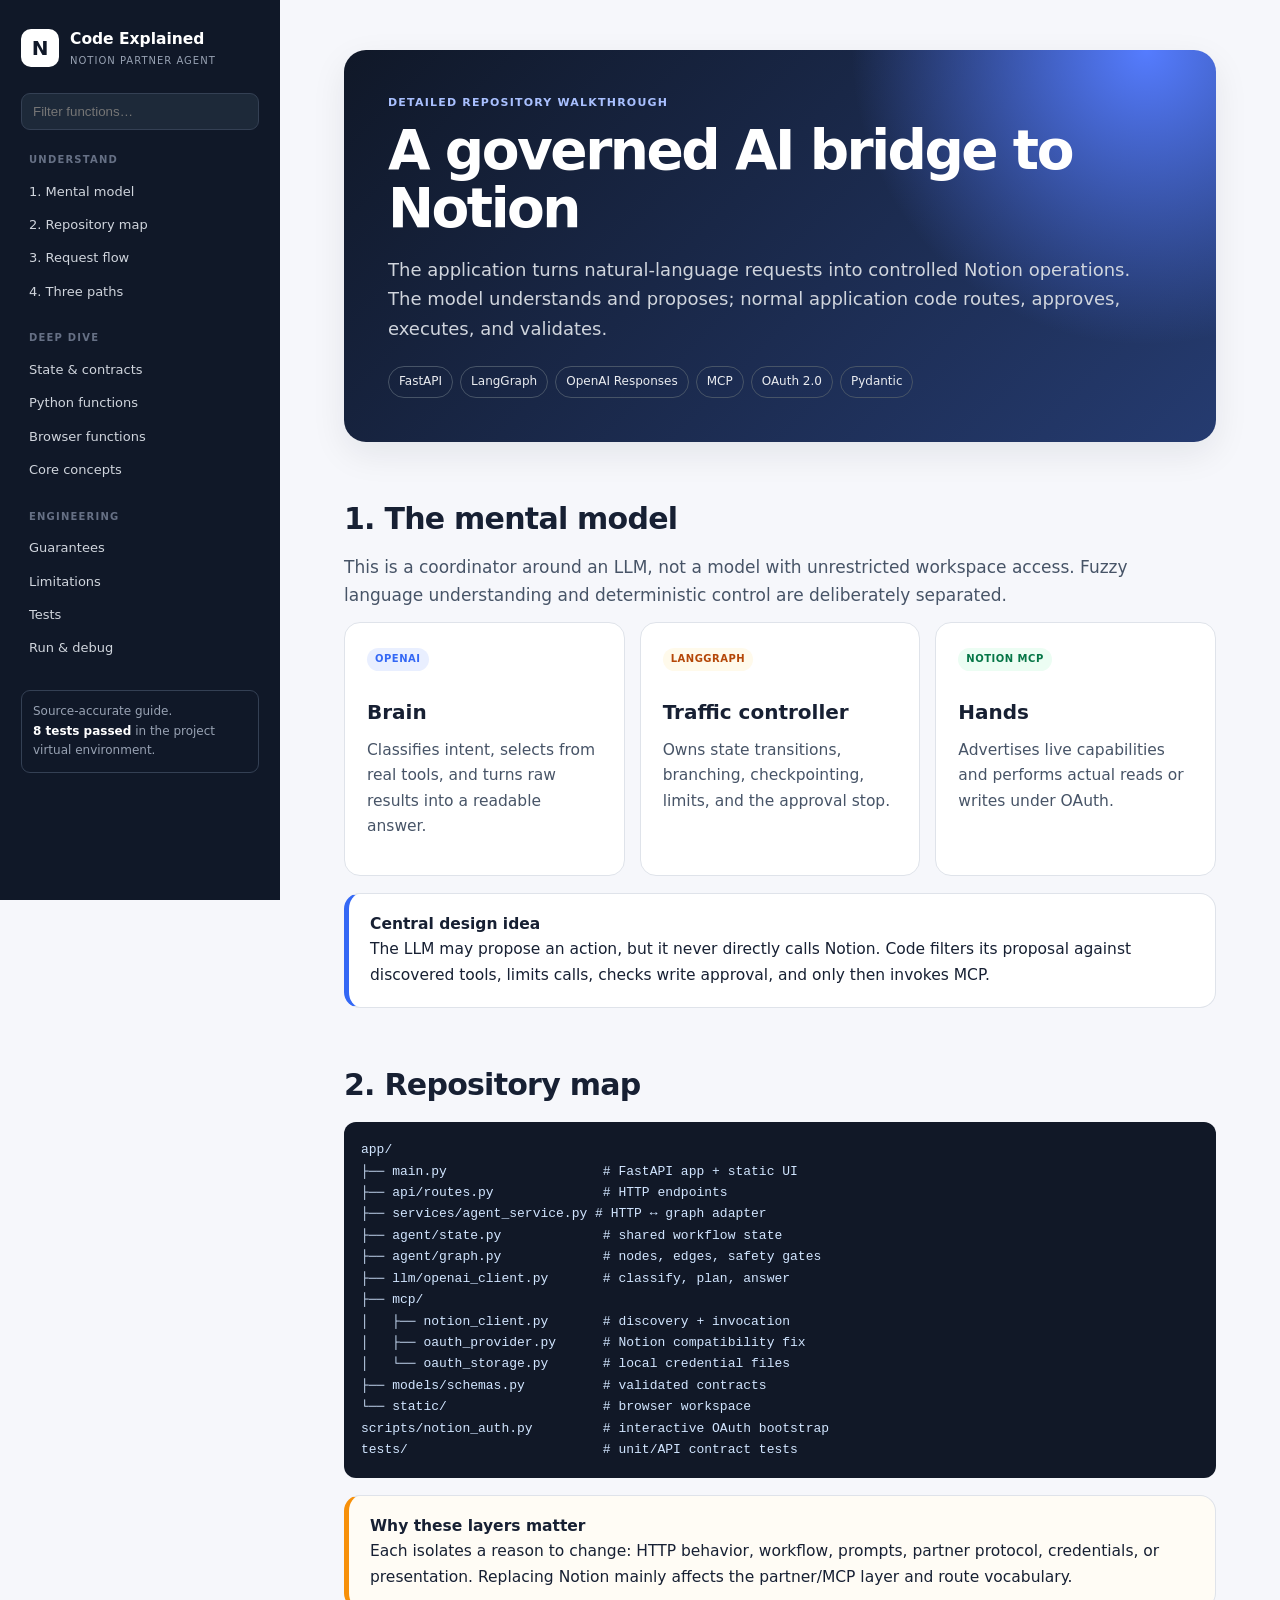
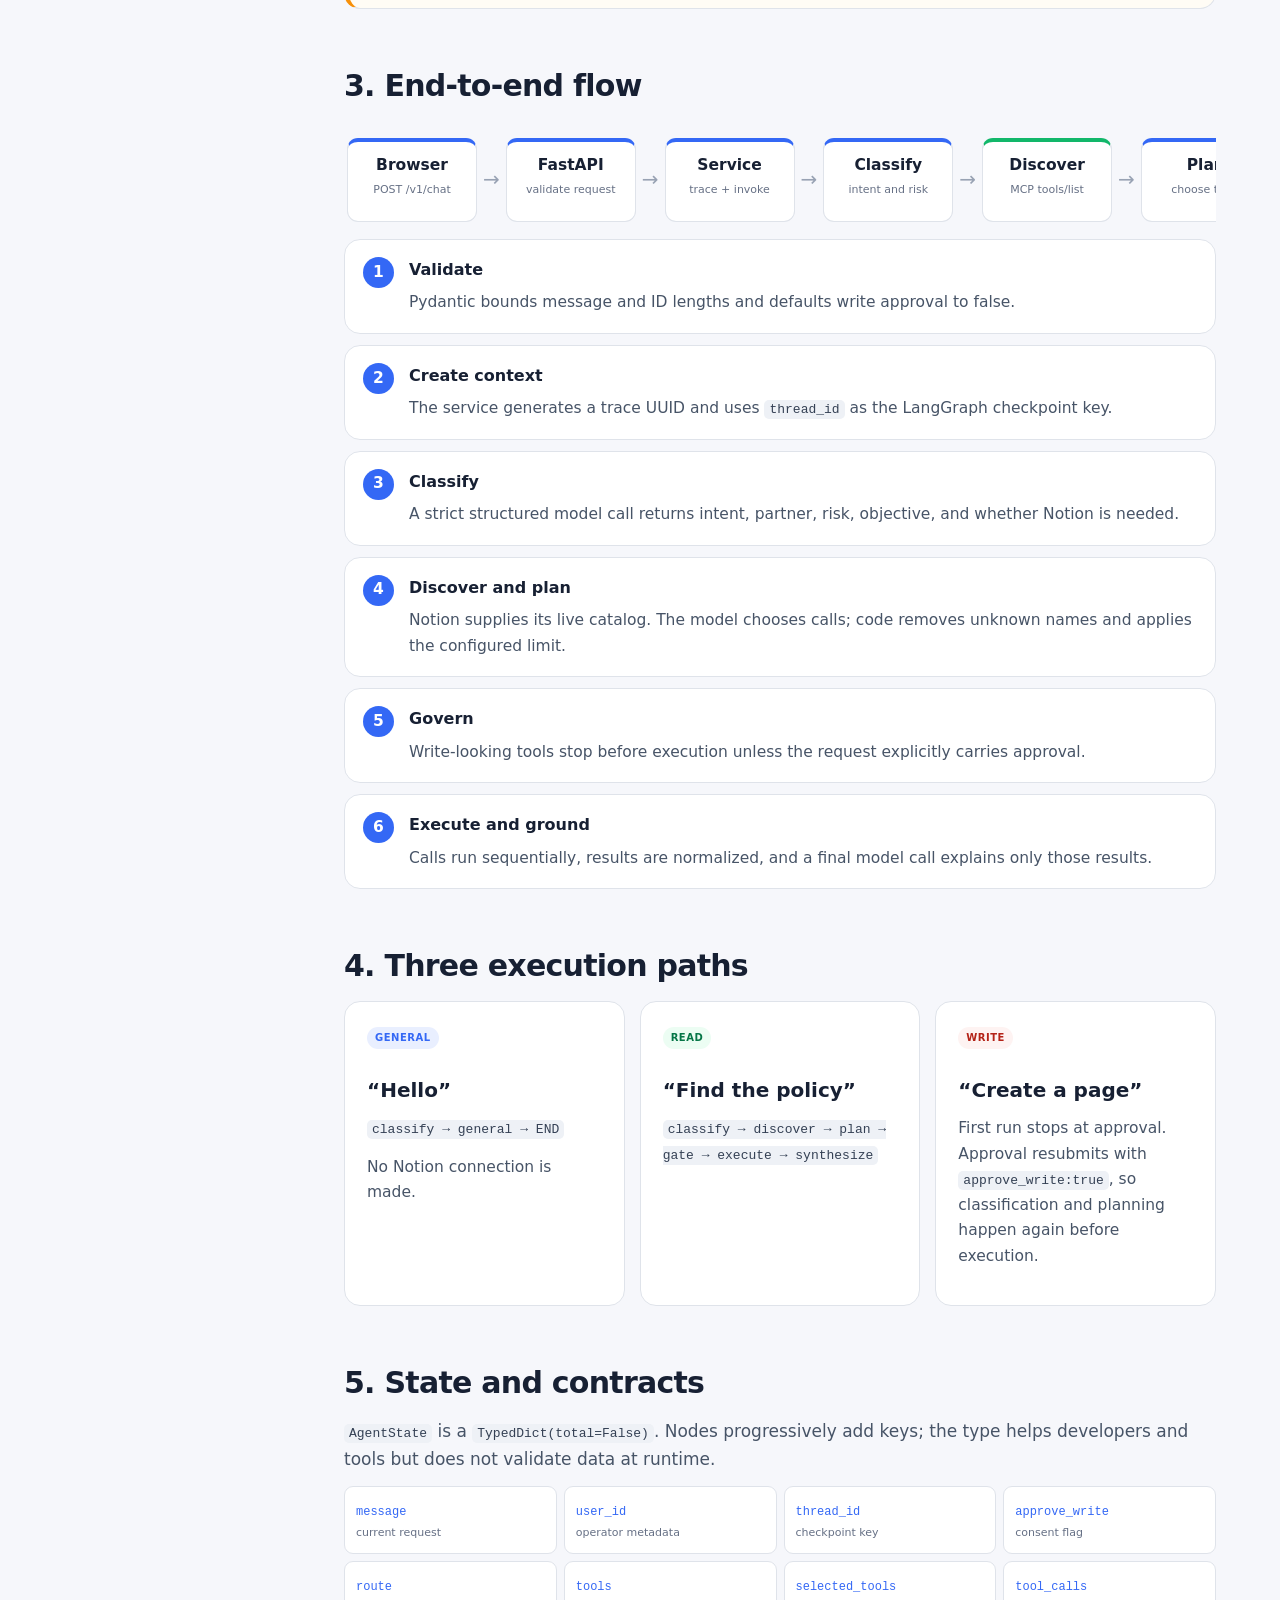
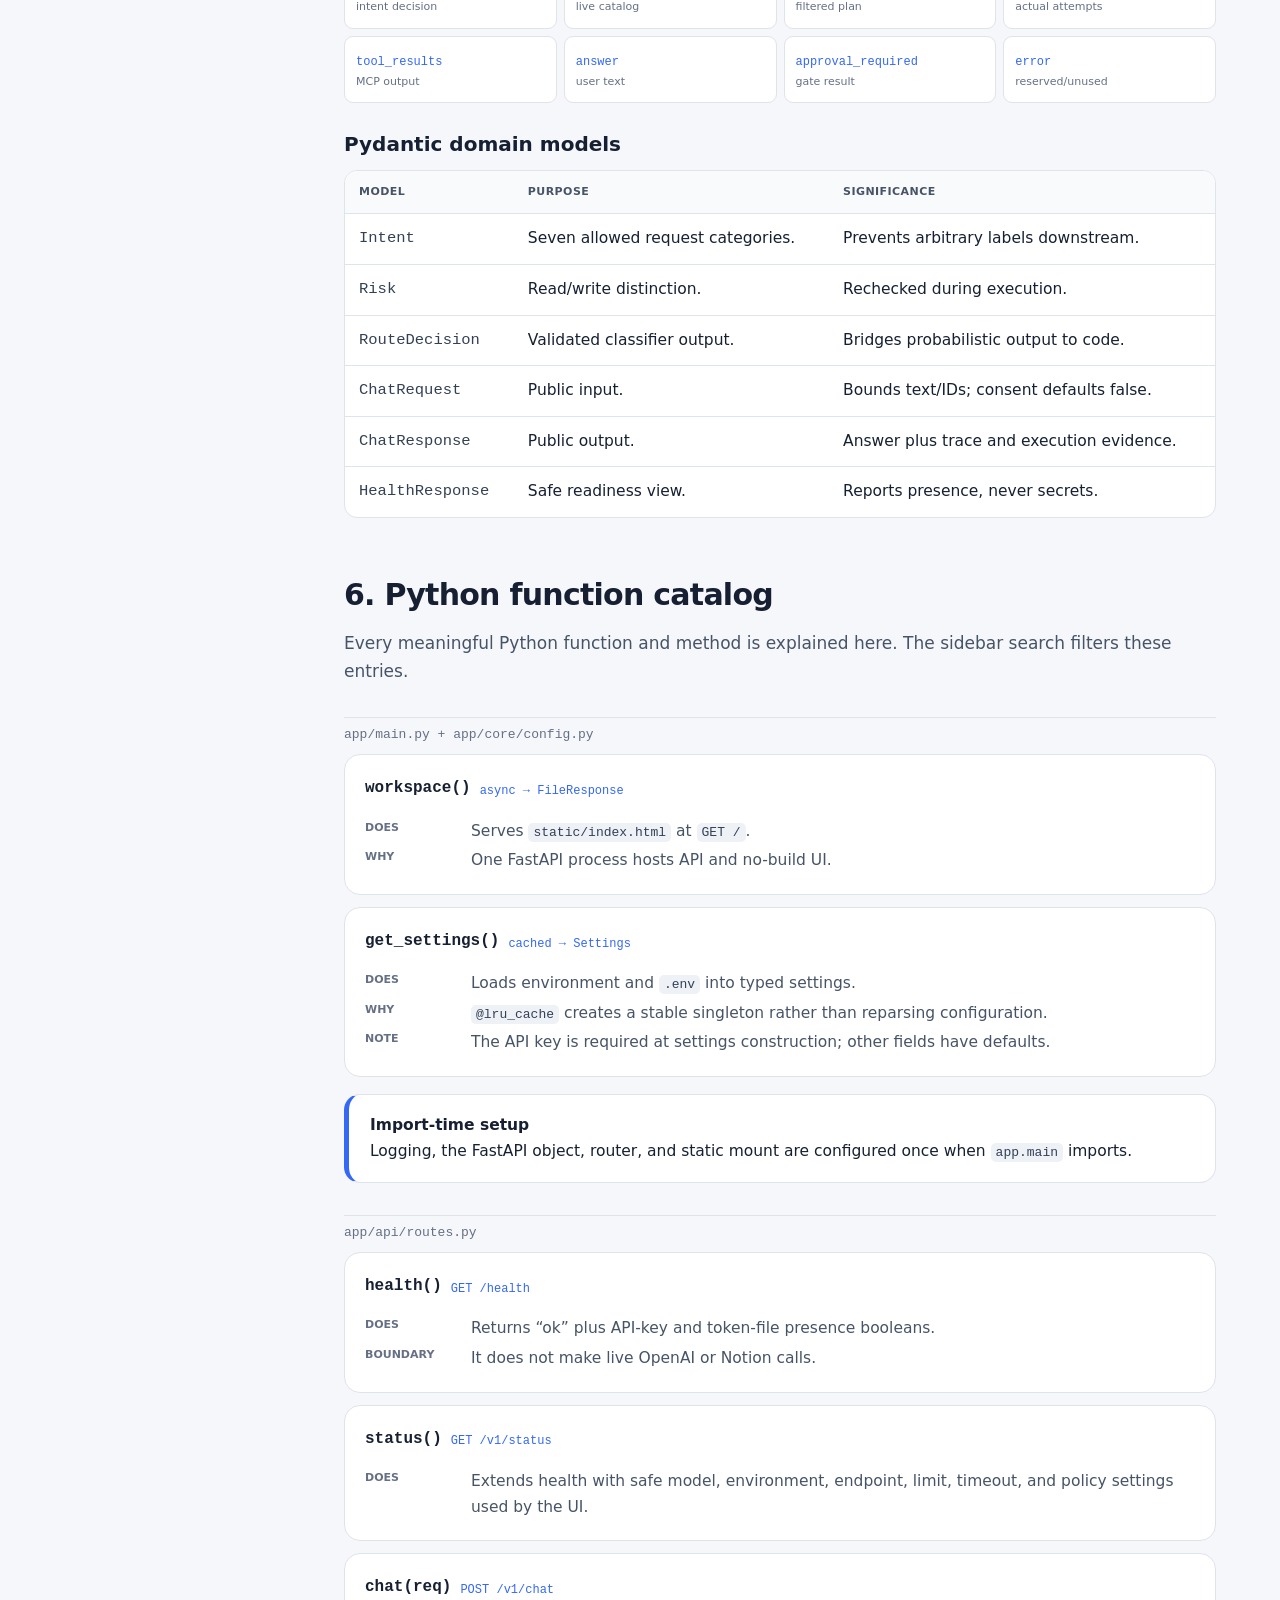
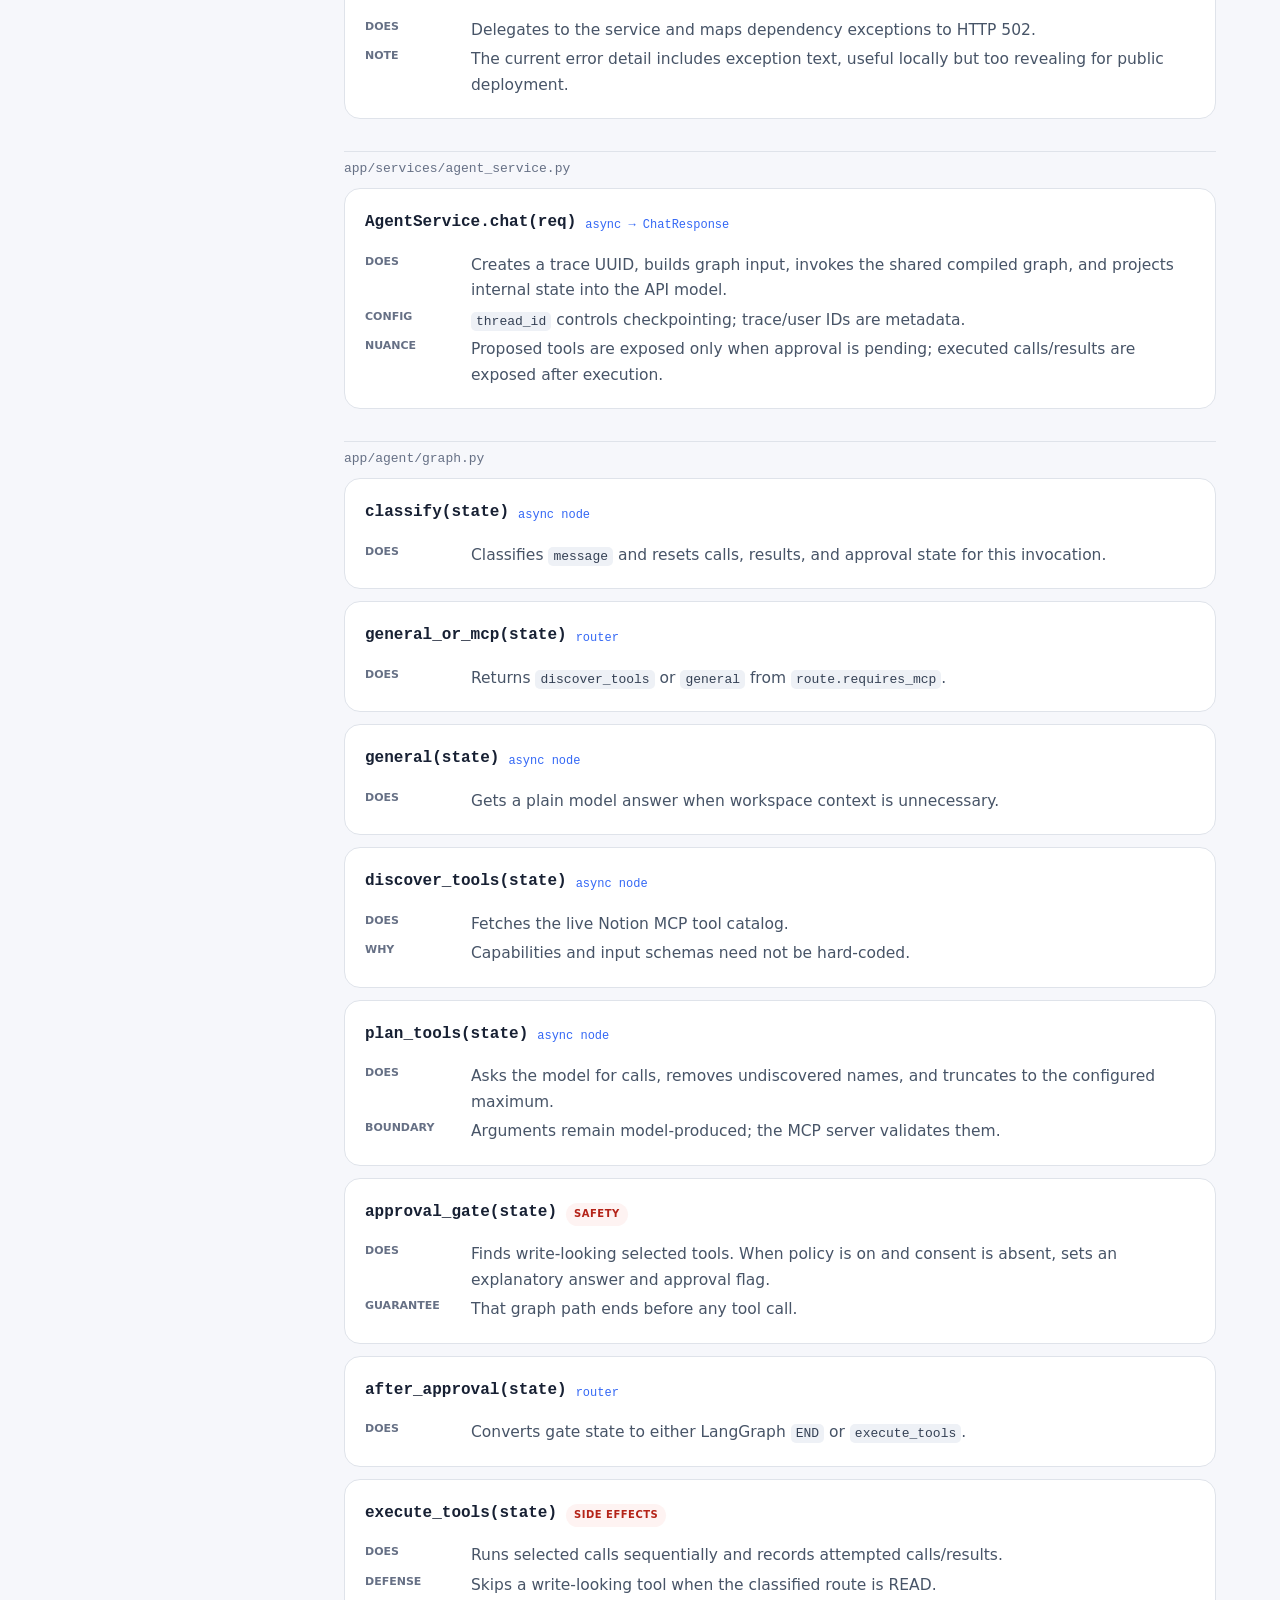
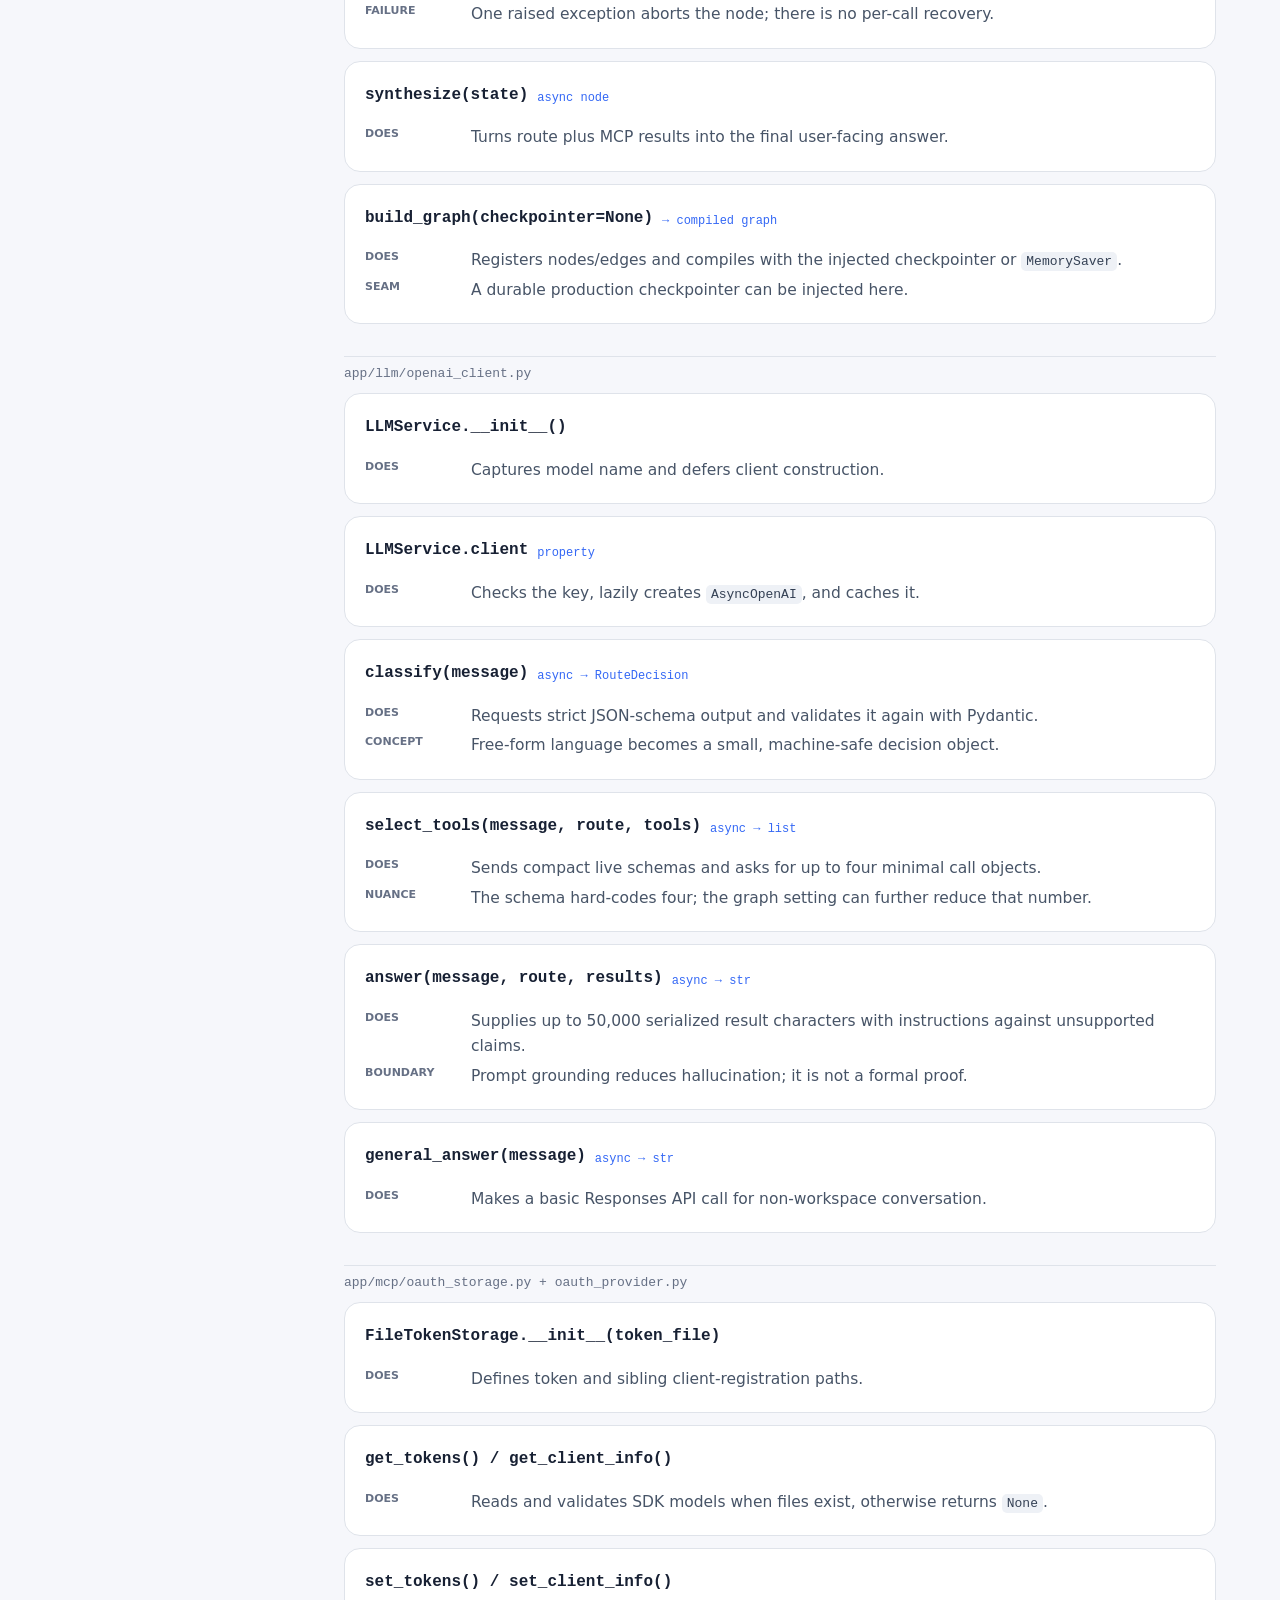
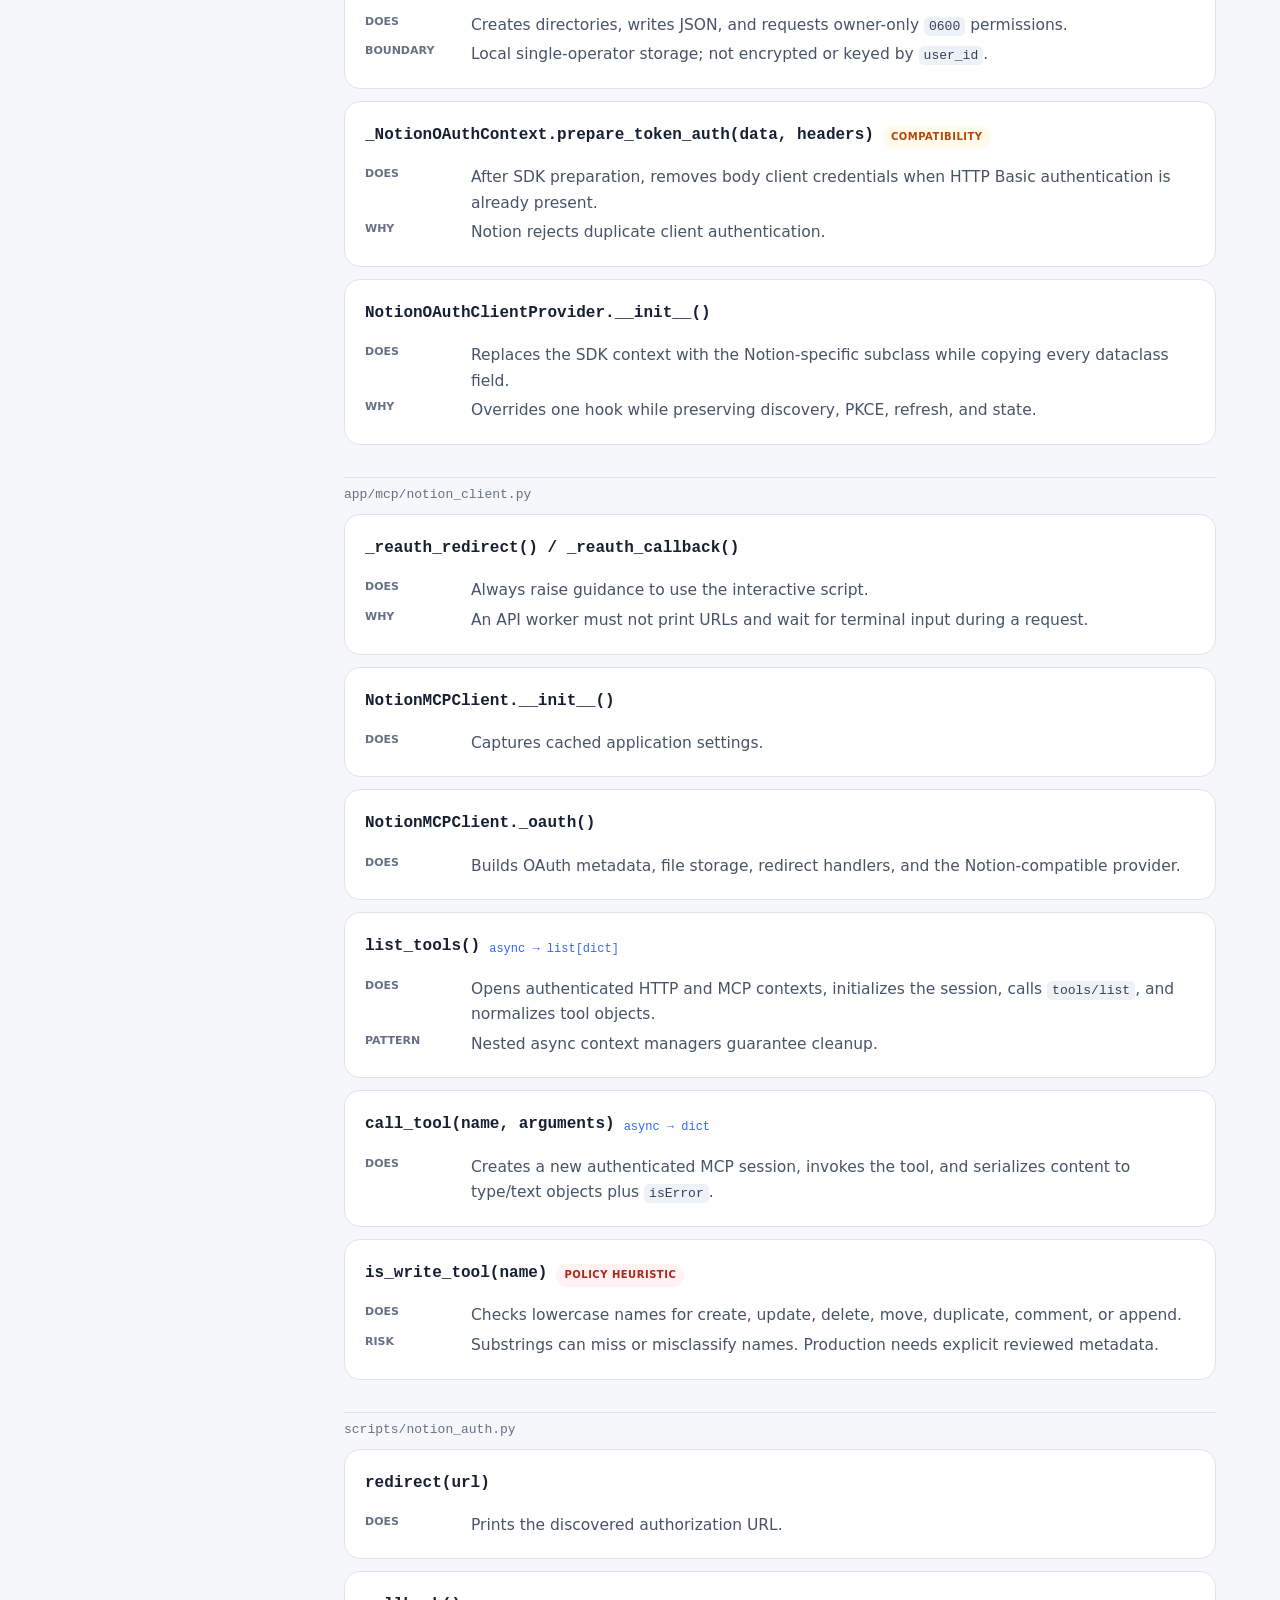
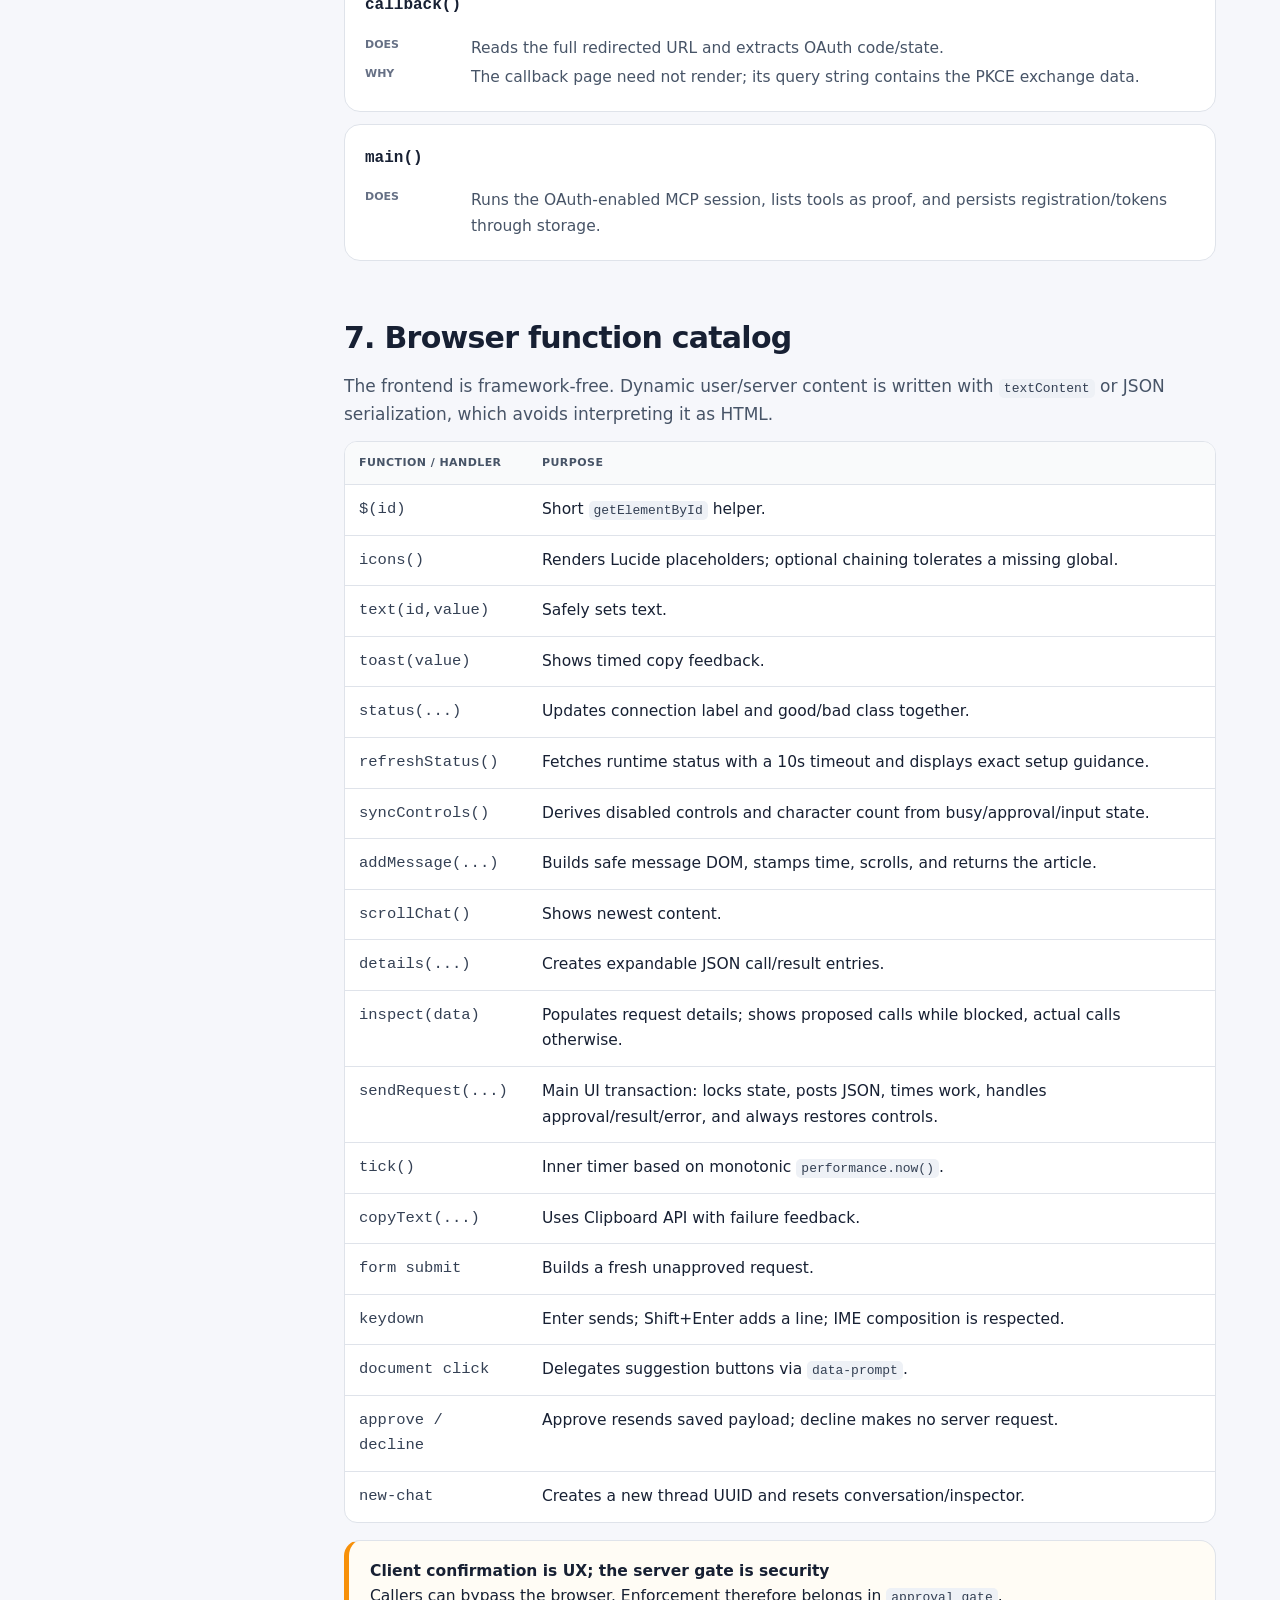
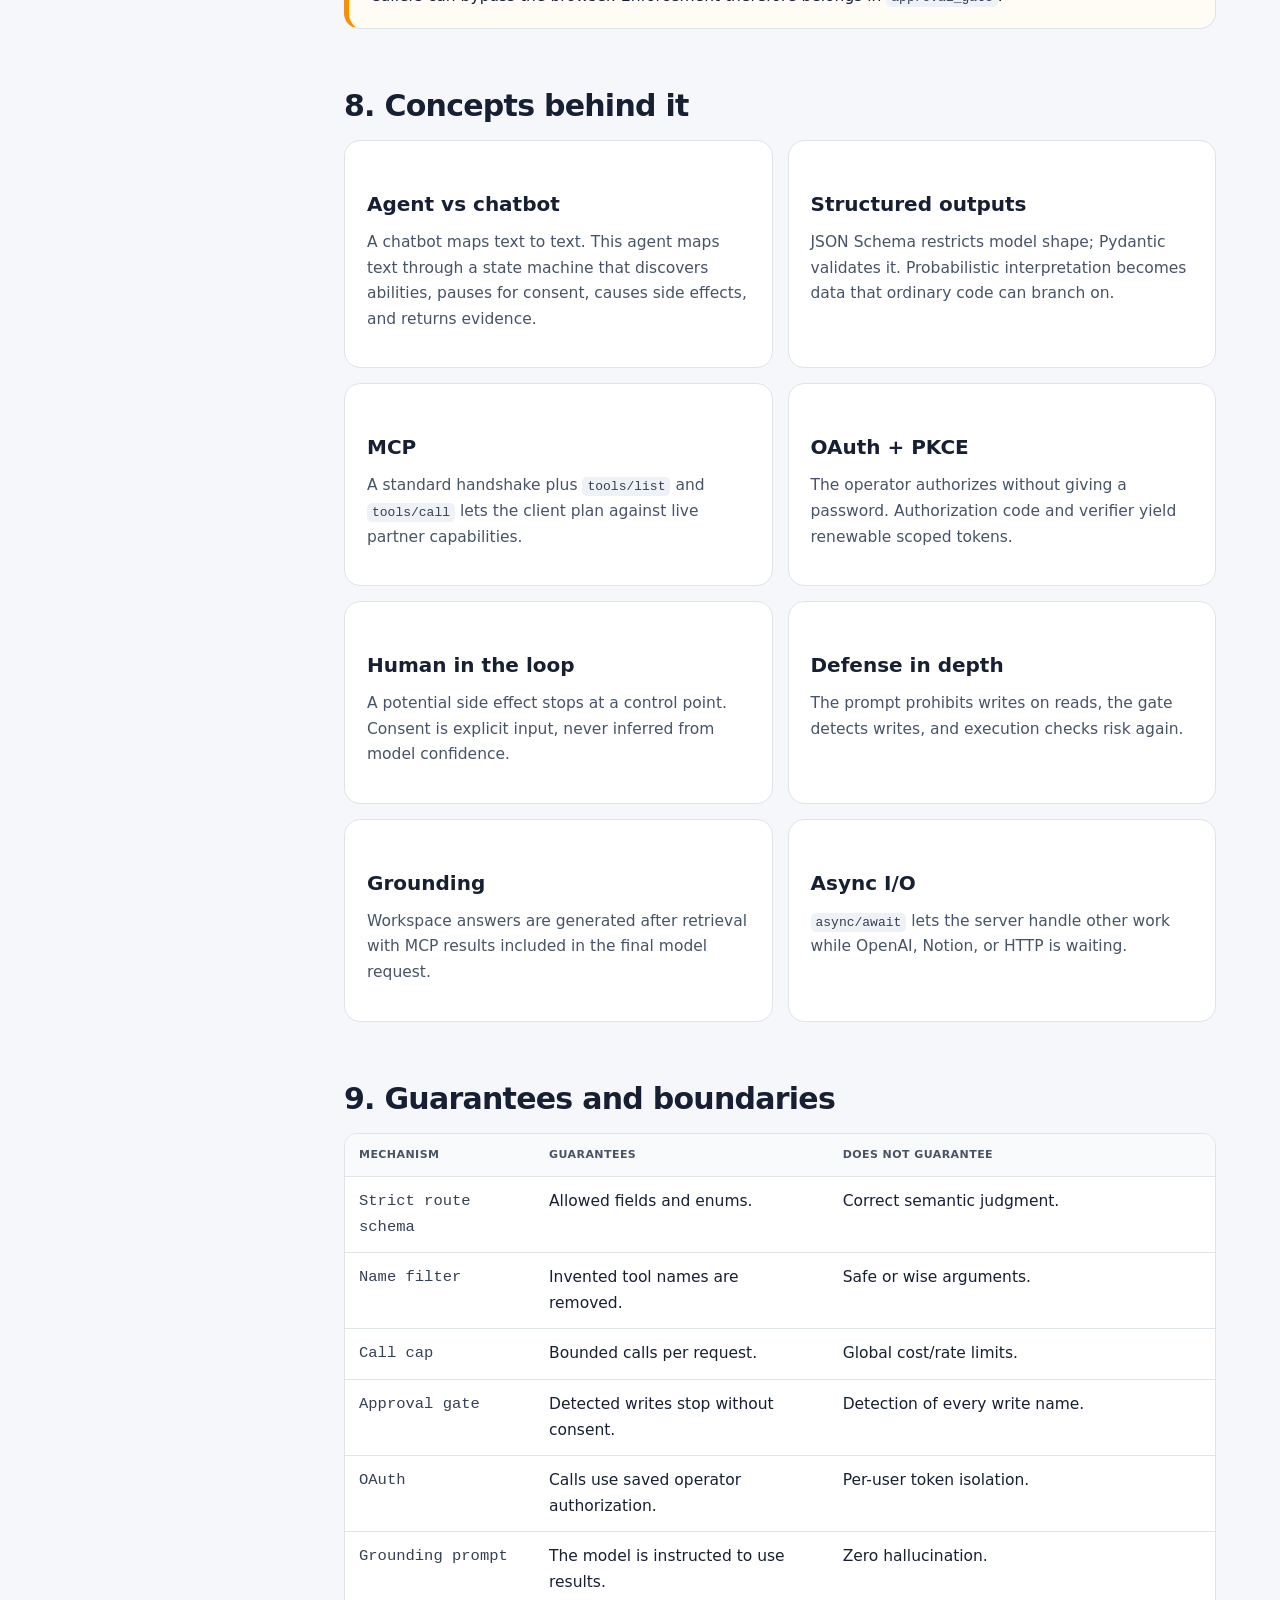
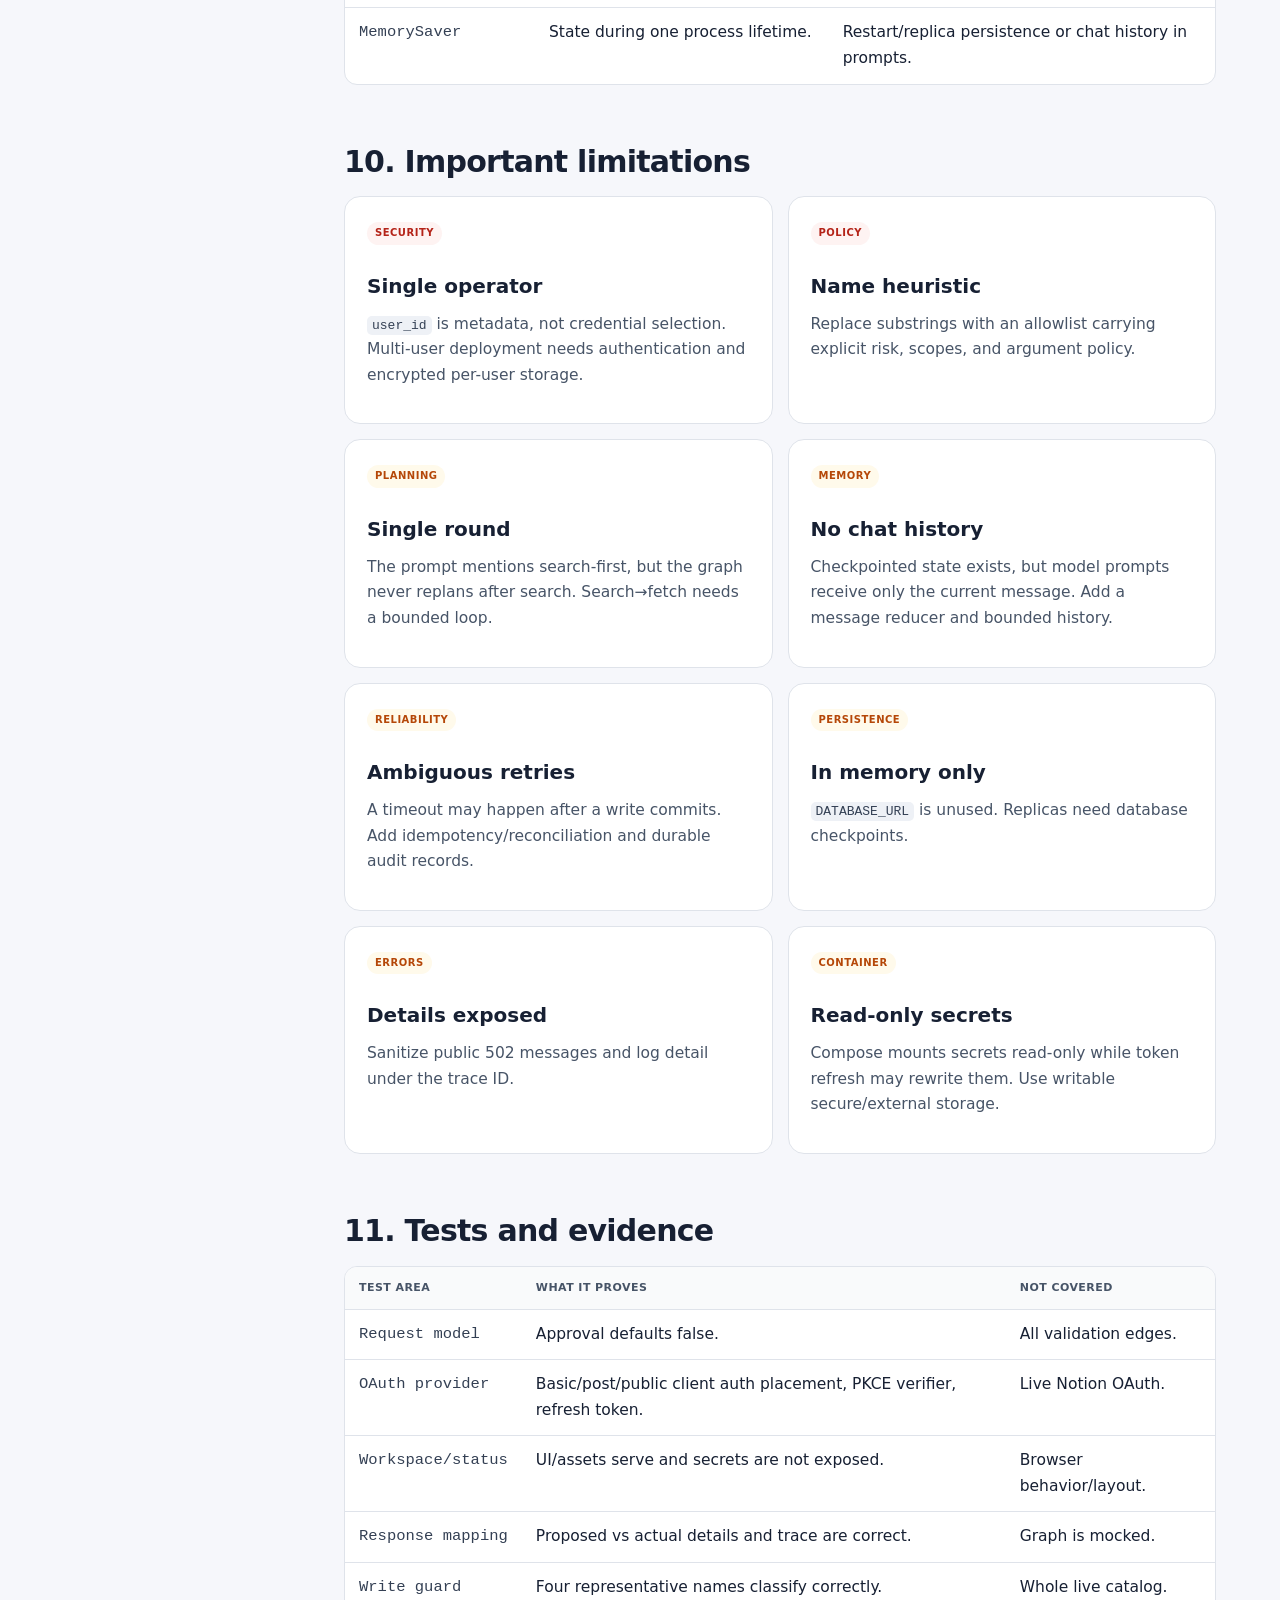
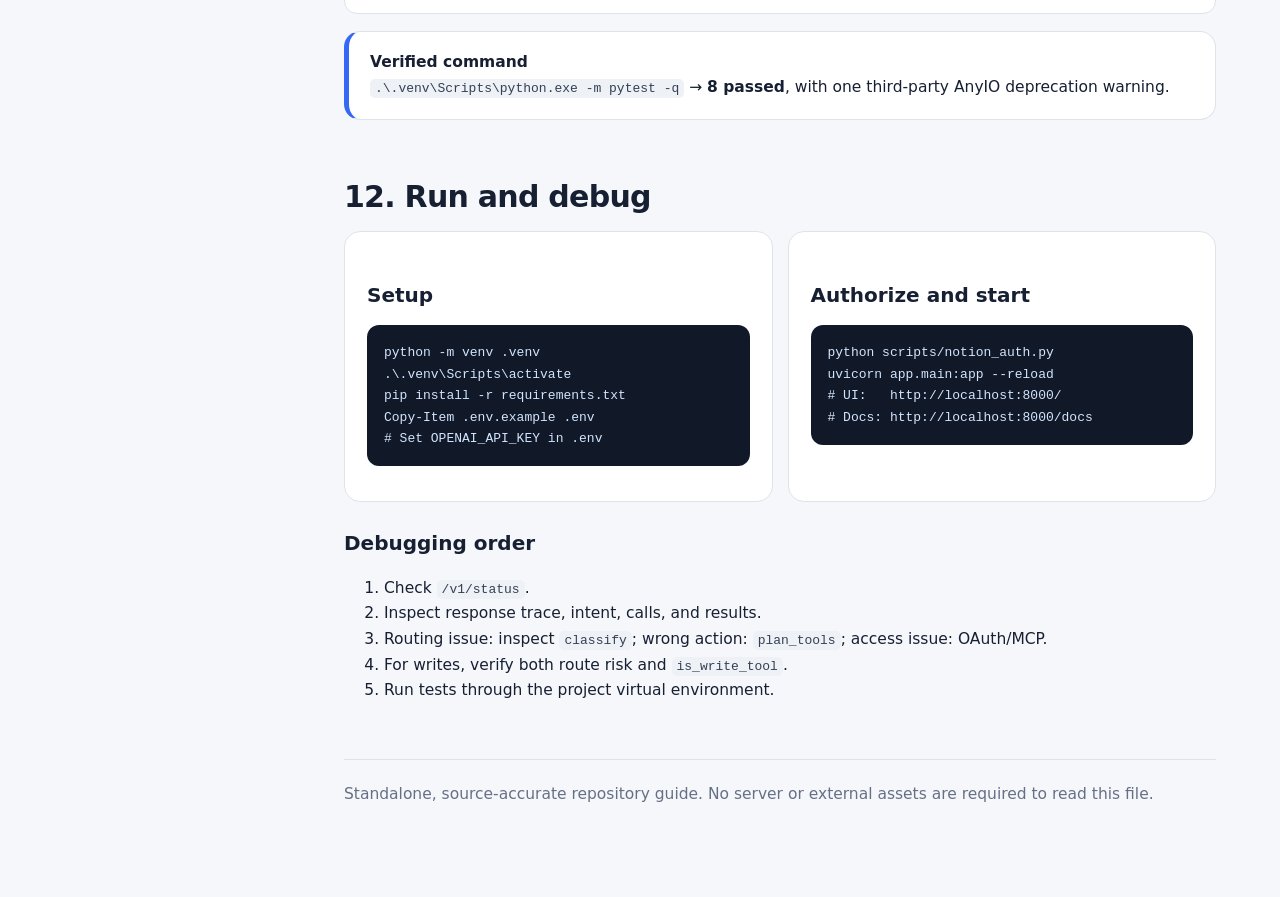
==== CODE_EXPLAINED.html @ 20176721 "changes for ui" ====
<!doctype html>
<html lang="en">
<head>
<meta charset="utf-8"><meta name="viewport" content="width=device-width,initial-scale=1">
<title>Notion Partner Agent — Code Explained</title>
<style>
:root{--bg:#f6f7fb;--paper:#fff;--ink:#172033;--muted:#667085;--line:#dfe3ea;--nav:#101828;--blue:#3468f5;--blue2:#e9efff;--green:#067647;--green2:#ecfdf3;--amber:#b54708;--amber2:#fffaeb;--red:#b42318;--red2:#fef3f2;--code:#111827;--shadow:0 12px 35px #10182814;--r:16px}
*{box-sizing:border-box}html{scroll-behavior:smooth;scroll-padding-top:20px}body{margin:0;background:var(--bg);color:var(--ink);font:15.5px/1.65 Inter,system-ui,"Segoe UI",sans-serif}.layout{display:grid;grid-template-columns:280px minmax(0,1fr);min-height:100vh}.side{position:sticky;top:0;height:100vh;overflow:auto;background:var(--nav);color:#fff;padding:27px 21px}.brand{display:flex;gap:11px;align-items:center;margin-bottom:24px}.mark{display:grid;place-items:center;width:38px;height:38px;border-radius:10px;background:#fff;color:#101828;font-weight:900;font-size:20px}.brand b,.brand small{display:block}.brand small{color:#98a2b3;font-size:10px;letter-spacing:.1em}.search{width:100%;padding:10px 11px;border:1px solid #344054;border-radius:9px;background:#1d2939;color:#fff}.nav-title{margin:22px 8px 6px;color:#667085;font-size:10px;font-weight:800;letter-spacing:.12em}.side a{display:block;padding:6px 8px;color:#d0d5dd;text-decoration:none;border-radius:7px;font-size:13px}.side a:hover{background:#1d2939;color:#fff}.verified{margin-top:25px;padding:11px;border:1px solid #344054;border-radius:9px;color:#98a2b3;font-size:12px}.main{min-width:0;padding:50px clamp(22px,5vw,74px) 90px}.content{max-width:1100px;margin:auto}.hero{padding:44px;border-radius:22px;color:#fff;background:radial-gradient(circle at 92% 0,#557cff 0,transparent 33%),linear-gradient(135deg,#101828,#253b70);box-shadow:var(--shadow)}.hero h1{font-size:clamp(34px,5vw,55px);line-height:1.05;letter-spacing:-.045em;margin:10px 0 17px}.hero p{max-width:760px;color:#d0d5dd;font-size:18px}.eyebrow,.label{text-transform:uppercase;letter-spacing:.11em;font-weight:800;font-size:11px}.eyebrow{color:#a9c0ff}.chips{display:flex;flex-wrap:wrap;gap:7px;margin-top:22px}.chip{padding:5px 10px;border:1px solid #475467;border-radius:99px;color:#eaecf0;font-size:12px}section{margin-top:52px}h2{font-size:30px;letter-spacing:-.025em;margin:0 0 10px}h3{font-size:20px;margin:25px 0 9px}h4{font-size:16px;margin:0 0 5px}p{margin:7px 0 13px}.lead{font-size:17px;color:#475467;max-width:850px}.grid{display:grid;grid-template-columns:repeat(2,minmax(0,1fr));gap:15px}.grid.three{grid-template-columns:repeat(3,minmax(0,1fr))}.card,.fn,.callout,.step{background:#fff;border:1px solid var(--line);border-radius:var(--r)}.card{padding:22px}.card p{color:#475467}.badge{display:inline-block;padding:3px 8px;border-radius:99px;background:var(--blue2);color:var(--blue);font-size:10px;font-weight:800;text-transform:uppercase;letter-spacing:.05em}.green{background:var(--green2);color:var(--green)}.amber{background:var(--amber2);color:var(--amber)}.red{background:var(--red2);color:var(--red)}code{font:13px ui-monospace,Consolas,monospace;background:#eef1f6;border-radius:5px;padding:2px 5px;color:#344054}pre,.tree{margin:13px 0;background:var(--code);color:#d1e5ff;border-radius:12px;padding:17px;overflow:auto;font:13px/1.65 ui-monospace,Consolas,monospace}.flow{display:flex;align-items:stretch;gap:6px;overflow:auto;padding:17px 3px}.node{flex:0 0 130px;min-height:84px;background:#fff;border:1px solid var(--line);border-top:4px solid var(--blue);border-radius:11px;padding:11px;text-align:center}.node b,.node span{display:block}.node span{color:var(--muted);font-size:11px;line-height:1.35;margin-top:5px}.node.ext{border-top-color:#12b76a}.node.guard{border-top-color:#d92d20}.arrow{align-self:center;color:#98a2b3;font-size:20px}.callout{padding:18px 21px;border-left:5px solid var(--blue);margin:17px 0}.callout.warn{border-left-color:#f79009;background:#fffcf5}.callout.danger{border-left-color:#d92d20;background:#fffbfa}.callout strong{display:block}.steps{counter-reset:n;display:grid;gap:11px}.step{position:relative;padding:17px 19px 17px 64px}.step:before{counter-increment:n;content:counter(n);position:absolute;left:18px;top:17px;width:31px;height:31px;border-radius:50%;display:grid;place-items:center;background:var(--blue);color:#fff;font-weight:800}.step p{color:#475467;margin-bottom:0}.table-wrap{overflow:auto;border:1px solid var(--line);border-radius:13px;background:#fff}table{width:100%;border-collapse:collapse;min-width:680px}th,td{text-align:left;vertical-align:top;padding:12px 14px;border-bottom:1px solid var(--line)}th{background:#f9fafb;color:#475467;font-size:11px;text-transform:uppercase;letter-spacing:.04em}tr:last-child td{border:0}td:first-child{font-family:ui-monospace,Consolas,monospace;color:#344054}.fn-group{margin-top:32px;padding-top:9px;border-top:1px solid var(--line)}.file{font:13px ui-monospace,Consolas,monospace;color:#667085}.fn{padding:20px;margin:12px 0}.fn-head{display:flex;gap:9px;align-items:center;flex-wrap:wrap}.fn-head h4{font-family:ui-monospace,Consolas,monospace}.sig{color:var(--blue);font:12px ui-monospace,Consolas,monospace}.fn dl{display:grid;grid-template-columns:95px 1fr;gap:4px 11px;margin:12px 0 0}.fn dt{font-size:11px;font-weight:800;text-transform:uppercase;color:#667085}.fn dd{margin:0;color:#475467}.keys{display:grid;grid-template-columns:repeat(4,1fr);gap:7px}.key{padding:11px;background:#fff;border:1px solid var(--line);border-radius:9px}.key b{font:12px ui-monospace,Consolas,monospace;color:var(--blue)}.key span{display:block;color:#667085;font-size:11px}.hidden{display:none!important}.footer{margin-top:55px;padding-top:22px;border-top:1px solid var(--line);color:#667085}@media(max-width:900px){.layout{display:block}.side{position:relative;height:auto}.main{padding-top:25px}.grid.three{grid-template-columns:1fr 1fr}.keys{grid-template-columns:1fr 1fr}}@media(max-width:600px){.hero{padding:28px 23px}.grid,.grid.three{grid-template-columns:1fr}.fn dl{grid-template-columns:1fr}}@media print{.side{display:none}.layout{display:block}.main{padding:0}.card,.fn,.step{break-inside:avoid}}
</style>
</head>
<body><div class="layout">
<aside class="side">
 <div class="brand"><div class="mark">N</div><div><b>Code Explained</b><small>NOTION PARTNER AGENT</small></div></div>
 <input id="search" class="search" type="search" placeholder="Filter functions…" aria-label="Filter function catalog">
 <div class="nav-title">UNDERSTAND</div>
 <a href="#overview">1. Mental model</a><a href="#structure">2. Repository map</a><a href="#flow">3. Request flow</a><a href="#scenarios">4. Three paths</a>
 <div class="nav-title">DEEP DIVE</div>
 <a href="#state">State & contracts</a><a href="#functions">Python functions</a><a href="#frontend">Browser functions</a><a href="#concepts">Core concepts</a>
 <div class="nav-title">ENGINEERING</div>
 <a href="#guarantees">Guarantees</a><a href="#limitations">Limitations</a><a href="#tests">Tests</a><a href="#run">Run & debug</a>
 <div class="verified">Source-accurate guide.<br><b style="color:#fff">8 tests passed</b> in the project virtual environment.</div>
</aside>
<main class="main" id="top"><div class="content">
<header class="hero"><div class="eyebrow">Detailed repository walkthrough</div><h1>A governed AI bridge to Notion</h1><p>The application turns natural-language requests into controlled Notion operations. The model understands and proposes; normal application code routes, approves, executes, and validates.</p><div class="chips"><span class="chip">FastAPI</span><span class="chip">LangGraph</span><span class="chip">OpenAI Responses</span><span class="chip">MCP</span><span class="chip">OAuth 2.0</span><span class="chip">Pydantic</span></div></header>

<section id="overview"><h2>1. The mental model</h2><p class="lead">This is a coordinator around an LLM, not a model with unrestricted workspace access. Fuzzy language understanding and deterministic control are deliberately separated.</p>
<div class="grid three"><article class="card"><span class="badge">OpenAI</span><h3>Brain</h3><p>Classifies intent, selects from real tools, and turns raw results into a readable answer.</p></article><article class="card"><span class="badge amber">LangGraph</span><h3>Traffic controller</h3><p>Owns state transitions, branching, checkpointing, limits, and the approval stop.</p></article><article class="card"><span class="badge green">Notion MCP</span><h3>Hands</h3><p>Advertises live capabilities and performs actual reads or writes under OAuth.</p></article></div>
<div class="callout"><strong>Central design idea</strong>The LLM may propose an action, but it never directly calls Notion. Code filters its proposal against discovered tools, limits calls, checks write approval, and only then invokes MCP.</div></section>

<section id="structure"><h2>2. Repository map</h2><pre class="tree">app/
├── main.py                    # FastAPI app + static UI
├── api/routes.py              # HTTP endpoints
├── services/agent_service.py # HTTP ↔ graph adapter
├── agent/state.py             # shared workflow state
├── agent/graph.py             # nodes, edges, safety gates
├── llm/openai_client.py       # classify, plan, answer
├── mcp/
│   ├── notion_client.py       # discovery + invocation
│   ├── oauth_provider.py      # Notion compatibility fix
│   └── oauth_storage.py       # local credential files
├── models/schemas.py          # validated contracts
└── static/                    # browser workspace
scripts/notion_auth.py         # interactive OAuth bootstrap
tests/                         # unit/API contract tests</pre>
<div class="callout warn"><strong>Why these layers matter</strong>Each isolates a reason to change: HTTP behavior, workflow, prompts, partner protocol, credentials, or presentation. Replacing Notion mainly affects the partner/MCP layer and route vocabulary.</div></section>

<section id="flow"><h2>3. End-to-end flow</h2><div class="flow">
<div class="node"><b>Browser</b><span>POST /v1/chat</span></div><div class="arrow">→</div><div class="node"><b>FastAPI</b><span>validate request</span></div><div class="arrow">→</div><div class="node"><b>Service</b><span>trace + invoke</span></div><div class="arrow">→</div><div class="node"><b>Classify</b><span>intent and risk</span></div><div class="arrow">→</div><div class="node ext"><b>Discover</b><span>MCP tools/list</span></div><div class="arrow">→</div><div class="node"><b>Plan</b><span>choose tools</span></div><div class="arrow">→</div><div class="node guard"><b>Approval</b><span>block writes</span></div><div class="arrow">→</div><div class="node ext"><b>Execute</b><span>MCP tools/call</span></div><div class="arrow">→</div><div class="node"><b>Synthesize</b><span>grounded answer</span></div></div>
<div class="steps">
<article class="step"><h4>Validate</h4><p>Pydantic bounds message and ID lengths and defaults write approval to false.</p></article>
<article class="step"><h4>Create context</h4><p>The service generates a trace UUID and uses <code>thread_id</code> as the LangGraph checkpoint key.</p></article>
<article class="step"><h4>Classify</h4><p>A strict structured model call returns intent, partner, risk, objective, and whether Notion is needed.</p></article>
<article class="step"><h4>Discover and plan</h4><p>Notion supplies its live catalog. The model chooses calls; code removes unknown names and applies the configured limit.</p></article>
<article class="step"><h4>Govern</h4><p>Write-looking tools stop before execution unless the request explicitly carries approval.</p></article>
<article class="step"><h4>Execute and ground</h4><p>Calls run sequentially, results are normalized, and a final model call explains only those results.</p></article>
</div></section>

<section id="scenarios"><h2>4. Three execution paths</h2><div class="grid three">
<article class="card"><span class="badge">General</span><h3>“Hello”</h3><p><code>classify → general → END</code></p><p>No Notion connection is made.</p></article>
<article class="card"><span class="badge green">Read</span><h3>“Find the policy”</h3><p><code>classify → discover → plan → gate → execute → synthesize</code></p></article>
<article class="card"><span class="badge red">Write</span><h3>“Create a page”</h3><p>First run stops at approval. Approval resubmits with <code>approve_write:true</code>, so classification and planning happen again before execution.</p></article>
</div></section>

<section id="state"><h2>5. State and contracts</h2><p class="lead"><code>AgentState</code> is a <code>TypedDict(total=False)</code>. Nodes progressively add keys; the type helps developers and tools but does not validate data at runtime.</p>
<div class="keys"><div class="key"><b>message</b><span>current request</span></div><div class="key"><b>user_id</b><span>operator metadata</span></div><div class="key"><b>thread_id</b><span>checkpoint key</span></div><div class="key"><b>approve_write</b><span>consent flag</span></div><div class="key"><b>route</b><span>intent decision</span></div><div class="key"><b>tools</b><span>live catalog</span></div><div class="key"><b>selected_tools</b><span>filtered plan</span></div><div class="key"><b>tool_calls</b><span>actual attempts</span></div><div class="key"><b>tool_results</b><span>MCP output</span></div><div class="key"><b>answer</b><span>user text</span></div><div class="key"><b>approval_required</b><span>gate result</span></div><div class="key"><b>error</b><span>reserved/unused</span></div></div>
<h3>Pydantic domain models</h3><div class="table-wrap"><table><thead><tr><th>Model</th><th>Purpose</th><th>Significance</th></tr></thead><tbody>
<tr><td>Intent</td><td>Seven allowed request categories.</td><td>Prevents arbitrary labels downstream.</td></tr><tr><td>Risk</td><td>Read/write distinction.</td><td>Rechecked during execution.</td></tr><tr><td>RouteDecision</td><td>Validated classifier output.</td><td>Bridges probabilistic output to code.</td></tr><tr><td>ChatRequest</td><td>Public input.</td><td>Bounds text/IDs; consent defaults false.</td></tr><tr><td>ChatResponse</td><td>Public output.</td><td>Answer plus trace and execution evidence.</td></tr><tr><td>HealthResponse</td><td>Safe readiness view.</td><td>Reports presence, never secrets.</td></tr>
</tbody></table></div></section>

<section id="functions"><h2>6. Python function catalog</h2><p class="lead">Every meaningful Python function and method is explained here. The sidebar search filters these entries.</p>
<div class="fn-group"><div class="file">app/main.py + app/core/config.py</div>
<article class="fn searchable"><div class="fn-head"><h4>workspace()</h4><span class="sig">async → FileResponse</span></div><dl><dt>Does</dt><dd>Serves <code>static/index.html</code> at <code>GET /</code>.</dd><dt>Why</dt><dd>One FastAPI process hosts API and no-build UI.</dd></dl></article>
<article class="fn searchable"><div class="fn-head"><h4>get_settings()</h4><span class="sig">cached → Settings</span></div><dl><dt>Does</dt><dd>Loads environment and <code>.env</code> into typed settings.</dd><dt>Why</dt><dd><code>@lru_cache</code> creates a stable singleton rather than reparsing configuration.</dd><dt>Note</dt><dd>The API key is required at settings construction; other fields have defaults.</dd></dl></article>
<div class="callout"><strong>Import-time setup</strong>Logging, the FastAPI object, router, and static mount are configured once when <code>app.main</code> imports.</div></div>

<div class="fn-group"><div class="file">app/api/routes.py</div>
<article class="fn searchable"><div class="fn-head"><h4>health()</h4><span class="sig">GET /health</span></div><dl><dt>Does</dt><dd>Returns “ok” plus API-key and token-file presence booleans.</dd><dt>Boundary</dt><dd>It does not make live OpenAI or Notion calls.</dd></dl></article>
<article class="fn searchable"><div class="fn-head"><h4>status()</h4><span class="sig">GET /v1/status</span></div><dl><dt>Does</dt><dd>Extends health with safe model, environment, endpoint, limit, timeout, and policy settings used by the UI.</dd></dl></article>
<article class="fn searchable"><div class="fn-head"><h4>chat(req)</h4><span class="sig">POST /v1/chat</span></div><dl><dt>Does</dt><dd>Delegates to the service and maps dependency exceptions to HTTP 502.</dd><dt>Note</dt><dd>The current error detail includes exception text, useful locally but too revealing for public deployment.</dd></dl></article></div>

<div class="fn-group"><div class="file">app/services/agent_service.py</div>
<article class="fn searchable"><div class="fn-head"><h4>AgentService.chat(req)</h4><span class="sig">async → ChatResponse</span></div><dl><dt>Does</dt><dd>Creates a trace UUID, builds graph input, invokes the shared compiled graph, and projects internal state into the API model.</dd><dt>Config</dt><dd><code>thread_id</code> controls checkpointing; trace/user IDs are metadata.</dd><dt>Nuance</dt><dd>Proposed tools are exposed only when approval is pending; executed calls/results are exposed after execution.</dd></dl></article></div>

<div class="fn-group"><div class="file">app/agent/graph.py</div>
<article class="fn searchable"><div class="fn-head"><h4>classify(state)</h4><span class="sig">async node</span></div><dl><dt>Does</dt><dd>Classifies <code>message</code> and resets calls, results, and approval state for this invocation.</dd></dl></article>
<article class="fn searchable"><div class="fn-head"><h4>general_or_mcp(state)</h4><span class="sig">router</span></div><dl><dt>Does</dt><dd>Returns <code>discover_tools</code> or <code>general</code> from <code>route.requires_mcp</code>.</dd></dl></article>
<article class="fn searchable"><div class="fn-head"><h4>general(state)</h4><span class="sig">async node</span></div><dl><dt>Does</dt><dd>Gets a plain model answer when workspace context is unnecessary.</dd></dl></article>
<article class="fn searchable"><div class="fn-head"><h4>discover_tools(state)</h4><span class="sig">async node</span></div><dl><dt>Does</dt><dd>Fetches the live Notion MCP tool catalog.</dd><dt>Why</dt><dd>Capabilities and input schemas need not be hard-coded.</dd></dl></article>
<article class="fn searchable"><div class="fn-head"><h4>plan_tools(state)</h4><span class="sig">async node</span></div><dl><dt>Does</dt><dd>Asks the model for calls, removes undiscovered names, and truncates to the configured maximum.</dd><dt>Boundary</dt><dd>Arguments remain model-produced; the MCP server validates them.</dd></dl></article>
<article class="fn searchable"><div class="fn-head"><h4>approval_gate(state)</h4><span class="badge red">safety</span></div><dl><dt>Does</dt><dd>Finds write-looking selected tools. When policy is on and consent is absent, sets an explanatory answer and approval flag.</dd><dt>Guarantee</dt><dd>That graph path ends before any tool call.</dd></dl></article>
<article class="fn searchable"><div class="fn-head"><h4>after_approval(state)</h4><span class="sig">router</span></div><dl><dt>Does</dt><dd>Converts gate state to either LangGraph <code>END</code> or <code>execute_tools</code>.</dd></dl></article>
<article class="fn searchable"><div class="fn-head"><h4>execute_tools(state)</h4><span class="badge red">side effects</span></div><dl><dt>Does</dt><dd>Runs selected calls sequentially and records attempted calls/results.</dd><dt>Defense</dt><dd>Skips a write-looking tool when the classified route is READ.</dd><dt>Failure</dt><dd>One raised exception aborts the node; there is no per-call recovery.</dd></dl></article>
<article class="fn searchable"><div class="fn-head"><h4>synthesize(state)</h4><span class="sig">async node</span></div><dl><dt>Does</dt><dd>Turns route plus MCP results into the final user-facing answer.</dd></dl></article>
<article class="fn searchable"><div class="fn-head"><h4>build_graph(checkpointer=None)</h4><span class="sig">→ compiled graph</span></div><dl><dt>Does</dt><dd>Registers nodes/edges and compiles with the injected checkpointer or <code>MemorySaver</code>.</dd><dt>Seam</dt><dd>A durable production checkpointer can be injected here.</dd></dl></article></div>

<div class="fn-group"><div class="file">app/llm/openai_client.py</div>
<article class="fn searchable"><div class="fn-head"><h4>LLMService.__init__()</h4></div><dl><dt>Does</dt><dd>Captures model name and defers client construction.</dd></dl></article>
<article class="fn searchable"><div class="fn-head"><h4>LLMService.client</h4><span class="sig">property</span></div><dl><dt>Does</dt><dd>Checks the key, lazily creates <code>AsyncOpenAI</code>, and caches it.</dd></dl></article>
<article class="fn searchable"><div class="fn-head"><h4>classify(message)</h4><span class="sig">async → RouteDecision</span></div><dl><dt>Does</dt><dd>Requests strict JSON-schema output and validates it again with Pydantic.</dd><dt>Concept</dt><dd>Free-form language becomes a small, machine-safe decision object.</dd></dl></article>
<article class="fn searchable"><div class="fn-head"><h4>select_tools(message, route, tools)</h4><span class="sig">async → list</span></div><dl><dt>Does</dt><dd>Sends compact live schemas and asks for up to four minimal call objects.</dd><dt>Nuance</dt><dd>The schema hard-codes four; the graph setting can further reduce that number.</dd></dl></article>
<article class="fn searchable"><div class="fn-head"><h4>answer(message, route, results)</h4><span class="sig">async → str</span></div><dl><dt>Does</dt><dd>Supplies up to 50,000 serialized result characters with instructions against unsupported claims.</dd><dt>Boundary</dt><dd>Prompt grounding reduces hallucination; it is not a formal proof.</dd></dl></article>
<article class="fn searchable"><div class="fn-head"><h4>general_answer(message)</h4><span class="sig">async → str</span></div><dl><dt>Does</dt><dd>Makes a basic Responses API call for non-workspace conversation.</dd></dl></article></div>

<div class="fn-group"><div class="file">app/mcp/oauth_storage.py + oauth_provider.py</div>
<article class="fn searchable"><div class="fn-head"><h4>FileTokenStorage.__init__(token_file)</h4></div><dl><dt>Does</dt><dd>Defines token and sibling client-registration paths.</dd></dl></article>
<article class="fn searchable"><div class="fn-head"><h4>get_tokens() / get_client_info()</h4></div><dl><dt>Does</dt><dd>Reads and validates SDK models when files exist, otherwise returns <code>None</code>.</dd></dl></article>
<article class="fn searchable"><div class="fn-head"><h4>set_tokens() / set_client_info()</h4></div><dl><dt>Does</dt><dd>Creates directories, writes JSON, and requests owner-only <code>0600</code> permissions.</dd><dt>Boundary</dt><dd>Local single-operator storage; not encrypted or keyed by <code>user_id</code>.</dd></dl></article>
<article class="fn searchable"><div class="fn-head"><h4>_NotionOAuthContext.prepare_token_auth(data, headers)</h4><span class="badge amber">compatibility</span></div><dl><dt>Does</dt><dd>After SDK preparation, removes body client credentials when HTTP Basic authentication is already present.</dd><dt>Why</dt><dd>Notion rejects duplicate client authentication.</dd></dl></article>
<article class="fn searchable"><div class="fn-head"><h4>NotionOAuthClientProvider.__init__()</h4></div><dl><dt>Does</dt><dd>Replaces the SDK context with the Notion-specific subclass while copying every dataclass field.</dd><dt>Why</dt><dd>Overrides one hook while preserving discovery, PKCE, refresh, and state.</dd></dl></article></div>

<div class="fn-group"><div class="file">app/mcp/notion_client.py</div>
<article class="fn searchable"><div class="fn-head"><h4>_reauth_redirect() / _reauth_callback()</h4></div><dl><dt>Does</dt><dd>Always raise guidance to use the interactive script.</dd><dt>Why</dt><dd>An API worker must not print URLs and wait for terminal input during a request.</dd></dl></article>
<article class="fn searchable"><div class="fn-head"><h4>NotionMCPClient.__init__()</h4></div><dl><dt>Does</dt><dd>Captures cached application settings.</dd></dl></article>
<article class="fn searchable"><div class="fn-head"><h4>NotionMCPClient._oauth()</h4></div><dl><dt>Does</dt><dd>Builds OAuth metadata, file storage, redirect handlers, and the Notion-compatible provider.</dd></dl></article>
<article class="fn searchable"><div class="fn-head"><h4>list_tools()</h4><span class="sig">async → list[dict]</span></div><dl><dt>Does</dt><dd>Opens authenticated HTTP and MCP contexts, initializes the session, calls <code>tools/list</code>, and normalizes tool objects.</dd><dt>Pattern</dt><dd>Nested async context managers guarantee cleanup.</dd></dl></article>
<article class="fn searchable"><div class="fn-head"><h4>call_tool(name, arguments)</h4><span class="sig">async → dict</span></div><dl><dt>Does</dt><dd>Creates a new authenticated MCP session, invokes the tool, and serializes content to type/text objects plus <code>isError</code>.</dd></dl></article>
<article class="fn searchable"><div class="fn-head"><h4>is_write_tool(name)</h4><span class="badge red">policy heuristic</span></div><dl><dt>Does</dt><dd>Checks lowercase names for create, update, delete, move, duplicate, comment, or append.</dd><dt>Risk</dt><dd>Substrings can miss or misclassify names. Production needs explicit reviewed metadata.</dd></dl></article></div>

<div class="fn-group"><div class="file">scripts/notion_auth.py</div>
<article class="fn searchable"><div class="fn-head"><h4>redirect(url)</h4></div><dl><dt>Does</dt><dd>Prints the discovered authorization URL.</dd></dl></article>
<article class="fn searchable"><div class="fn-head"><h4>callback()</h4></div><dl><dt>Does</dt><dd>Reads the full redirected URL and extracts OAuth code/state.</dd><dt>Why</dt><dd>The callback page need not render; its query string contains the PKCE exchange data.</dd></dl></article>
<article class="fn searchable"><div class="fn-head"><h4>main()</h4></div><dl><dt>Does</dt><dd>Runs the OAuth-enabled MCP session, lists tools as proof, and persists registration/tokens through storage.</dd></dl></article></div>
</section>

<section id="frontend"><h2>7. Browser function catalog</h2><p class="lead">The frontend is framework-free. Dynamic user/server content is written with <code>textContent</code> or JSON serialization, which avoids interpreting it as HTML.</p>
<div class="table-wrap"><table><thead><tr><th>Function / handler</th><th>Purpose</th></tr></thead><tbody>
<tr><td>$(id)</td><td>Short <code>getElementById</code> helper.</td></tr><tr><td>icons()</td><td>Renders Lucide placeholders; optional chaining tolerates a missing global.</td></tr><tr><td>text(id,value)</td><td>Safely sets text.</td></tr><tr><td>toast(value)</td><td>Shows timed copy feedback.</td></tr><tr><td>status(...)</td><td>Updates connection label and good/bad class together.</td></tr>
<tr><td>refreshStatus()</td><td>Fetches runtime status with a 10s timeout and displays exact setup guidance.</td></tr><tr><td>syncControls()</td><td>Derives disabled controls and character count from busy/approval/input state.</td></tr><tr><td>addMessage(...)</td><td>Builds safe message DOM, stamps time, scrolls, and returns the article.</td></tr><tr><td>scrollChat()</td><td>Shows newest content.</td></tr><tr><td>details(...)</td><td>Creates expandable JSON call/result entries.</td></tr>
<tr><td>inspect(data)</td><td>Populates request details; shows proposed calls while blocked, actual calls otherwise.</td></tr><tr><td>sendRequest(...)</td><td>Main UI transaction: locks state, posts JSON, times work, handles approval/result/error, and always restores controls.</td></tr><tr><td>tick()</td><td>Inner timer based on monotonic <code>performance.now()</code>.</td></tr><tr><td>copyText(...)</td><td>Uses Clipboard API with failure feedback.</td></tr>
<tr><td>form submit</td><td>Builds a fresh unapproved request.</td></tr><tr><td>keydown</td><td>Enter sends; Shift+Enter adds a line; IME composition is respected.</td></tr><tr><td>document click</td><td>Delegates suggestion buttons via <code>data-prompt</code>.</td></tr><tr><td>approve / decline</td><td>Approve resends saved payload; decline makes no server request.</td></tr><tr><td>new-chat</td><td>Creates a new thread UUID and resets conversation/inspector.</td></tr>
</tbody></table></div><div class="callout warn"><strong>Client confirmation is UX; the server gate is security</strong>Callers can bypass the browser. Enforcement therefore belongs in <code>approval_gate</code>.</div></section>

<section id="concepts"><h2>8. Concepts behind it</h2><div class="grid">
<article class="card"><h3>Agent vs chatbot</h3><p>A chatbot maps text to text. This agent maps text through a state machine that discovers abilities, pauses for consent, causes side effects, and returns evidence.</p></article>
<article class="card"><h3>Structured outputs</h3><p>JSON Schema restricts model shape; Pydantic validates it. Probabilistic interpretation becomes data that ordinary code can branch on.</p></article>
<article class="card"><h3>MCP</h3><p>A standard handshake plus <code>tools/list</code> and <code>tools/call</code> lets the client plan against live partner capabilities.</p></article>
<article class="card"><h3>OAuth + PKCE</h3><p>The operator authorizes without giving a password. Authorization code and verifier yield renewable scoped tokens.</p></article>
<article class="card"><h3>Human in the loop</h3><p>A potential side effect stops at a control point. Consent is explicit input, never inferred from model confidence.</p></article>
<article class="card"><h3>Defense in depth</h3><p>The prompt prohibits writes on reads, the gate detects writes, and execution checks risk again.</p></article>
<article class="card"><h3>Grounding</h3><p>Workspace answers are generated after retrieval with MCP results included in the final model request.</p></article>
<article class="card"><h3>Async I/O</h3><p><code>async/await</code> lets the server handle other work while OpenAI, Notion, or HTTP is waiting.</p></article></div></section>

<section id="guarantees"><h2>9. Guarantees and boundaries</h2><div class="table-wrap"><table><thead><tr><th>Mechanism</th><th>Guarantees</th><th>Does not guarantee</th></tr></thead><tbody>
<tr><td>Strict route schema</td><td>Allowed fields and enums.</td><td>Correct semantic judgment.</td></tr><tr><td>Name filter</td><td>Invented tool names are removed.</td><td>Safe or wise arguments.</td></tr><tr><td>Call cap</td><td>Bounded calls per request.</td><td>Global cost/rate limits.</td></tr><tr><td>Approval gate</td><td>Detected writes stop without consent.</td><td>Detection of every write name.</td></tr><tr><td>OAuth</td><td>Calls use saved operator authorization.</td><td>Per-user token isolation.</td></tr><tr><td>Grounding prompt</td><td>The model is instructed to use results.</td><td>Zero hallucination.</td></tr><tr><td>MemorySaver</td><td>State during one process lifetime.</td><td>Restart/replica persistence or chat history in prompts.</td></tr>
</tbody></table></div></section>

<section id="limitations"><h2>10. Important limitations</h2><div class="grid">
<article class="card"><span class="badge red">Security</span><h3>Single operator</h3><p><code>user_id</code> is metadata, not credential selection. Multi-user deployment needs authentication and encrypted per-user storage.</p></article>
<article class="card"><span class="badge red">Policy</span><h3>Name heuristic</h3><p>Replace substrings with an allowlist carrying explicit risk, scopes, and argument policy.</p></article>
<article class="card"><span class="badge amber">Planning</span><h3>Single round</h3><p>The prompt mentions search-first, but the graph never replans after search. Search→fetch needs a bounded loop.</p></article>
<article class="card"><span class="badge amber">Memory</span><h3>No chat history</h3><p>Checkpointed state exists, but model prompts receive only the current message. Add a message reducer and bounded history.</p></article>
<article class="card"><span class="badge amber">Reliability</span><h3>Ambiguous retries</h3><p>A timeout may happen after a write commits. Add idempotency/reconciliation and durable audit records.</p></article>
<article class="card"><span class="badge amber">Persistence</span><h3>In memory only</h3><p><code>DATABASE_URL</code> is unused. Replicas need database checkpoints.</p></article>
<article class="card"><span class="badge amber">Errors</span><h3>Details exposed</h3><p>Sanitize public 502 messages and log detail under the trace ID.</p></article>
<article class="card"><span class="badge amber">Container</span><h3>Read-only secrets</h3><p>Compose mounts secrets read-only while token refresh may rewrite them. Use writable secure/external storage.</p></article>
</div></section>

<section id="tests"><h2>11. Tests and evidence</h2><div class="table-wrap"><table><thead><tr><th>Test area</th><th>What it proves</th><th>Not covered</th></tr></thead><tbody>
<tr><td>Request model</td><td>Approval defaults false.</td><td>All validation edges.</td></tr><tr><td>OAuth provider</td><td>Basic/post/public client auth placement, PKCE verifier, refresh token.</td><td>Live Notion OAuth.</td></tr><tr><td>Workspace/status</td><td>UI/assets serve and secrets are not exposed.</td><td>Browser behavior/layout.</td></tr><tr><td>Response mapping</td><td>Proposed vs actual details and trace are correct.</td><td>Graph is mocked.</td></tr><tr><td>Write guard</td><td>Four representative names classify correctly.</td><td>Whole live catalog.</td></tr>
</tbody></table></div><div class="callout"><strong>Verified command</strong><code>.\.venv\Scripts\python.exe -m pytest -q</code> → <b>8 passed</b>, with one third-party AnyIO deprecation warning.</div></section>

<section id="run"><h2>12. Run and debug</h2><div class="grid"><article class="card"><h3>Setup</h3><pre>python -m venv .venv
.\.venv\Scripts\activate
pip install -r requirements.txt
Copy-Item .env.example .env
# Set OPENAI_API_KEY in .env</pre></article><article class="card"><h3>Authorize and start</h3><pre>python scripts/notion_auth.py
uvicorn app.main:app --reload
# UI:   http://localhost:8000/
# Docs: http://localhost:8000/docs</pre></article></div>
<h3>Debugging order</h3><ol><li>Check <code>/v1/status</code>.</li><li>Inspect response trace, intent, calls, and results.</li><li>Routing issue: inspect <code>classify</code>; wrong action: <code>plan_tools</code>; access issue: OAuth/MCP.</li><li>For writes, verify both route risk and <code>is_write_tool</code>.</li><li>Run tests through the project virtual environment.</li></ol></section>

<footer class="footer">Standalone, source-accurate repository guide. No server or external assets are required to read this file.</footer>
</div></main></div>
<script>
const search=document.getElementById('search'),items=[...document.querySelectorAll('.searchable')];
search.addEventListener('input',()=>{const q=search.value.trim().toLowerCase();for(const item of items)item.classList.toggle('hidden',q&&!item.textContent.toLowerCase().includes(q))});
</script></body></html>
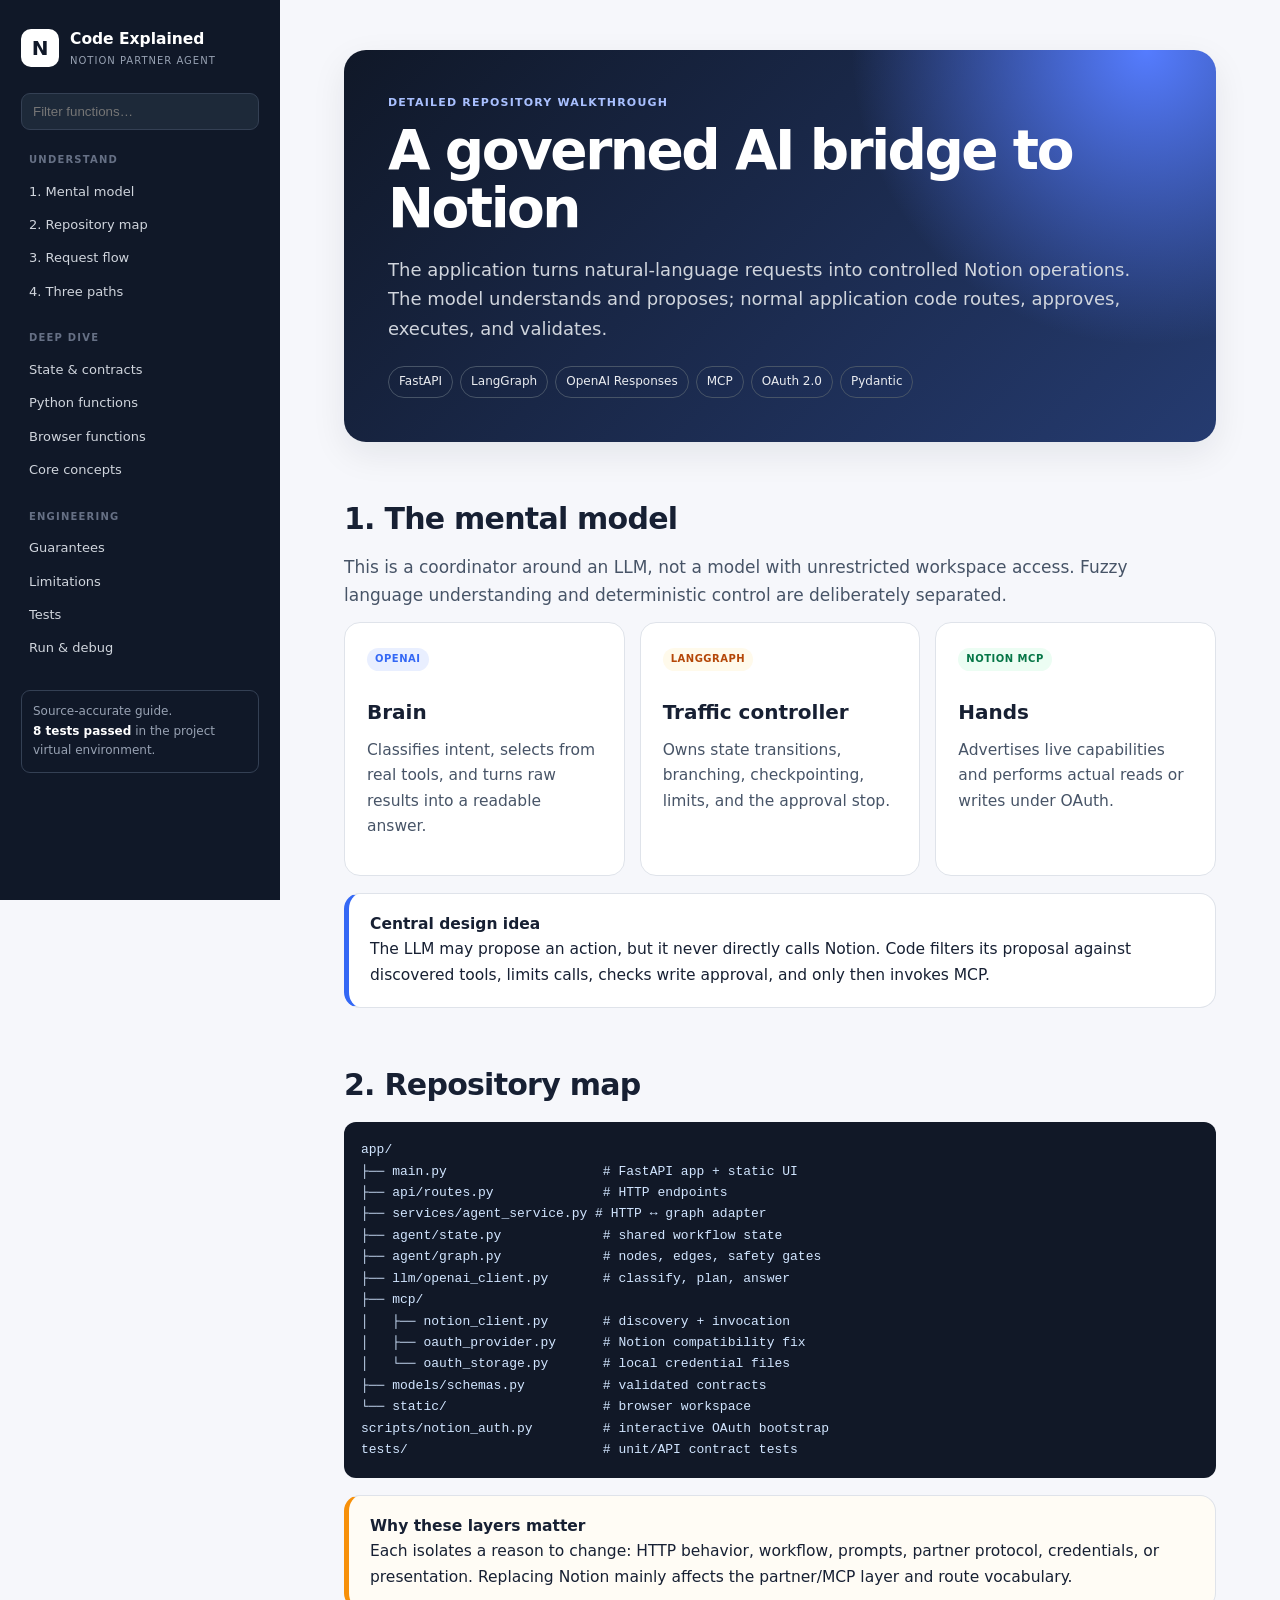
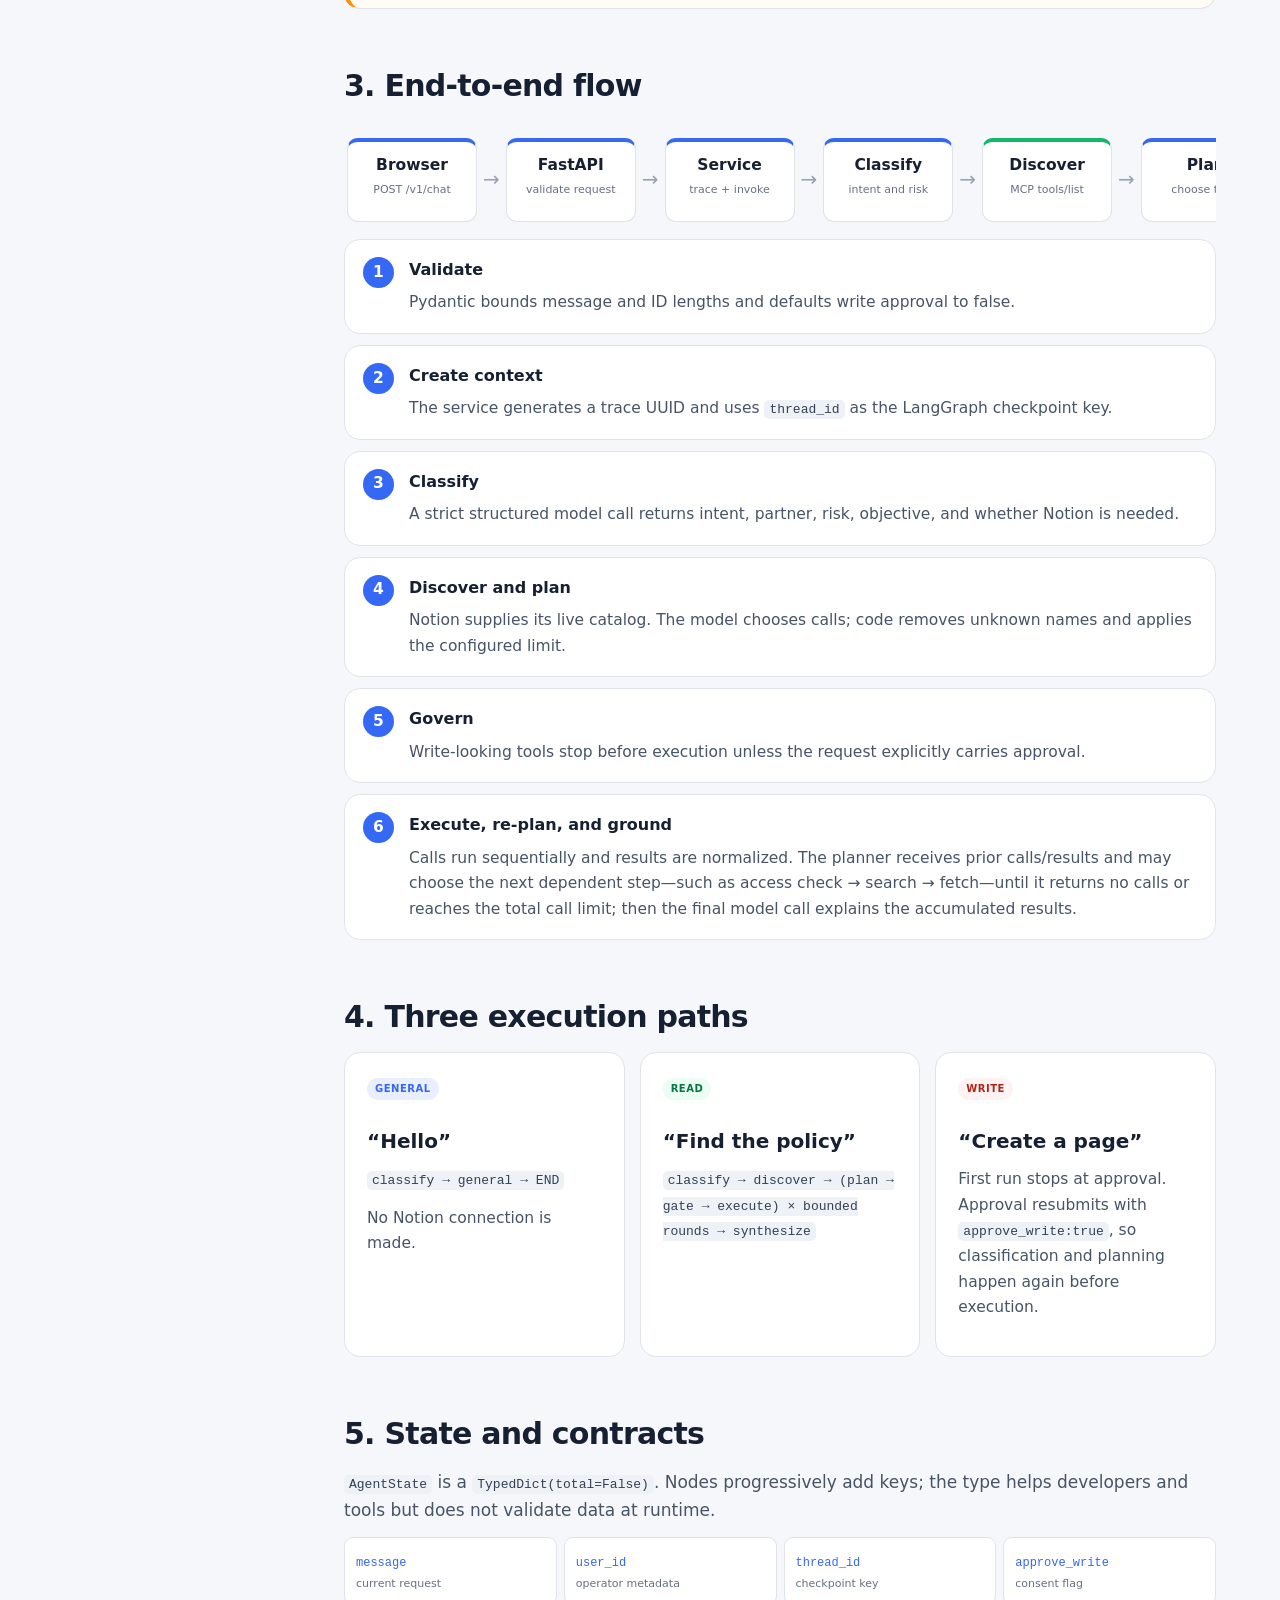
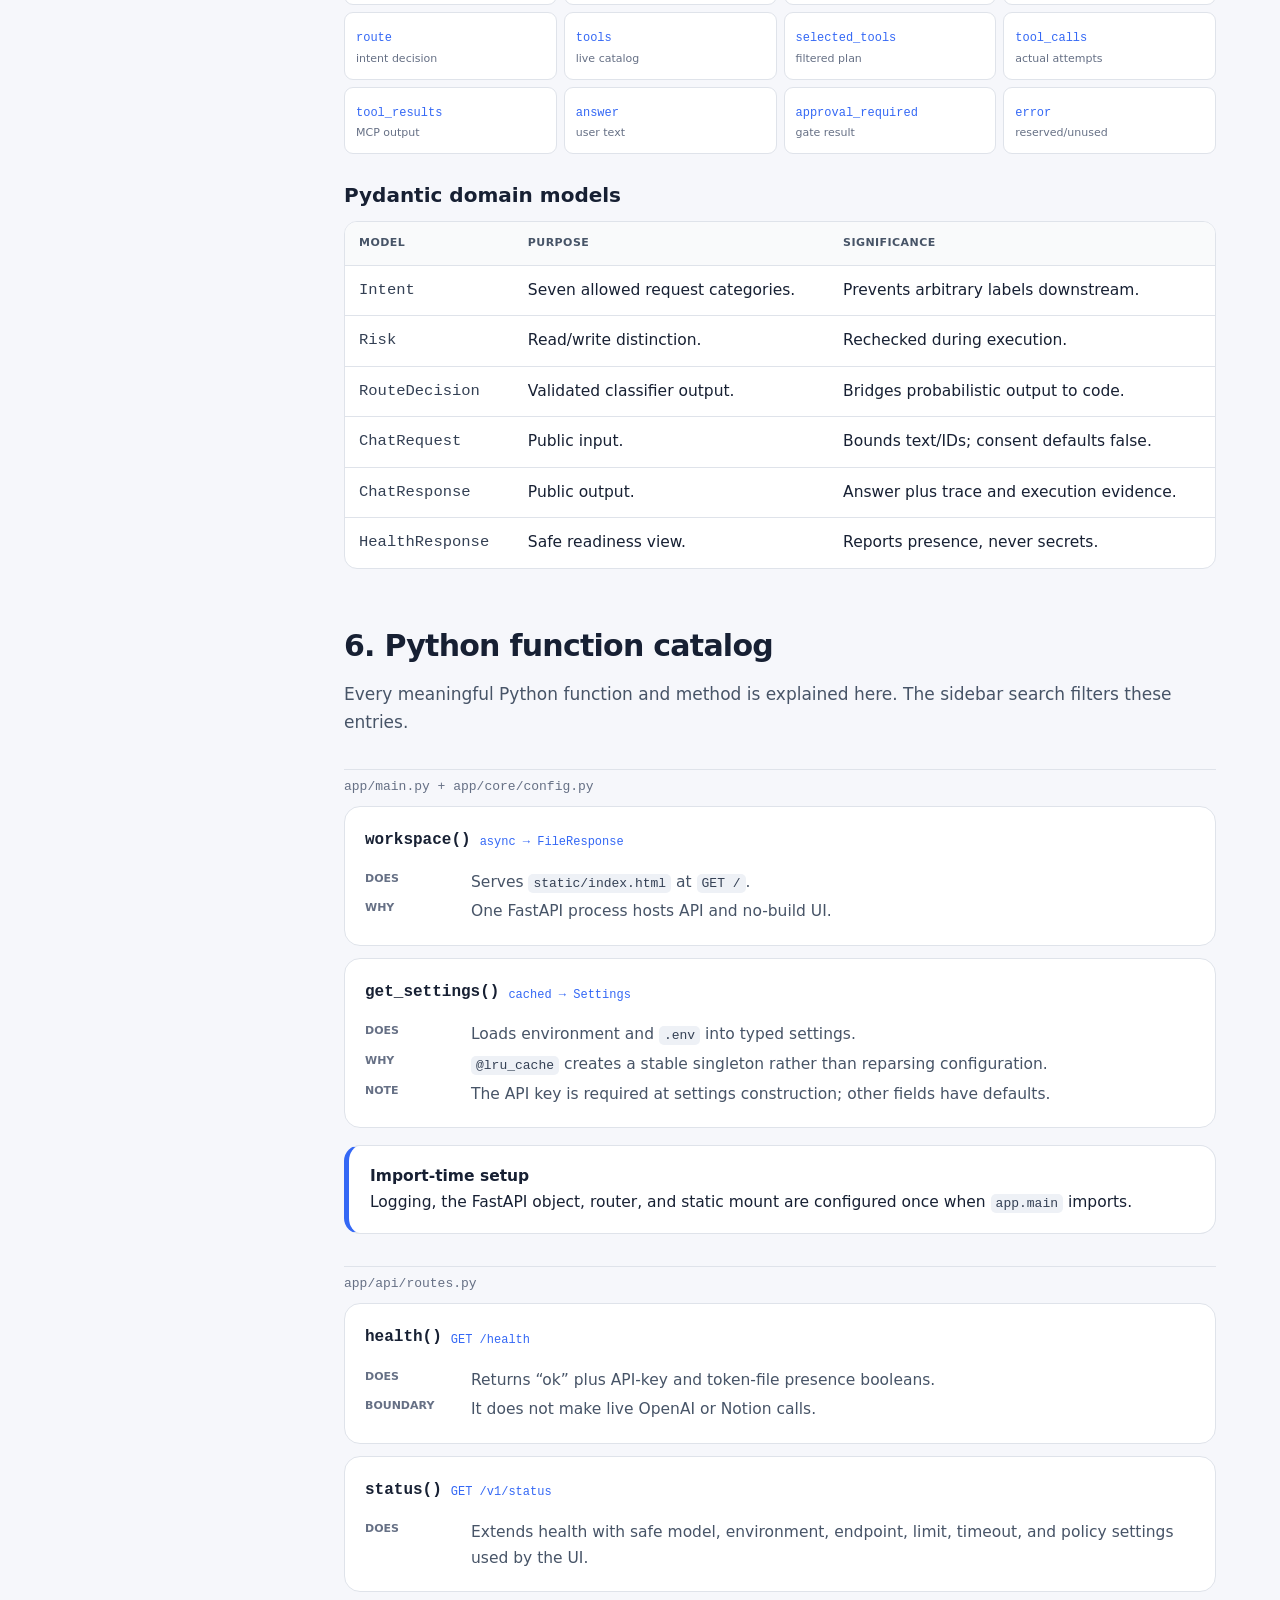
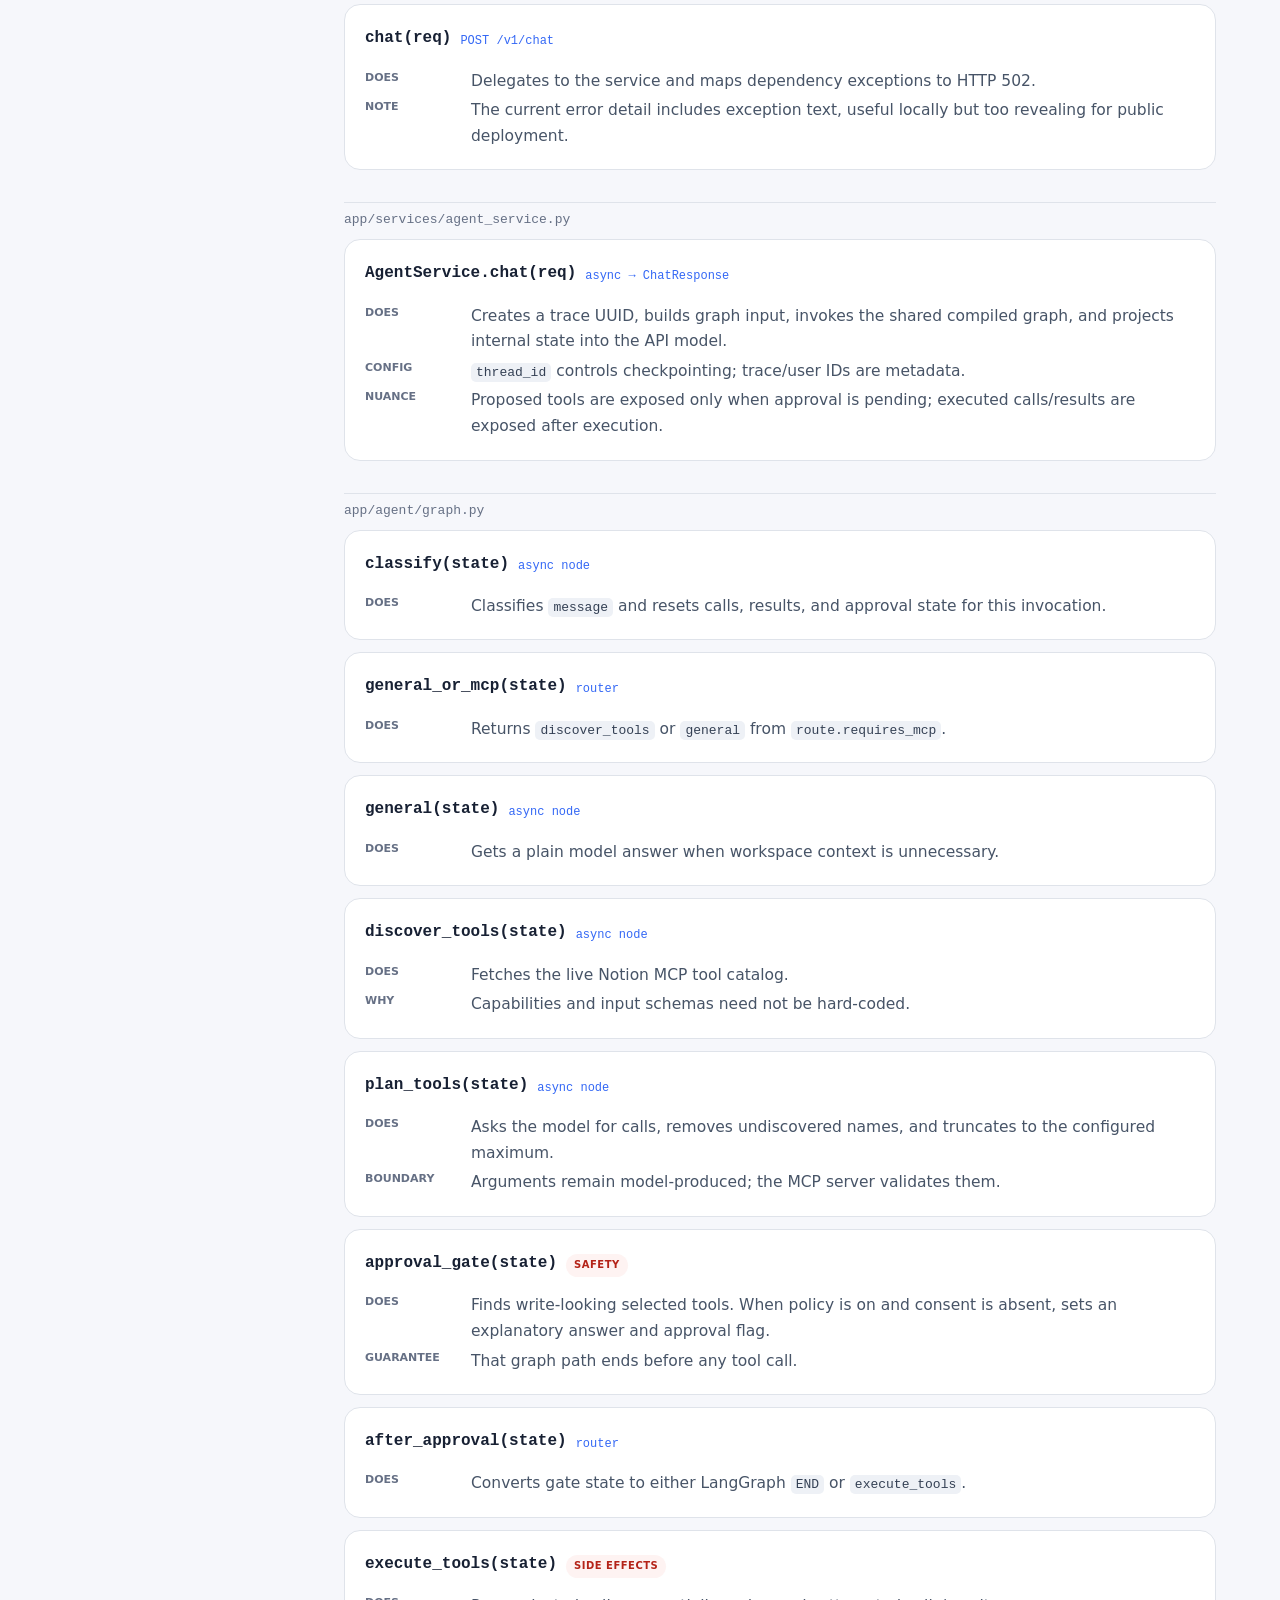
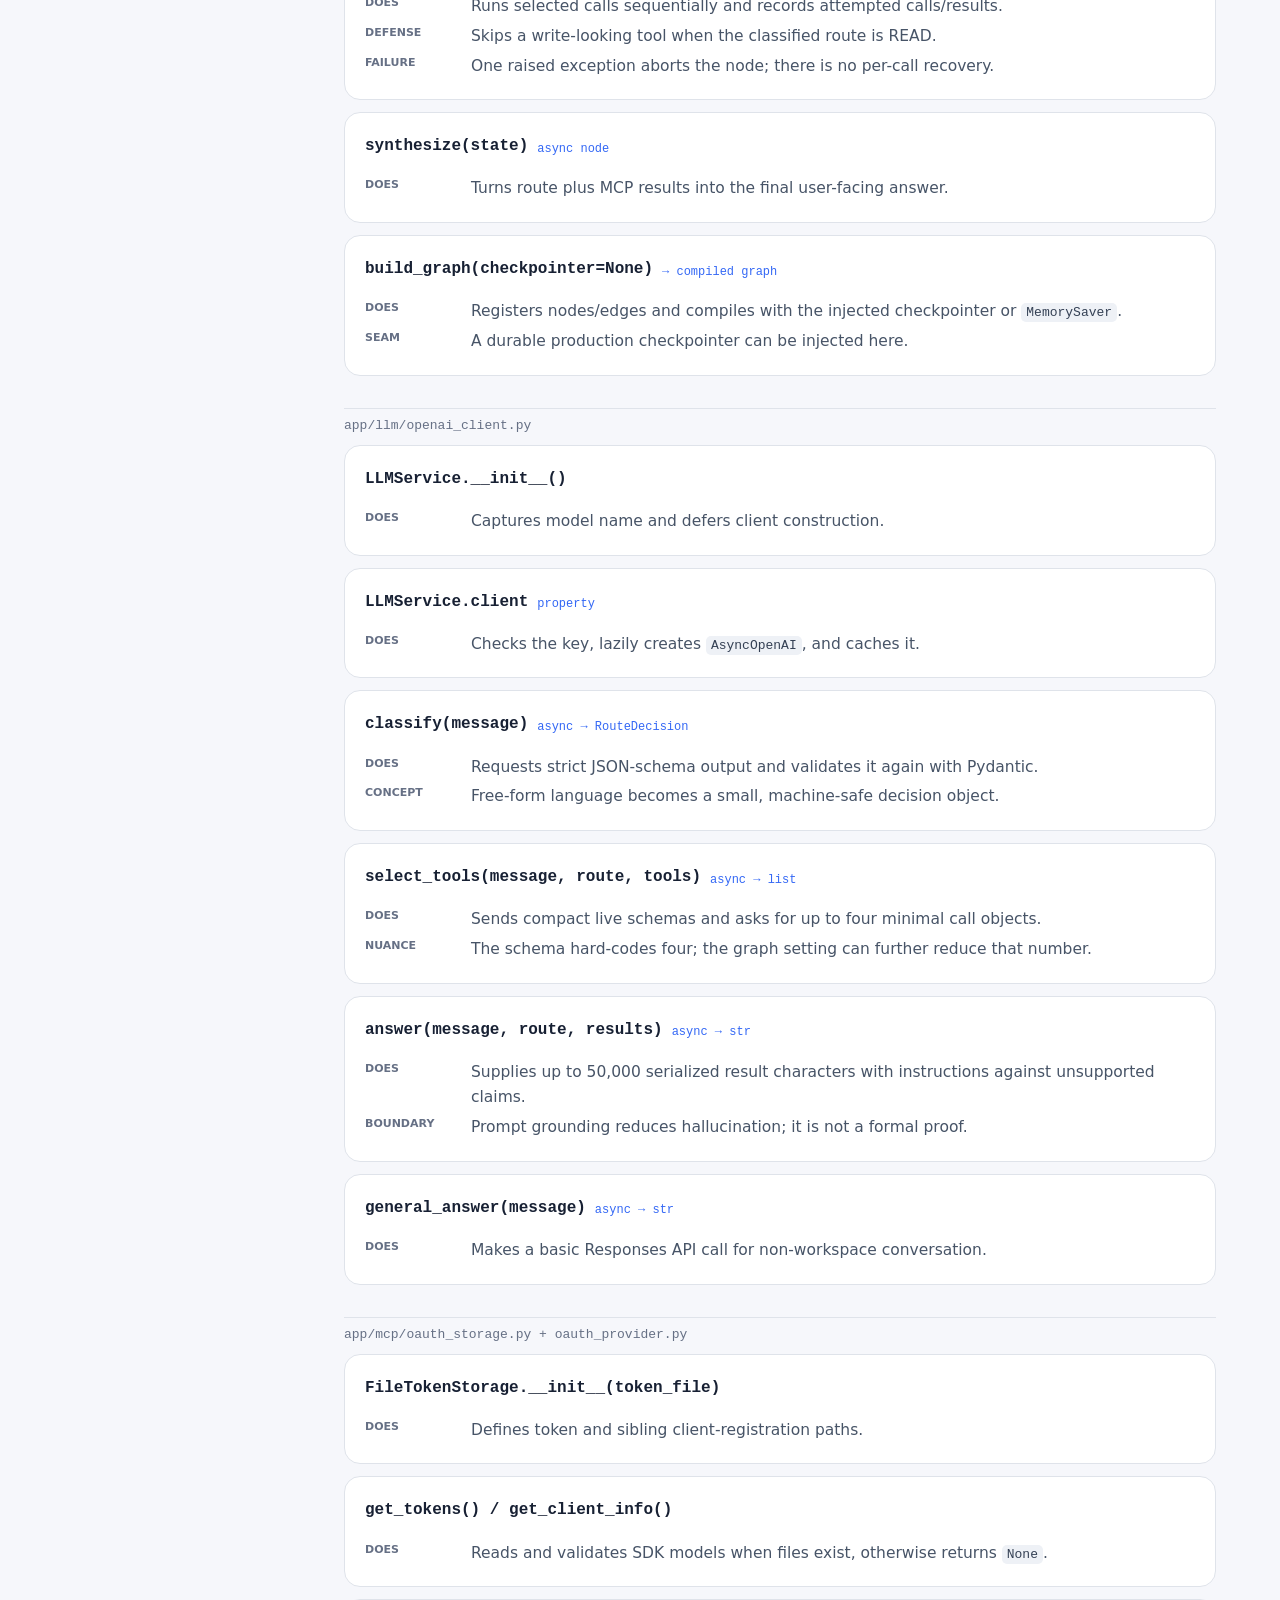
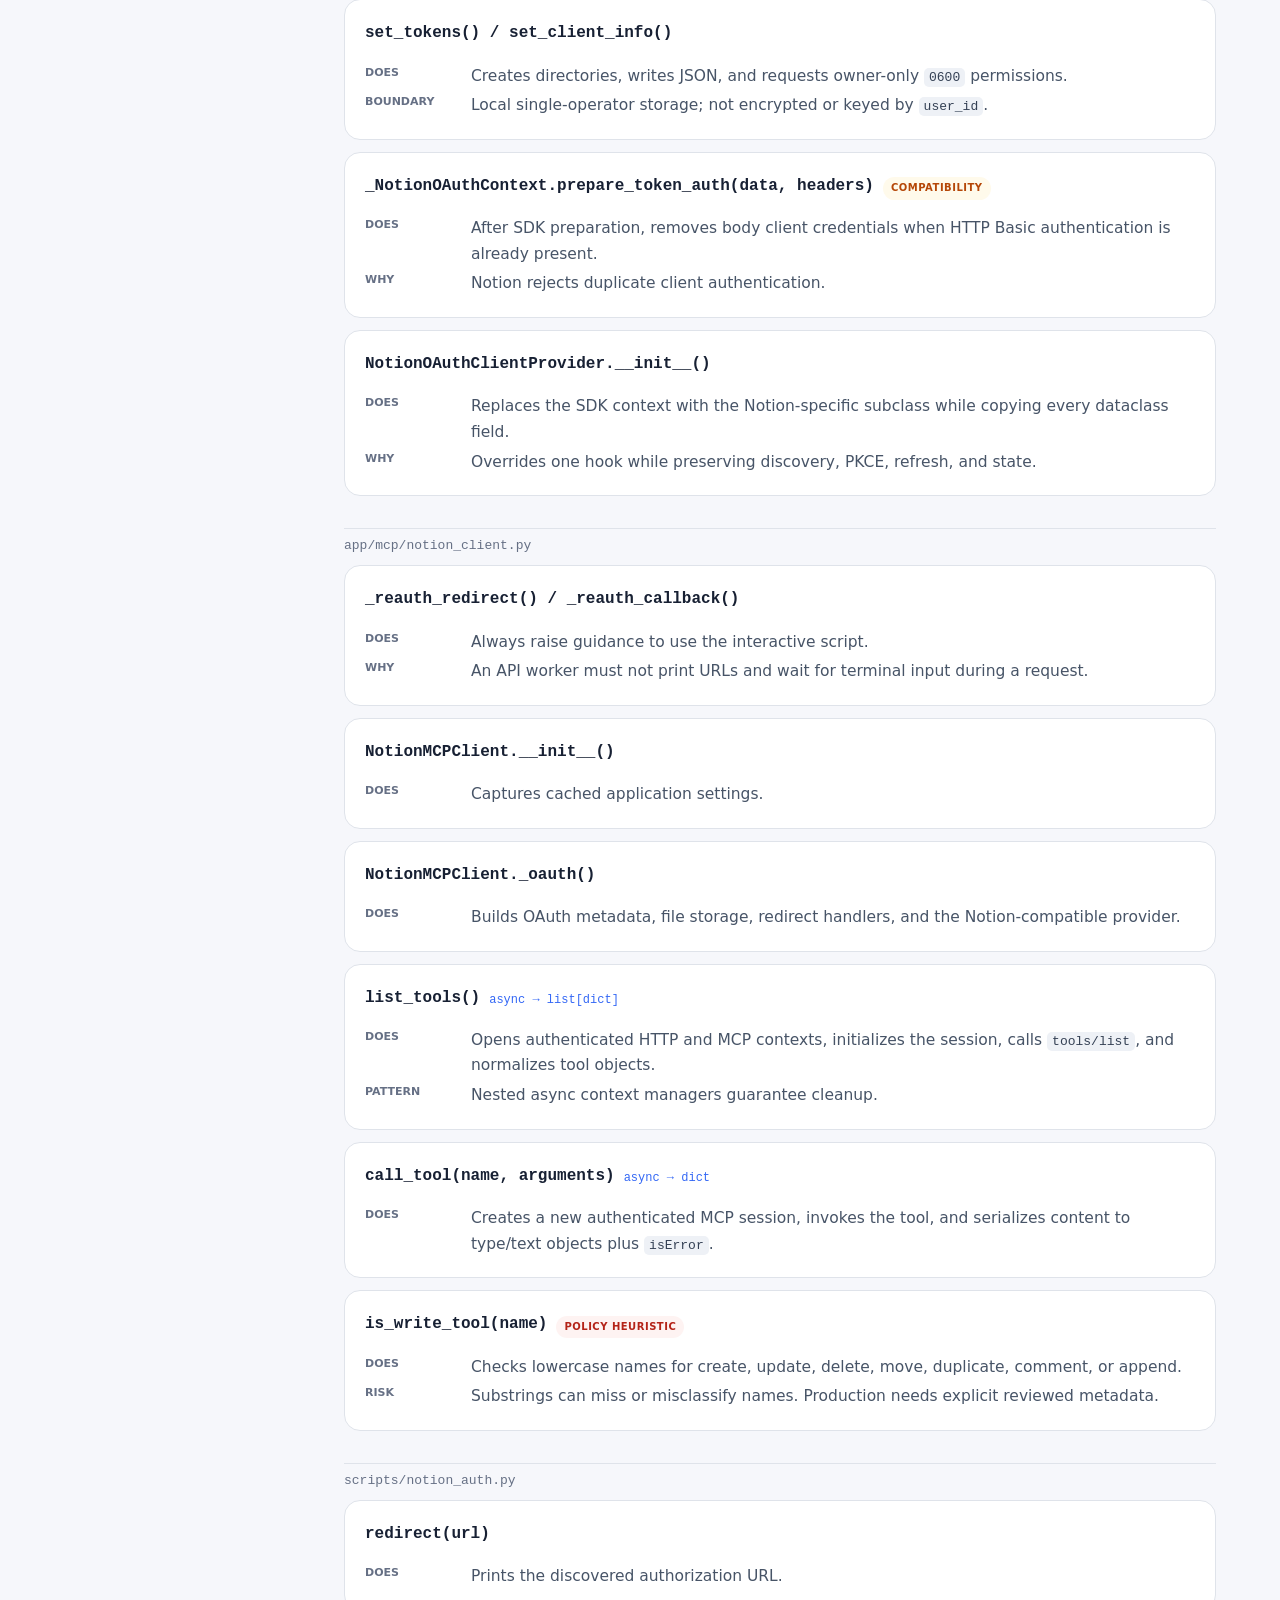
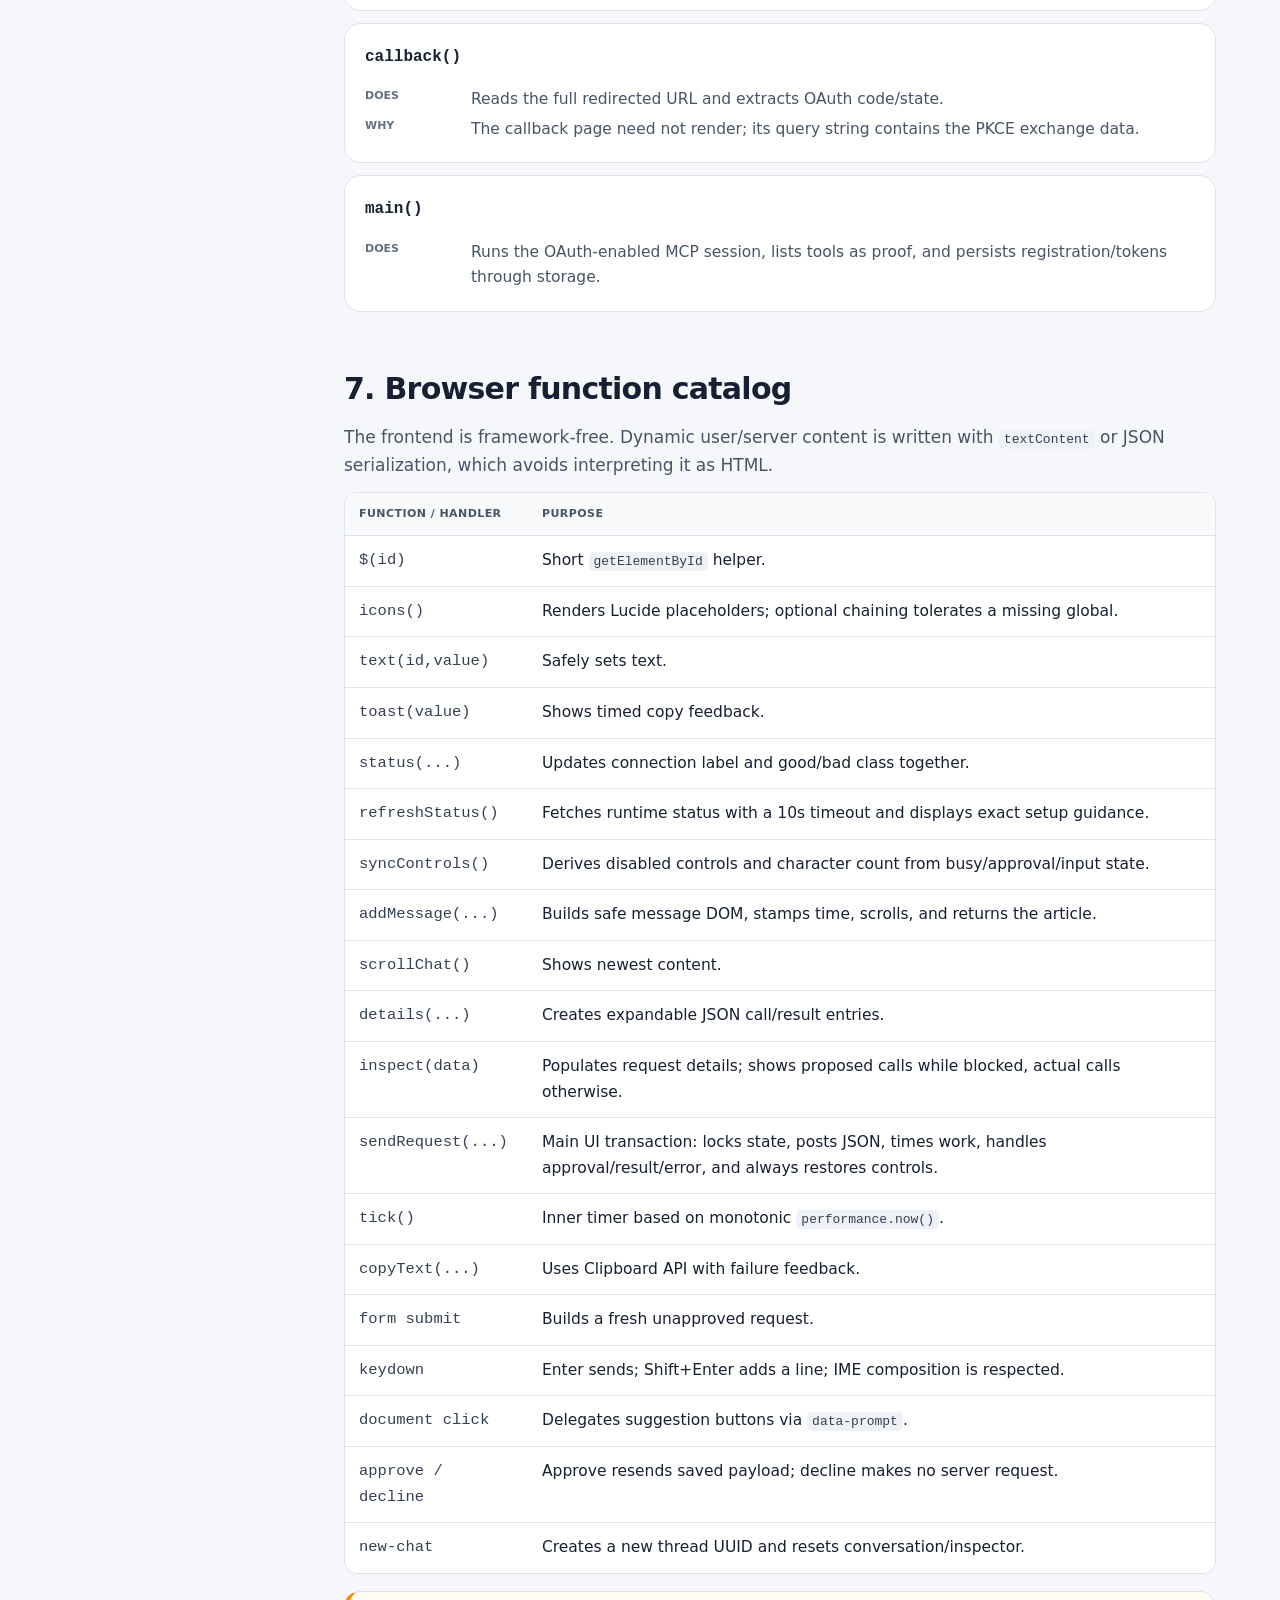
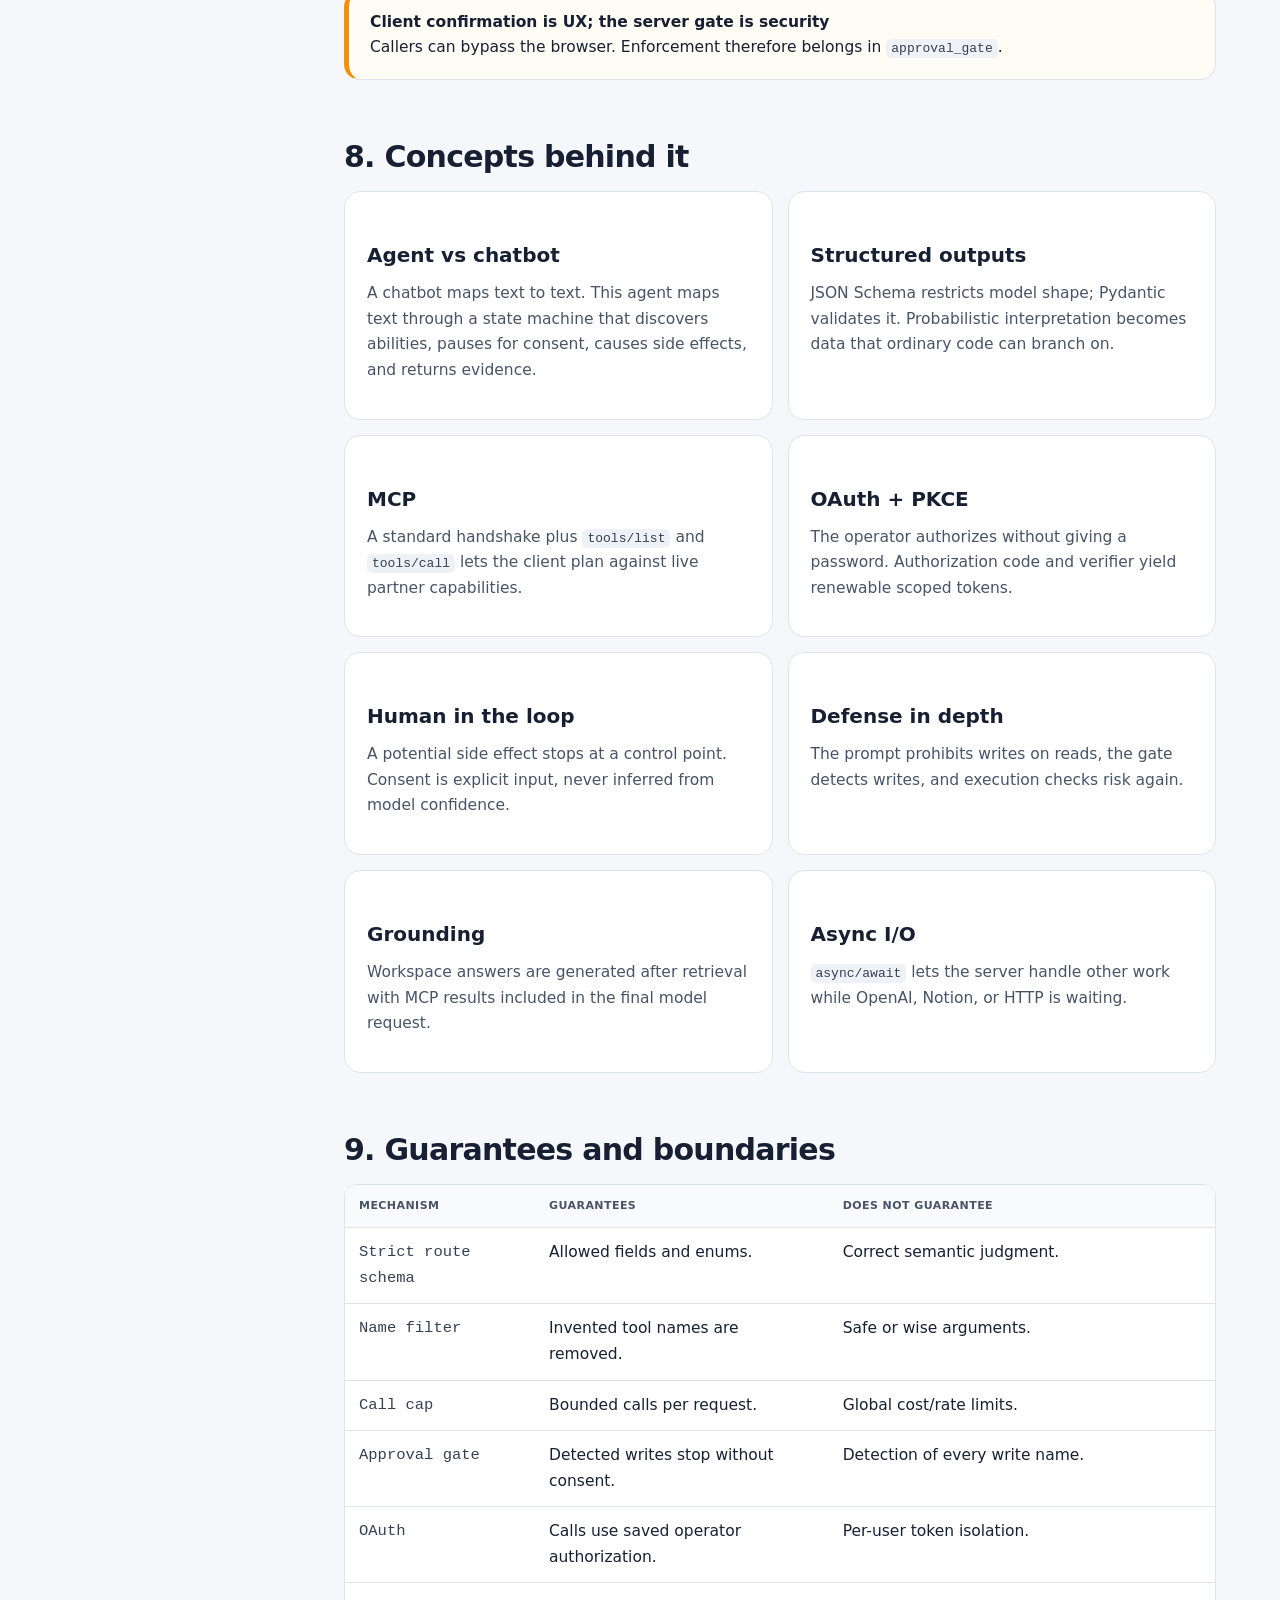
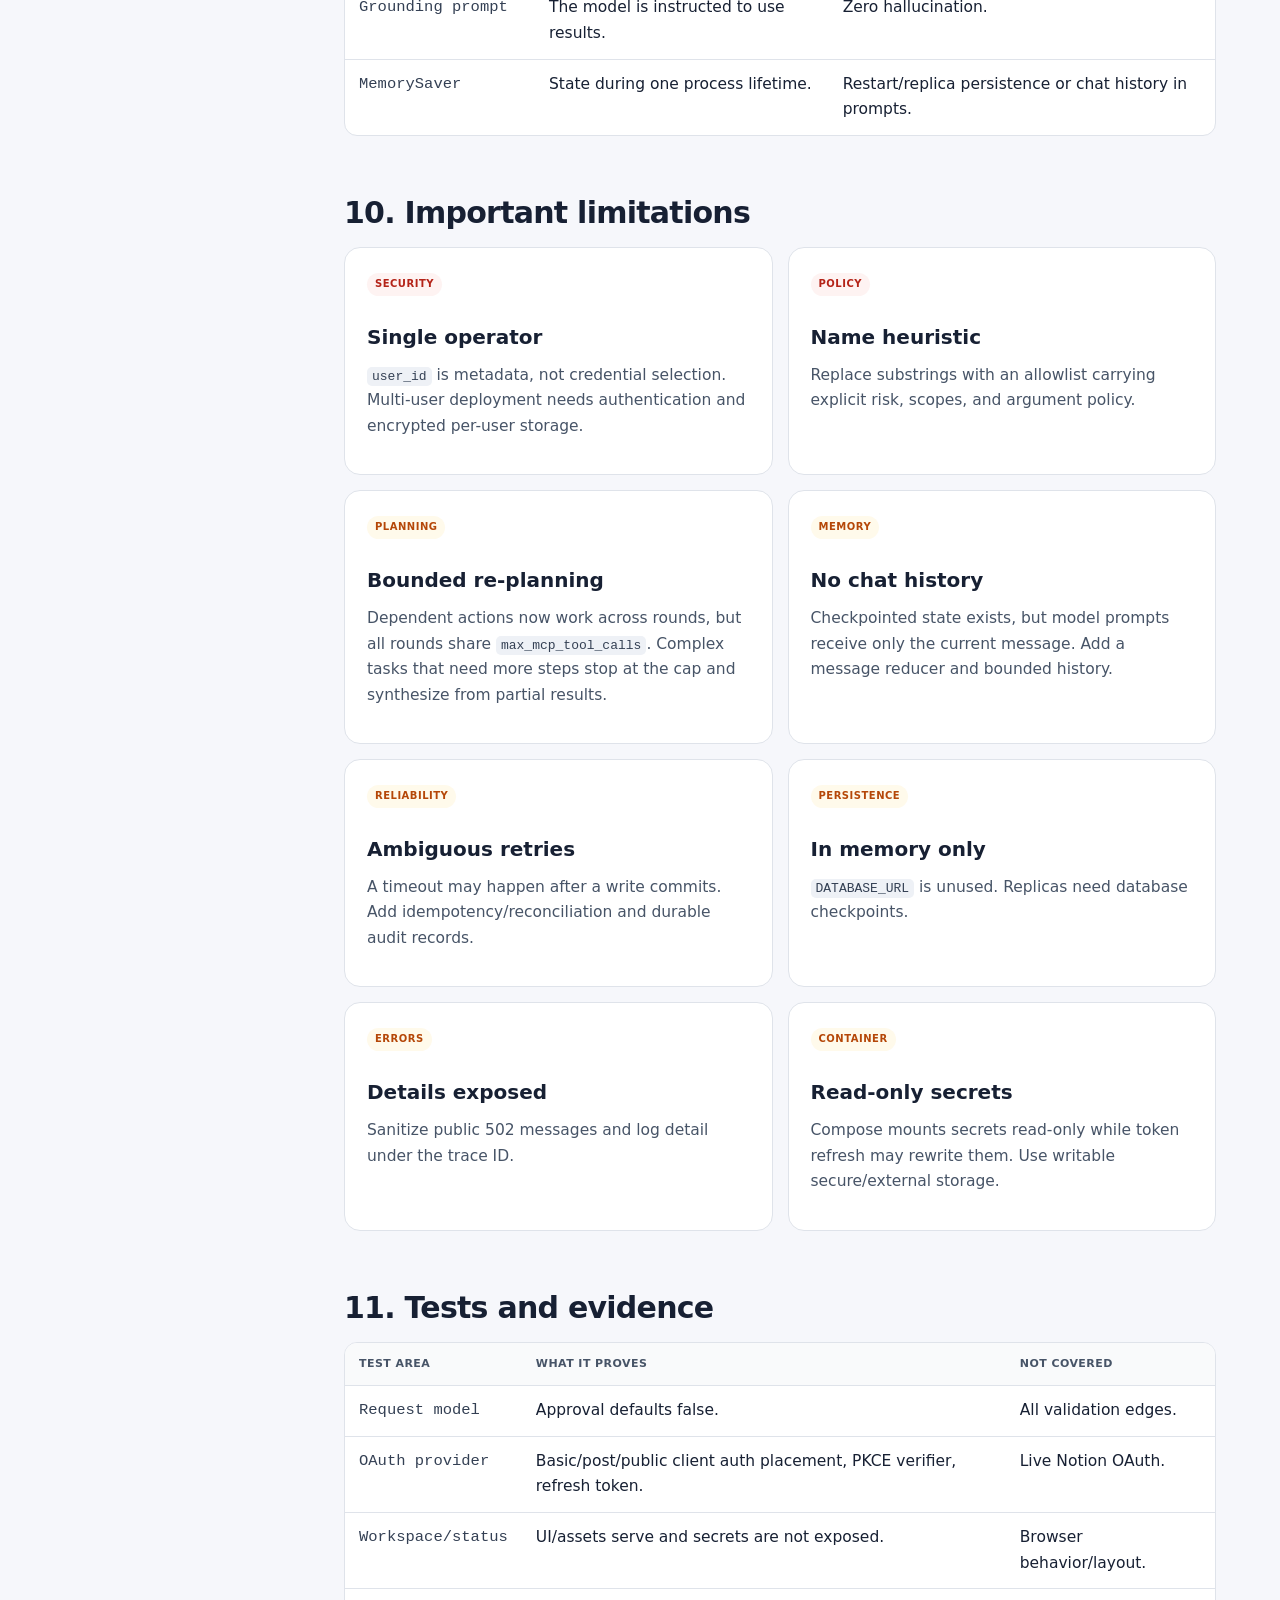
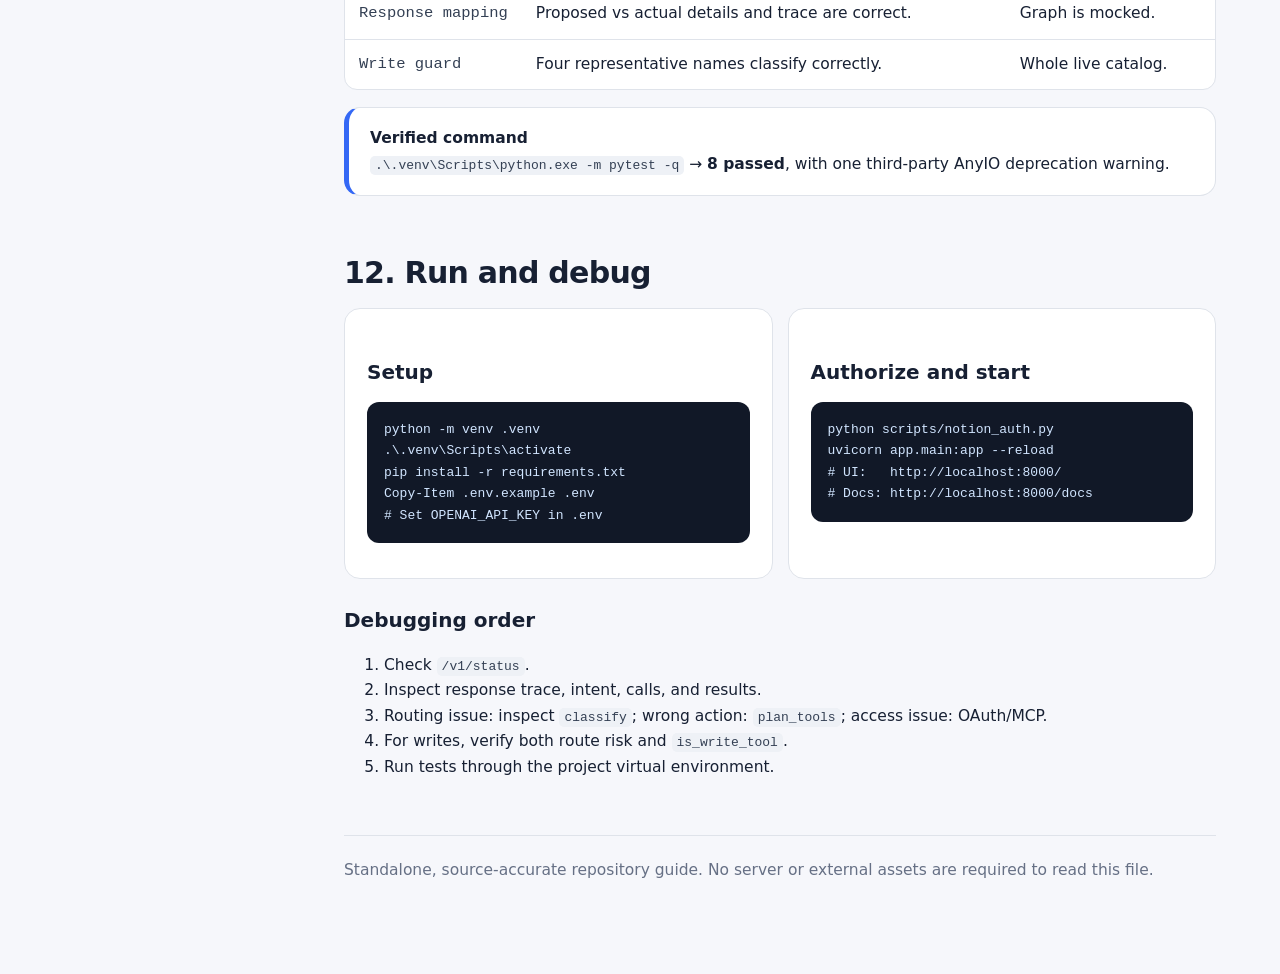
==== commit 298b98d2: "changes for basic plan for notion to work" ====
--- a/CODE_EXPLAINED.html
+++ b/CODE_EXPLAINED.html
@@ -52,12 +52,12 @@
 <article class="step"><h4>Classify</h4><p>A strict structured model call returns intent, partner, risk, objective, and whether Notion is needed.</p></article>
 <article class="step"><h4>Discover and plan</h4><p>Notion supplies its live catalog. The model chooses calls; code removes unknown names and applies the configured limit.</p></article>
 <article class="step"><h4>Govern</h4><p>Write-looking tools stop before execution unless the request explicitly carries approval.</p></article>
-<article class="step"><h4>Execute and ground</h4><p>Calls run sequentially, results are normalized, and a final model call explains only those results.</p></article>
+<article class="step"><h4>Execute, re-plan, and ground</h4><p>Calls run sequentially and results are normalized. The planner receives prior calls/results and may choose the next dependent step—such as access check → search → fetch—until it returns no calls or reaches the total call limit; then the final model call explains the accumulated results.</p></article>
 </div></section>
 
 <section id="scenarios"><h2>4. Three execution paths</h2><div class="grid three">
 <article class="card"><span class="badge">General</span><h3>“Hello”</h3><p><code>classify → general → END</code></p><p>No Notion connection is made.</p></article>
-<article class="card"><span class="badge green">Read</span><h3>“Find the policy”</h3><p><code>classify → discover → plan → gate → execute → synthesize</code></p></article>
+<article class="card"><span class="badge green">Read</span><h3>“Find the policy”</h3><p><code>classify → discover → (plan → gate → execute) × bounded rounds → synthesize</code></p></article>
 <article class="card"><span class="badge red">Write</span><h3>“Create a page”</h3><p>First run stops at approval. Approval resubmits with <code>approve_write:true</code>, so classification and planning happen again before execution.</p></article>
 </div></section>
 
@@ -147,7 +147,7 @@
 <section id="limitations"><h2>10. Important limitations</h2><div class="grid">
 <article class="card"><span class="badge red">Security</span><h3>Single operator</h3><p><code>user_id</code> is metadata, not credential selection. Multi-user deployment needs authentication and encrypted per-user storage.</p></article>
 <article class="card"><span class="badge red">Policy</span><h3>Name heuristic</h3><p>Replace substrings with an allowlist carrying explicit risk, scopes, and argument policy.</p></article>
-<article class="card"><span class="badge amber">Planning</span><h3>Single round</h3><p>The prompt mentions search-first, but the graph never replans after search. Search→fetch needs a bounded loop.</p></article>
+<article class="card"><span class="badge amber">Planning</span><h3>Bounded re-planning</h3><p>Dependent actions now work across rounds, but all rounds share <code>max_mcp_tool_calls</code>. Complex tasks that need more steps stop at the cap and synthesize from partial results.</p></article>
 <article class="card"><span class="badge amber">Memory</span><h3>No chat history</h3><p>Checkpointed state exists, but model prompts receive only the current message. Add a message reducer and bounded history.</p></article>
 <article class="card"><span class="badge amber">Reliability</span><h3>Ambiguous retries</h3><p>A timeout may happen after a write commits. Add idempotency/reconciliation and durable audit records.</p></article>
 <article class="card"><span class="badge amber">Persistence</span><h3>In memory only</h3><p><code>DATABASE_URL</code> is unused. Replicas need database checkpoints.</p></article>
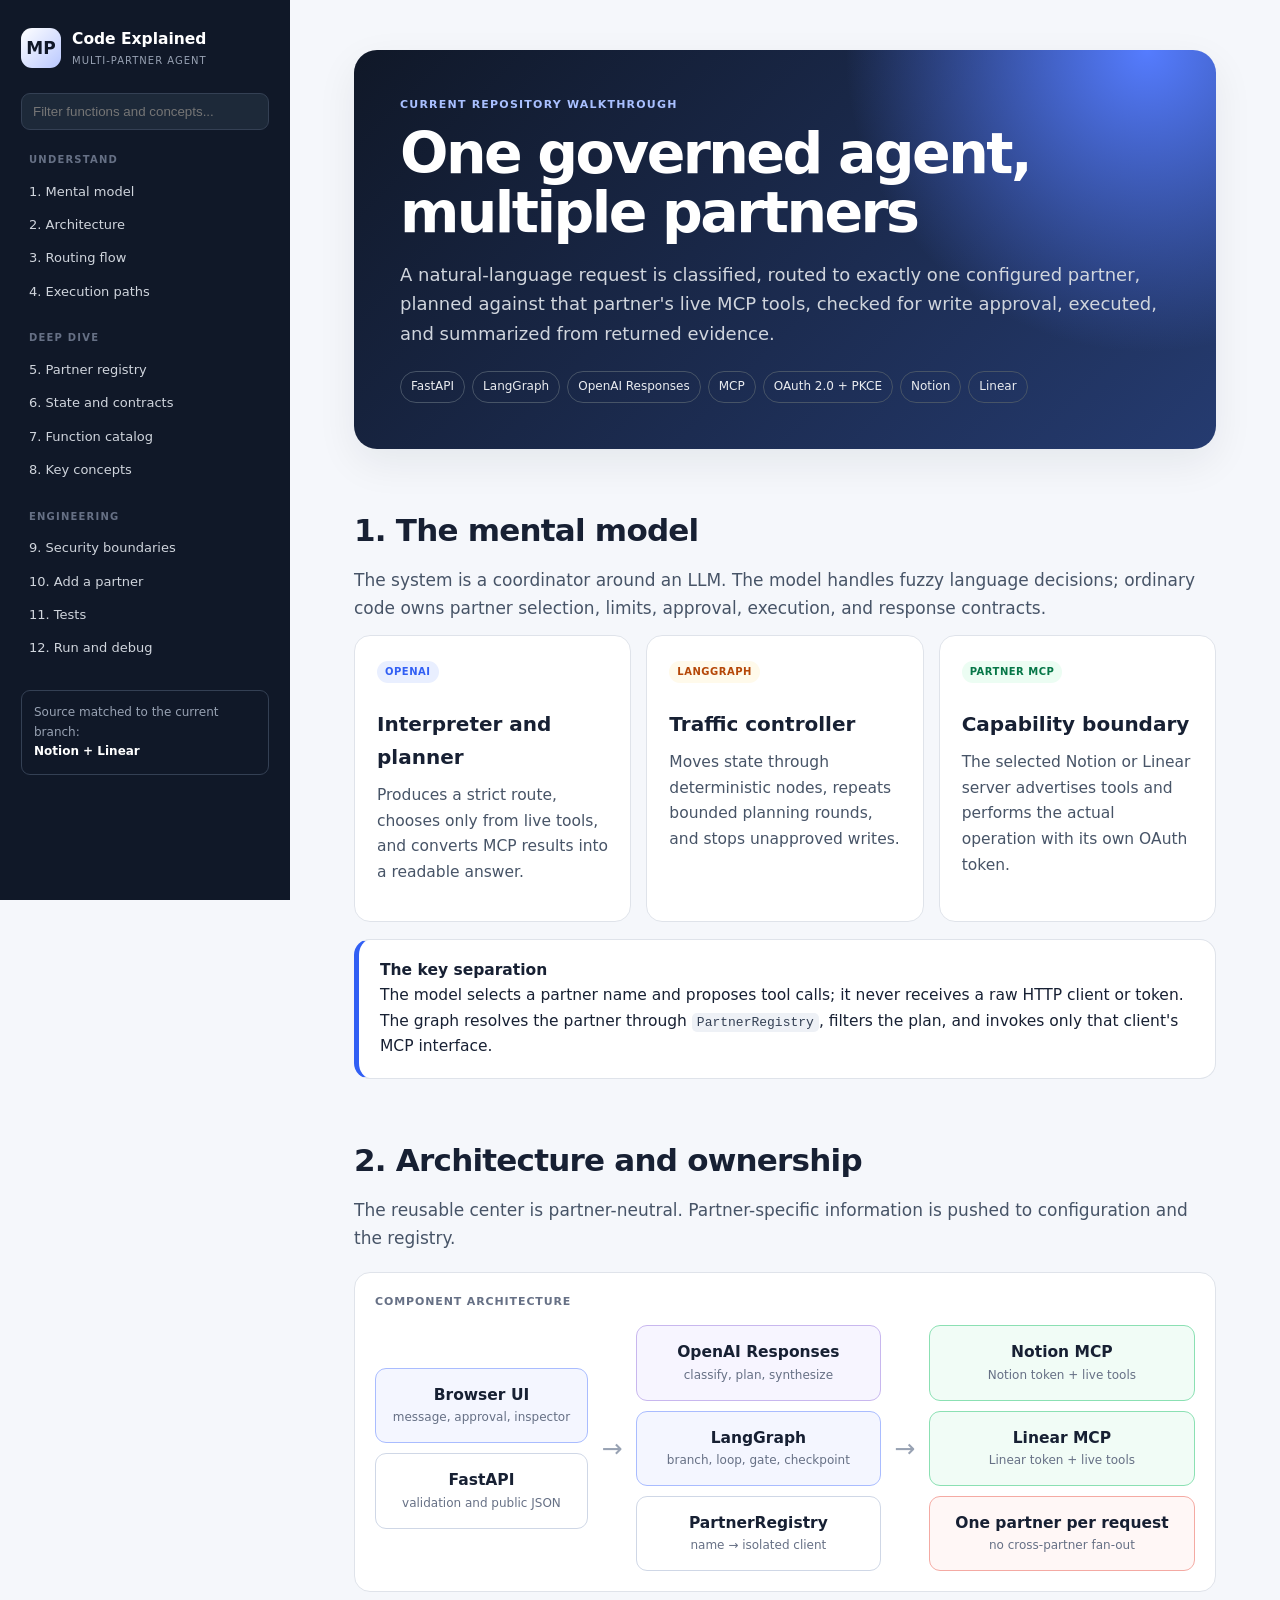
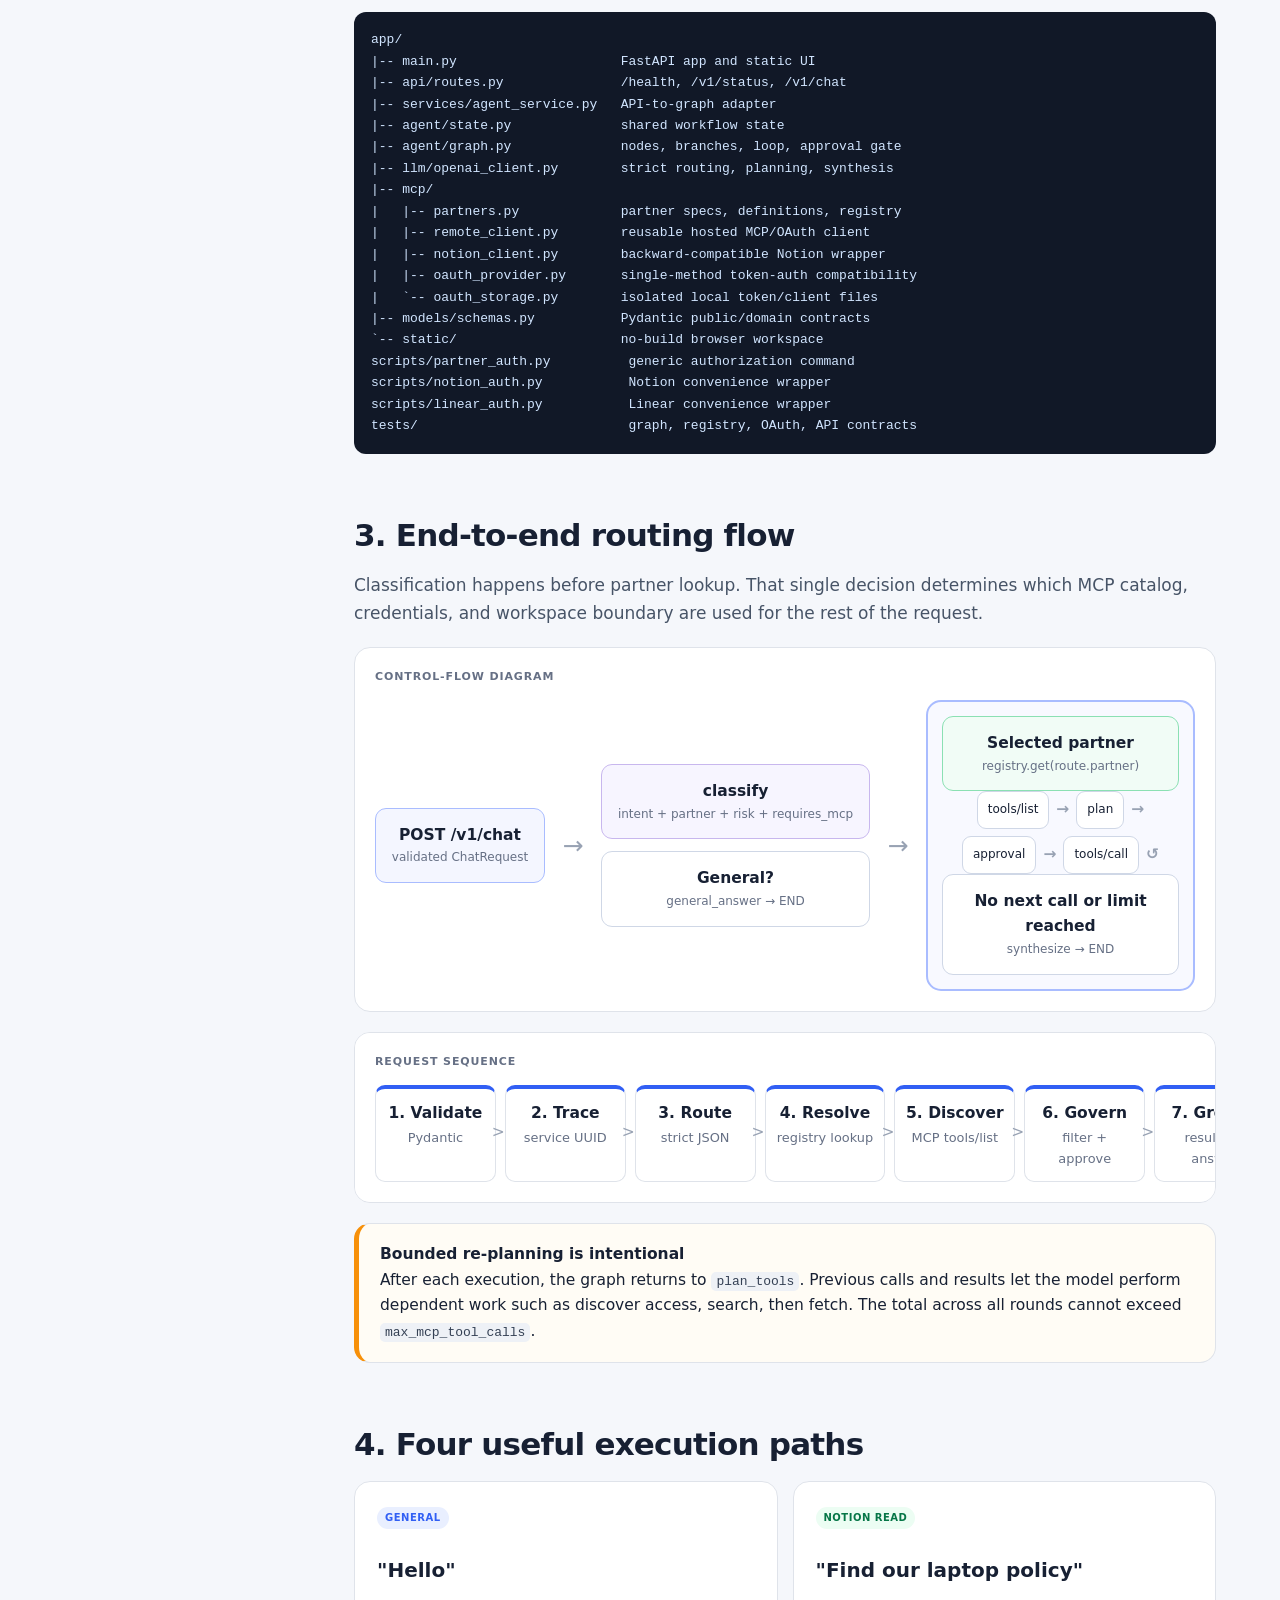
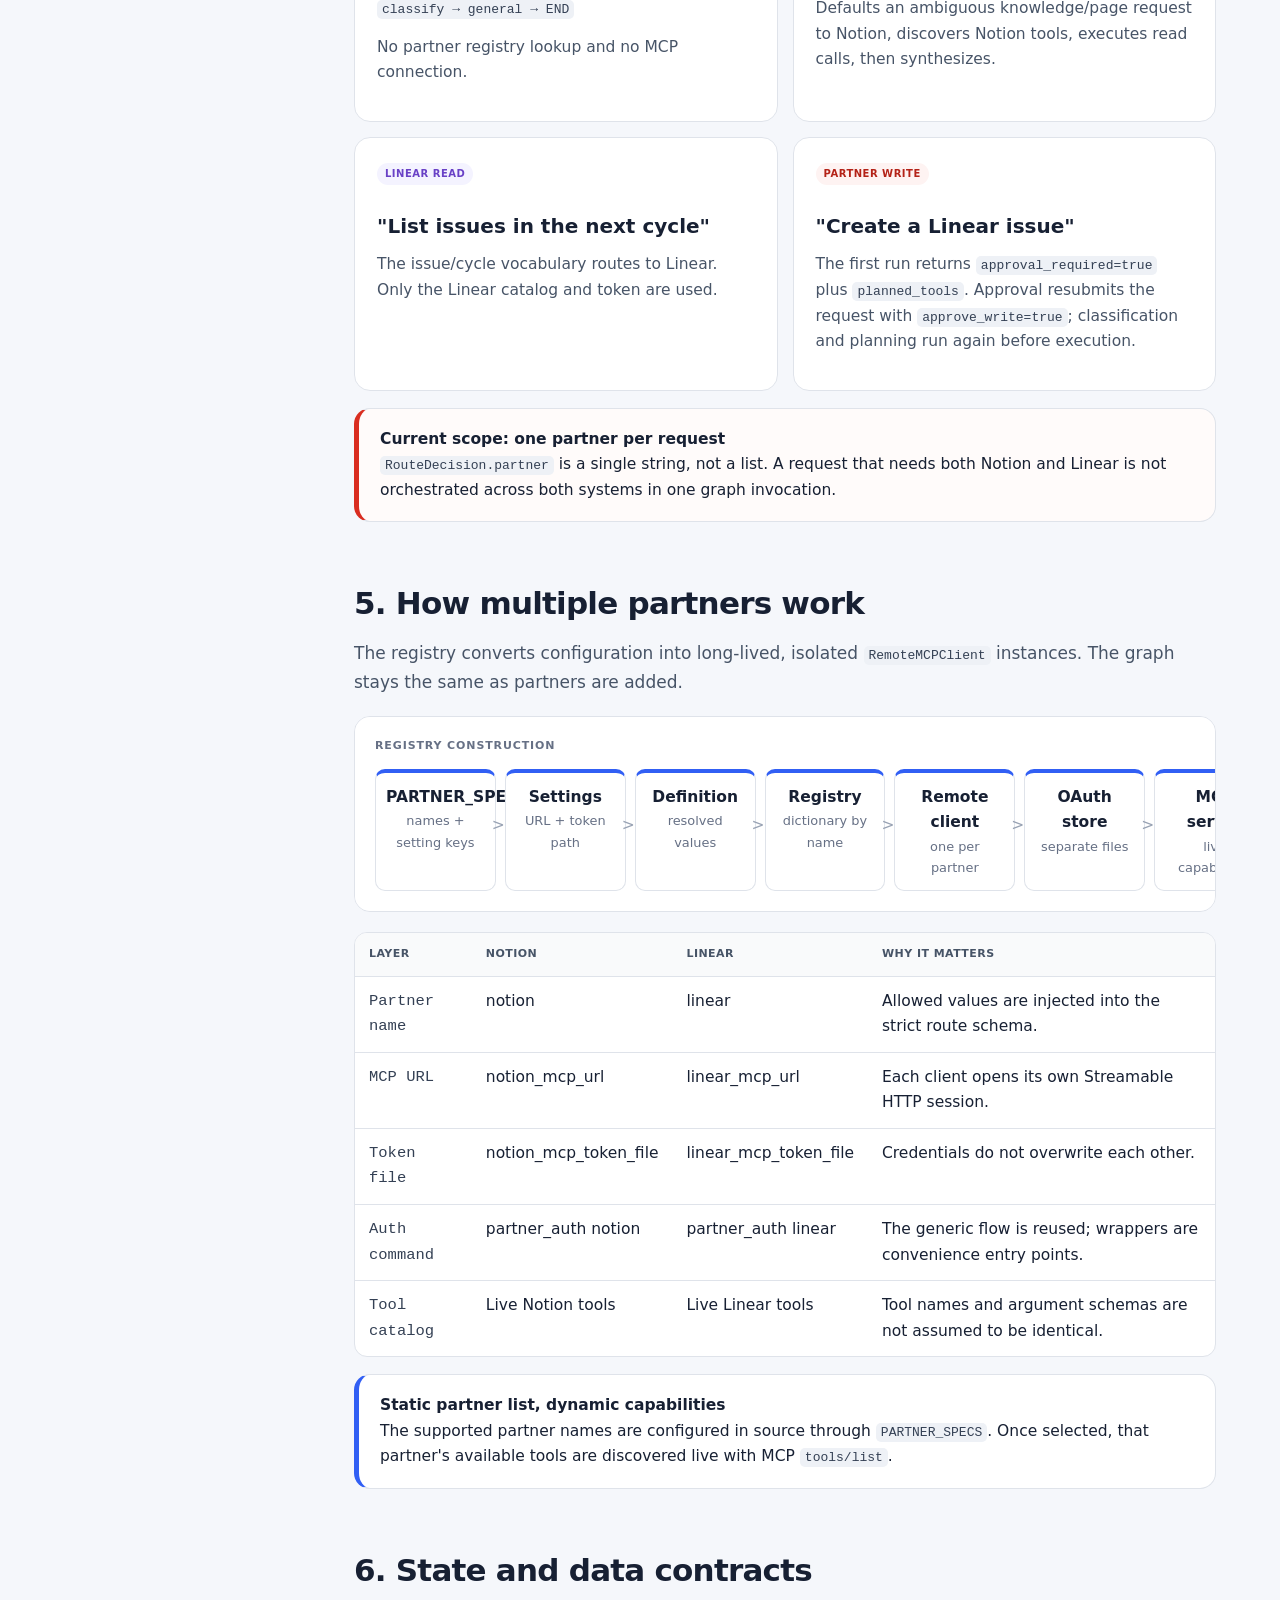
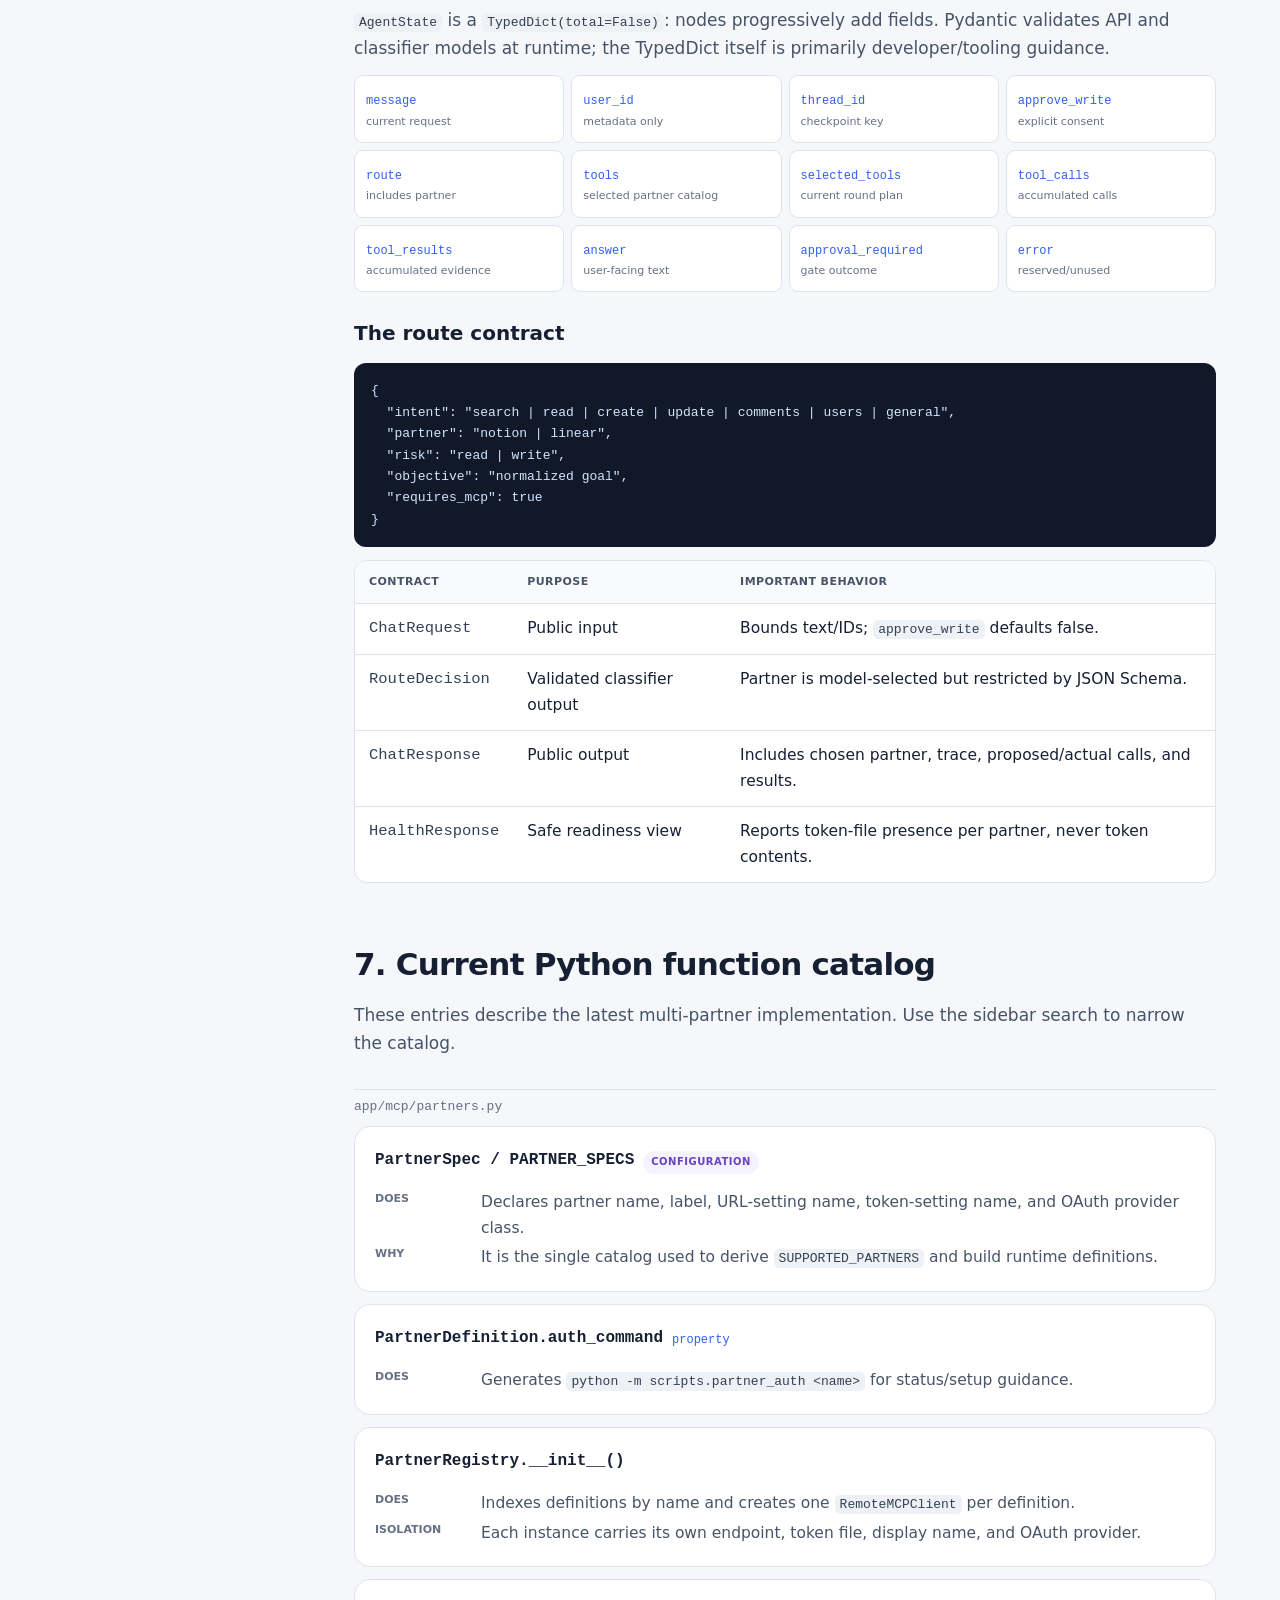
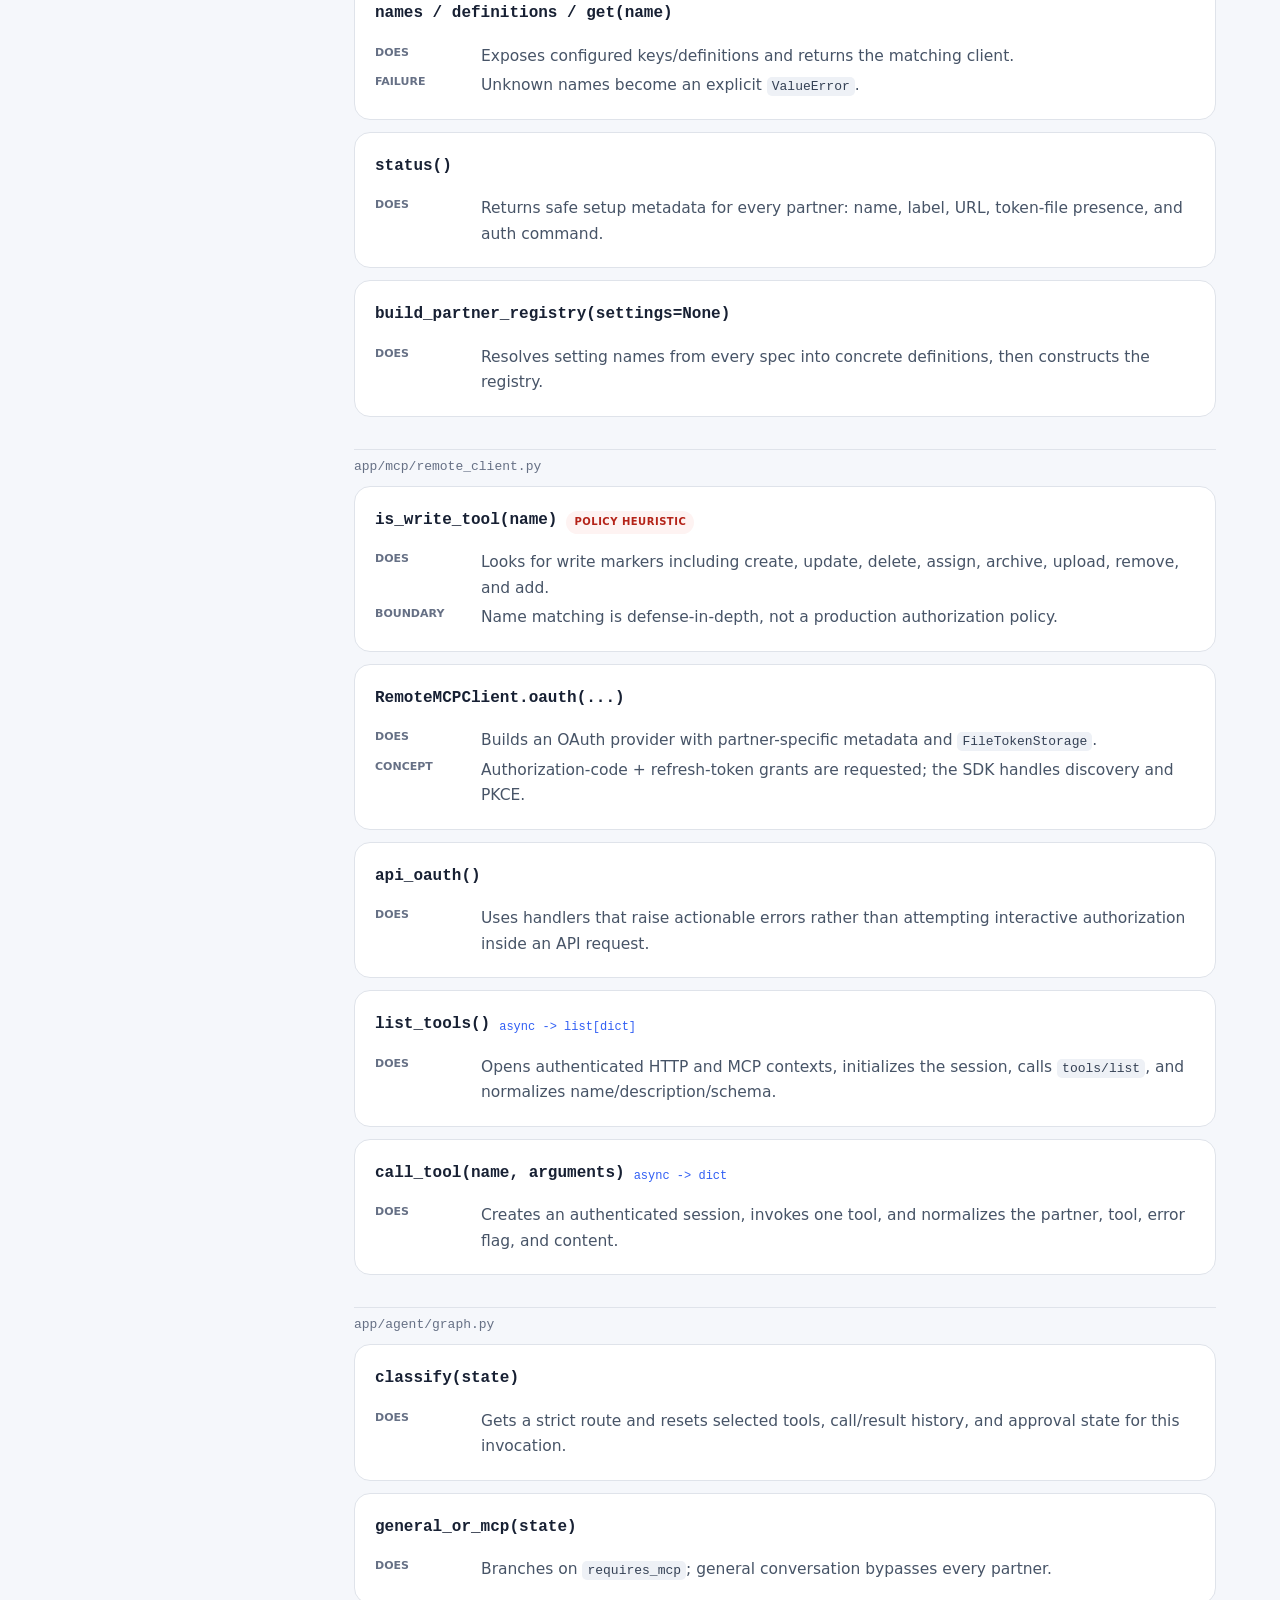
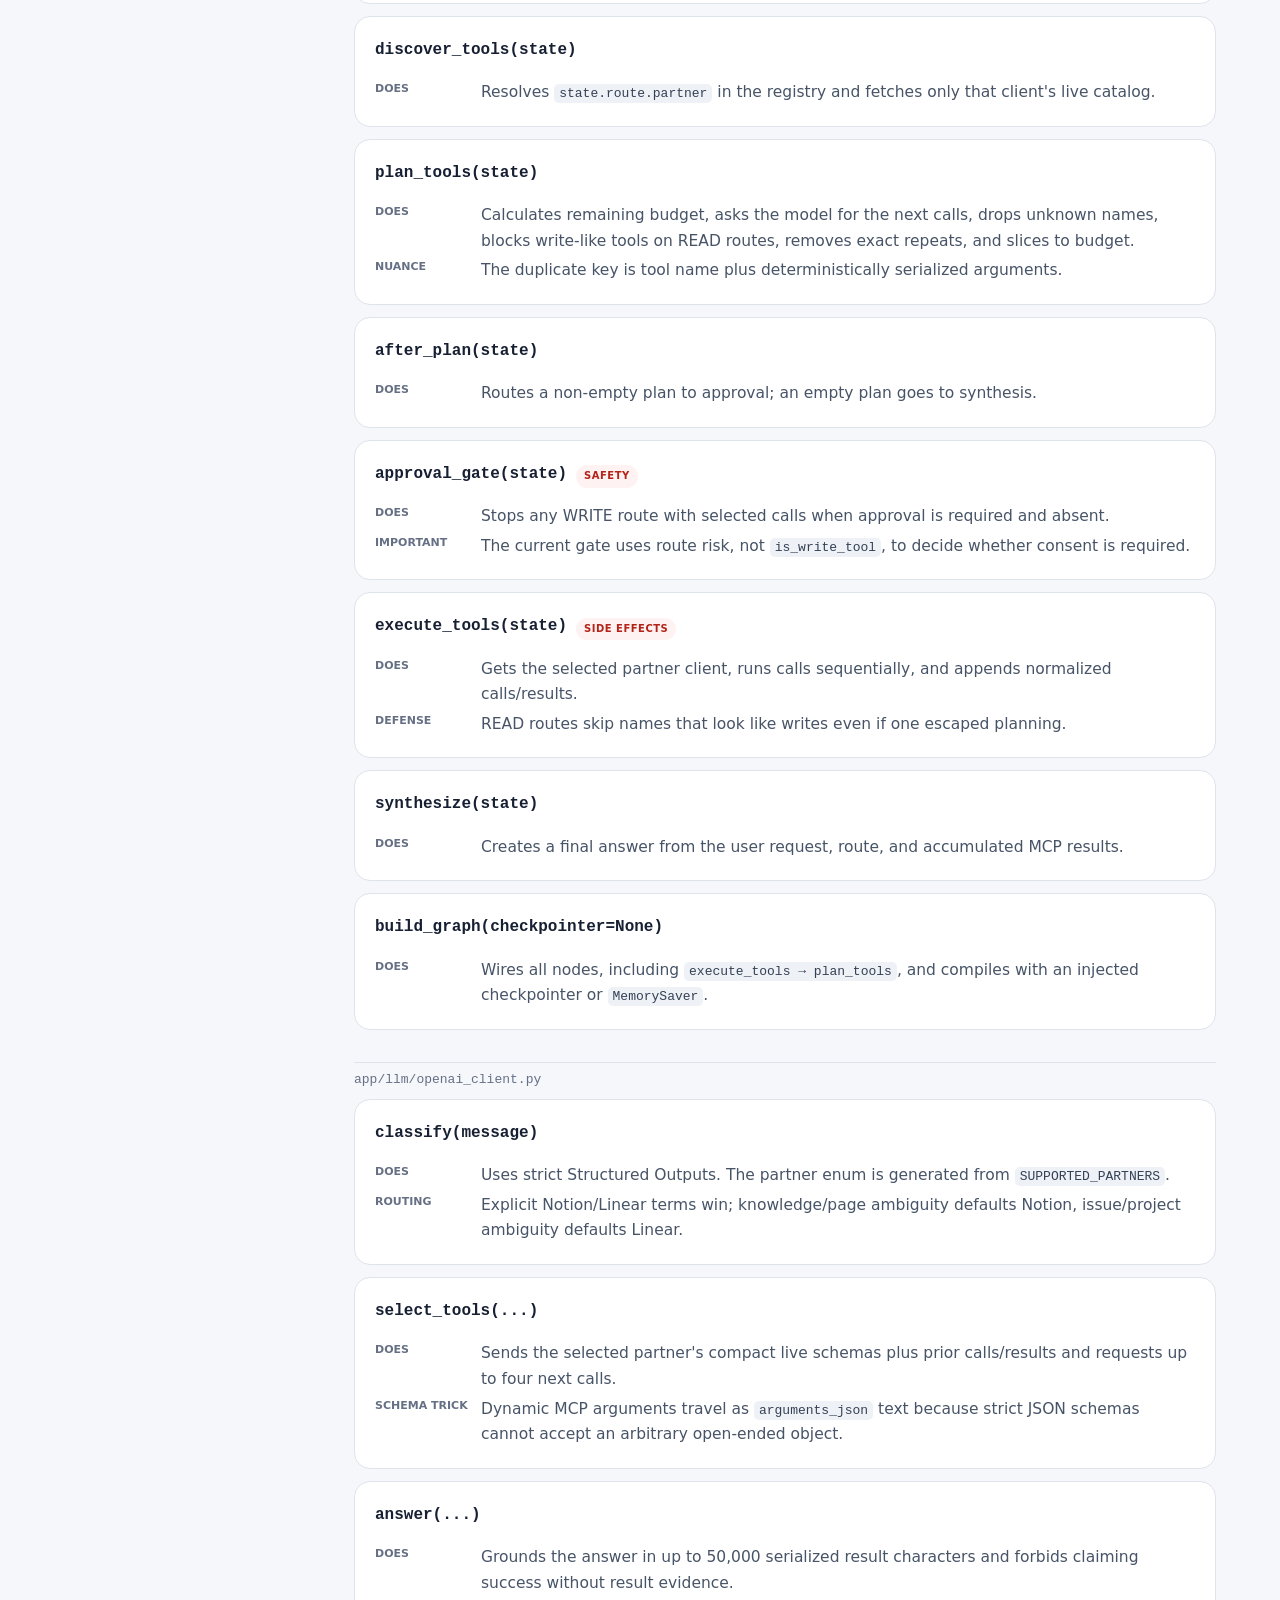
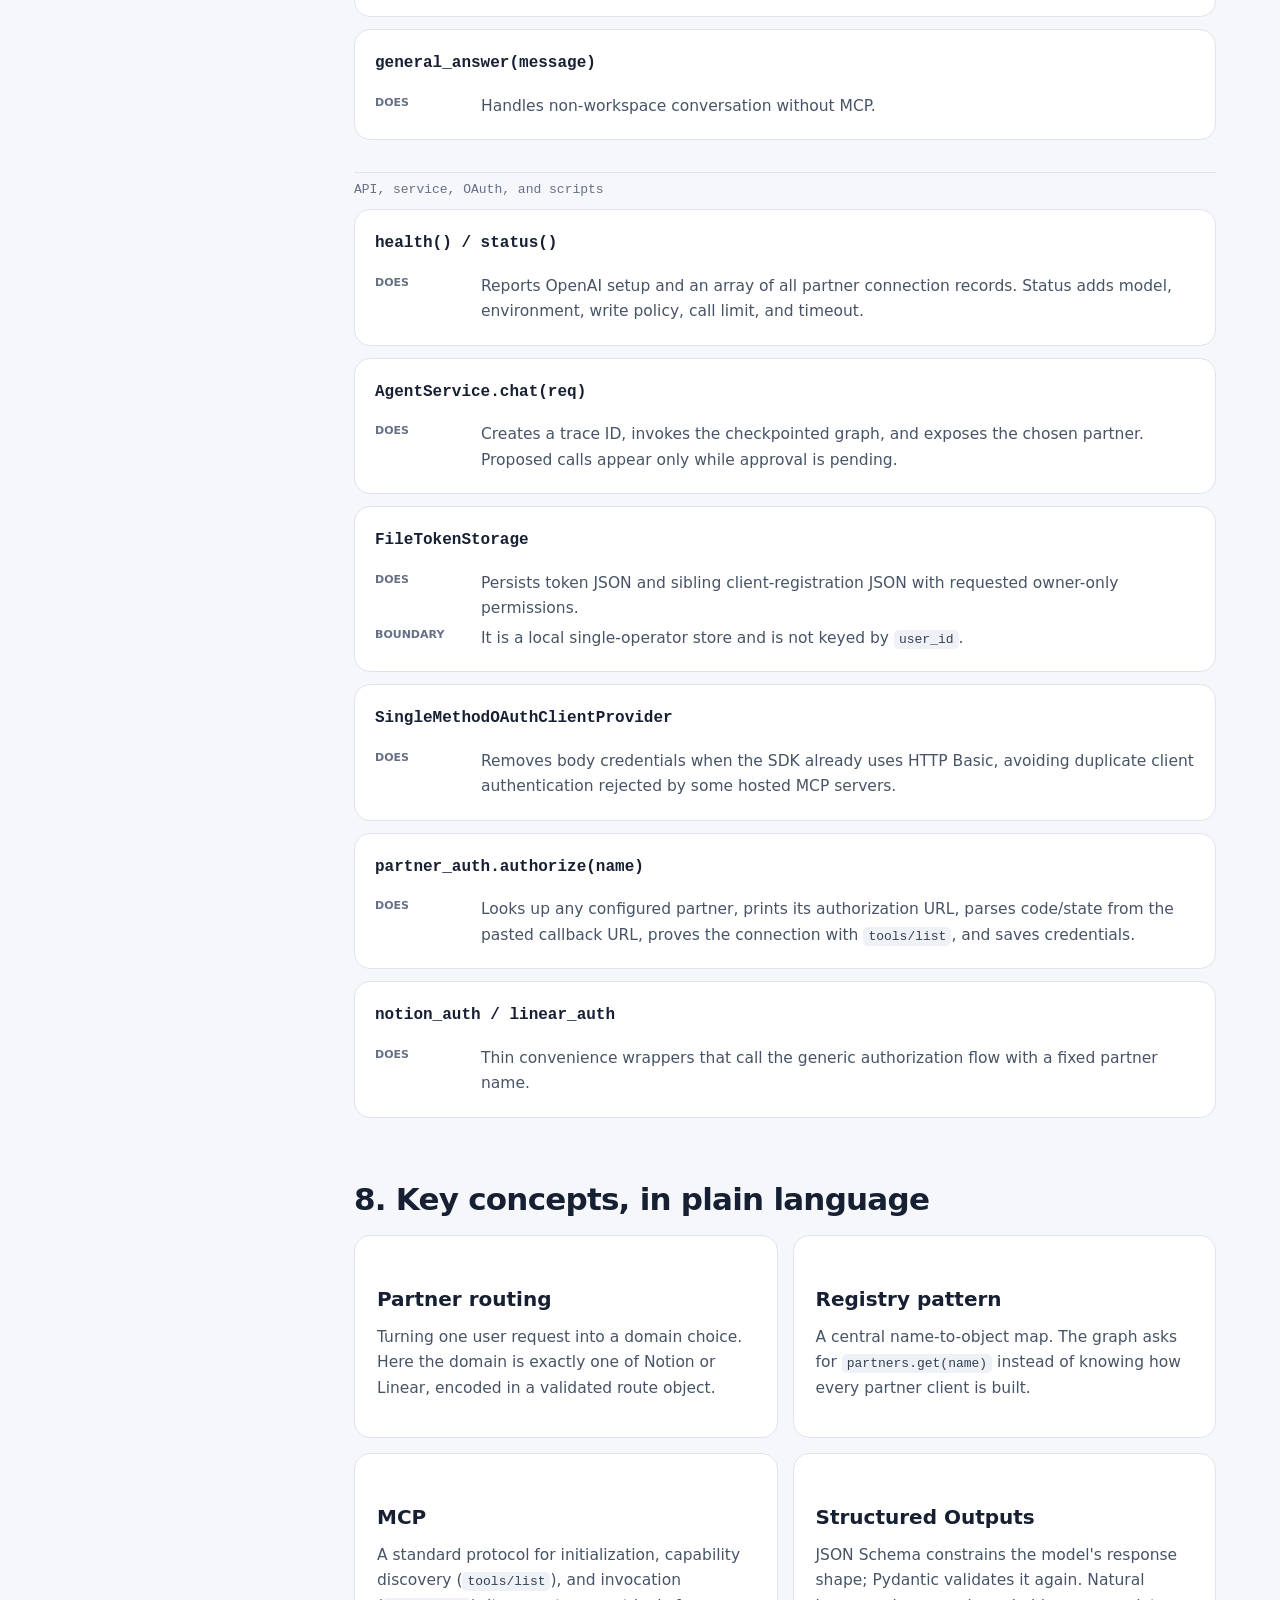
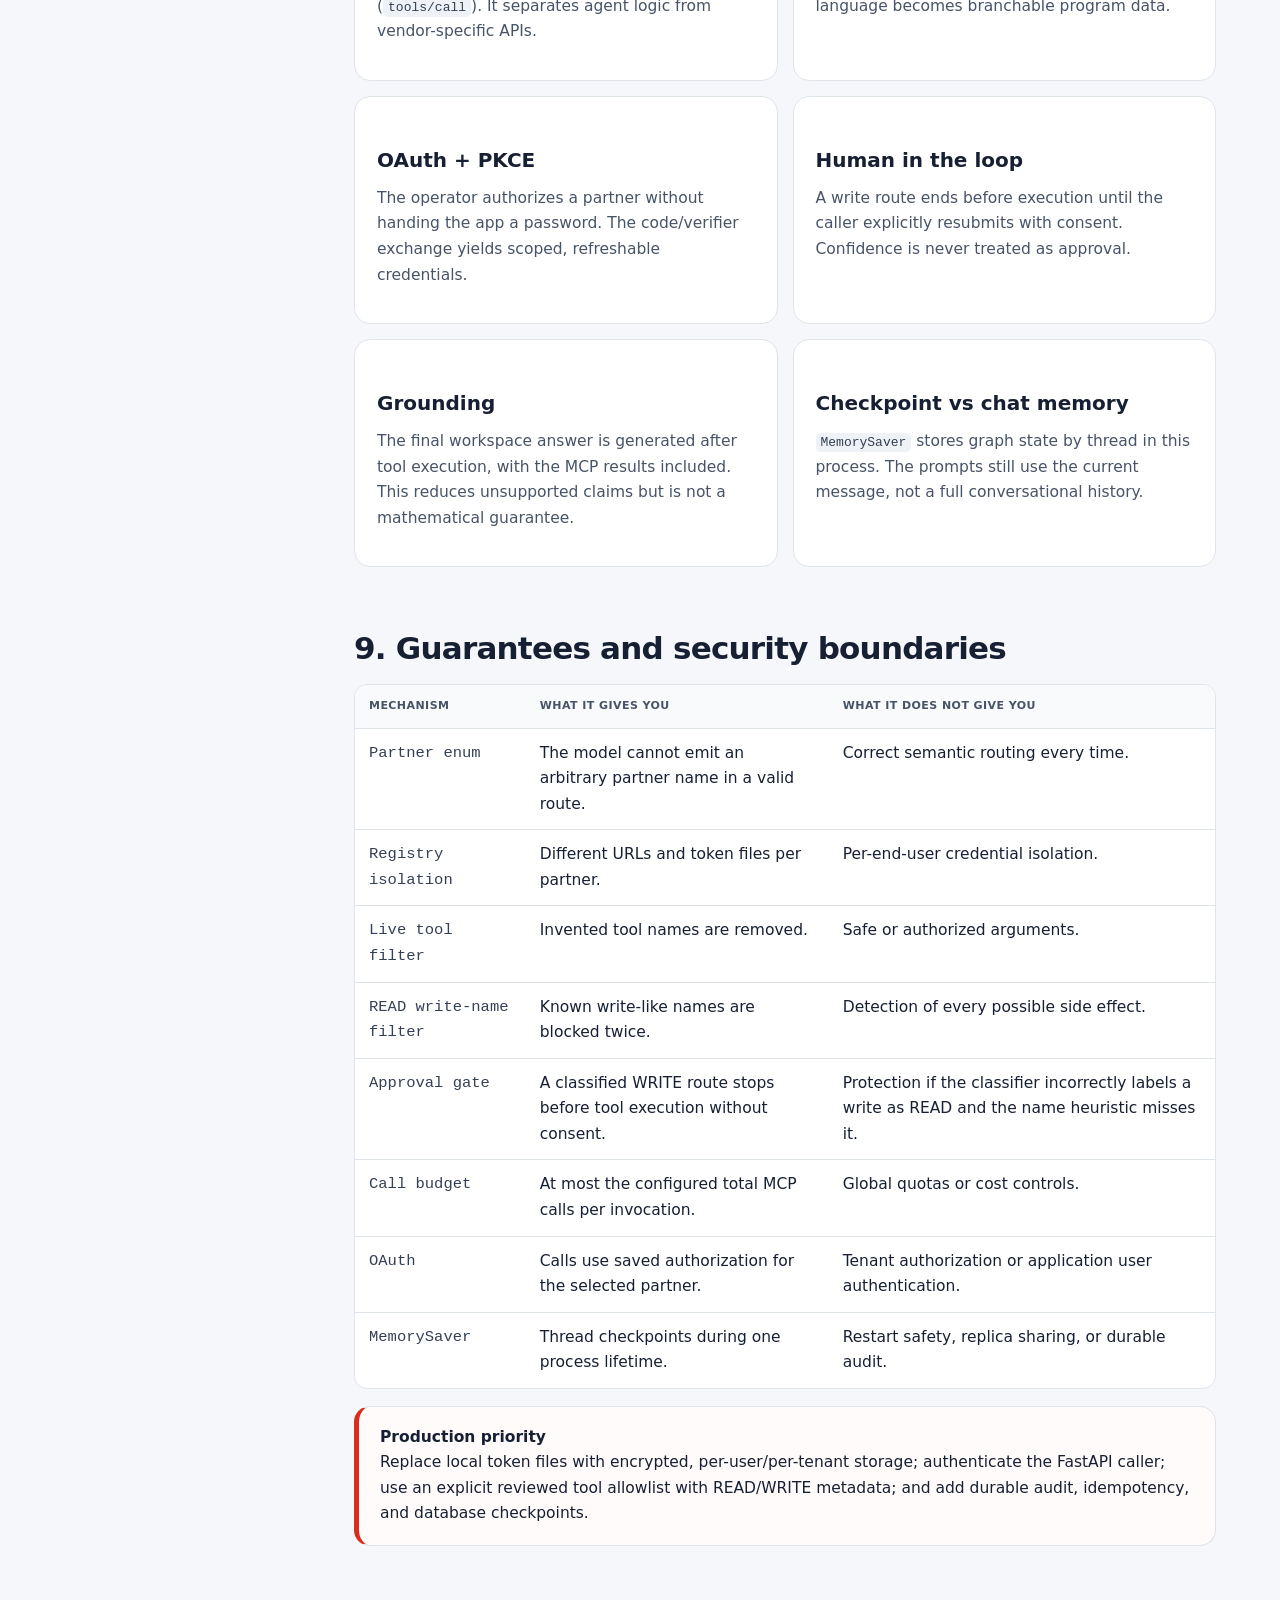
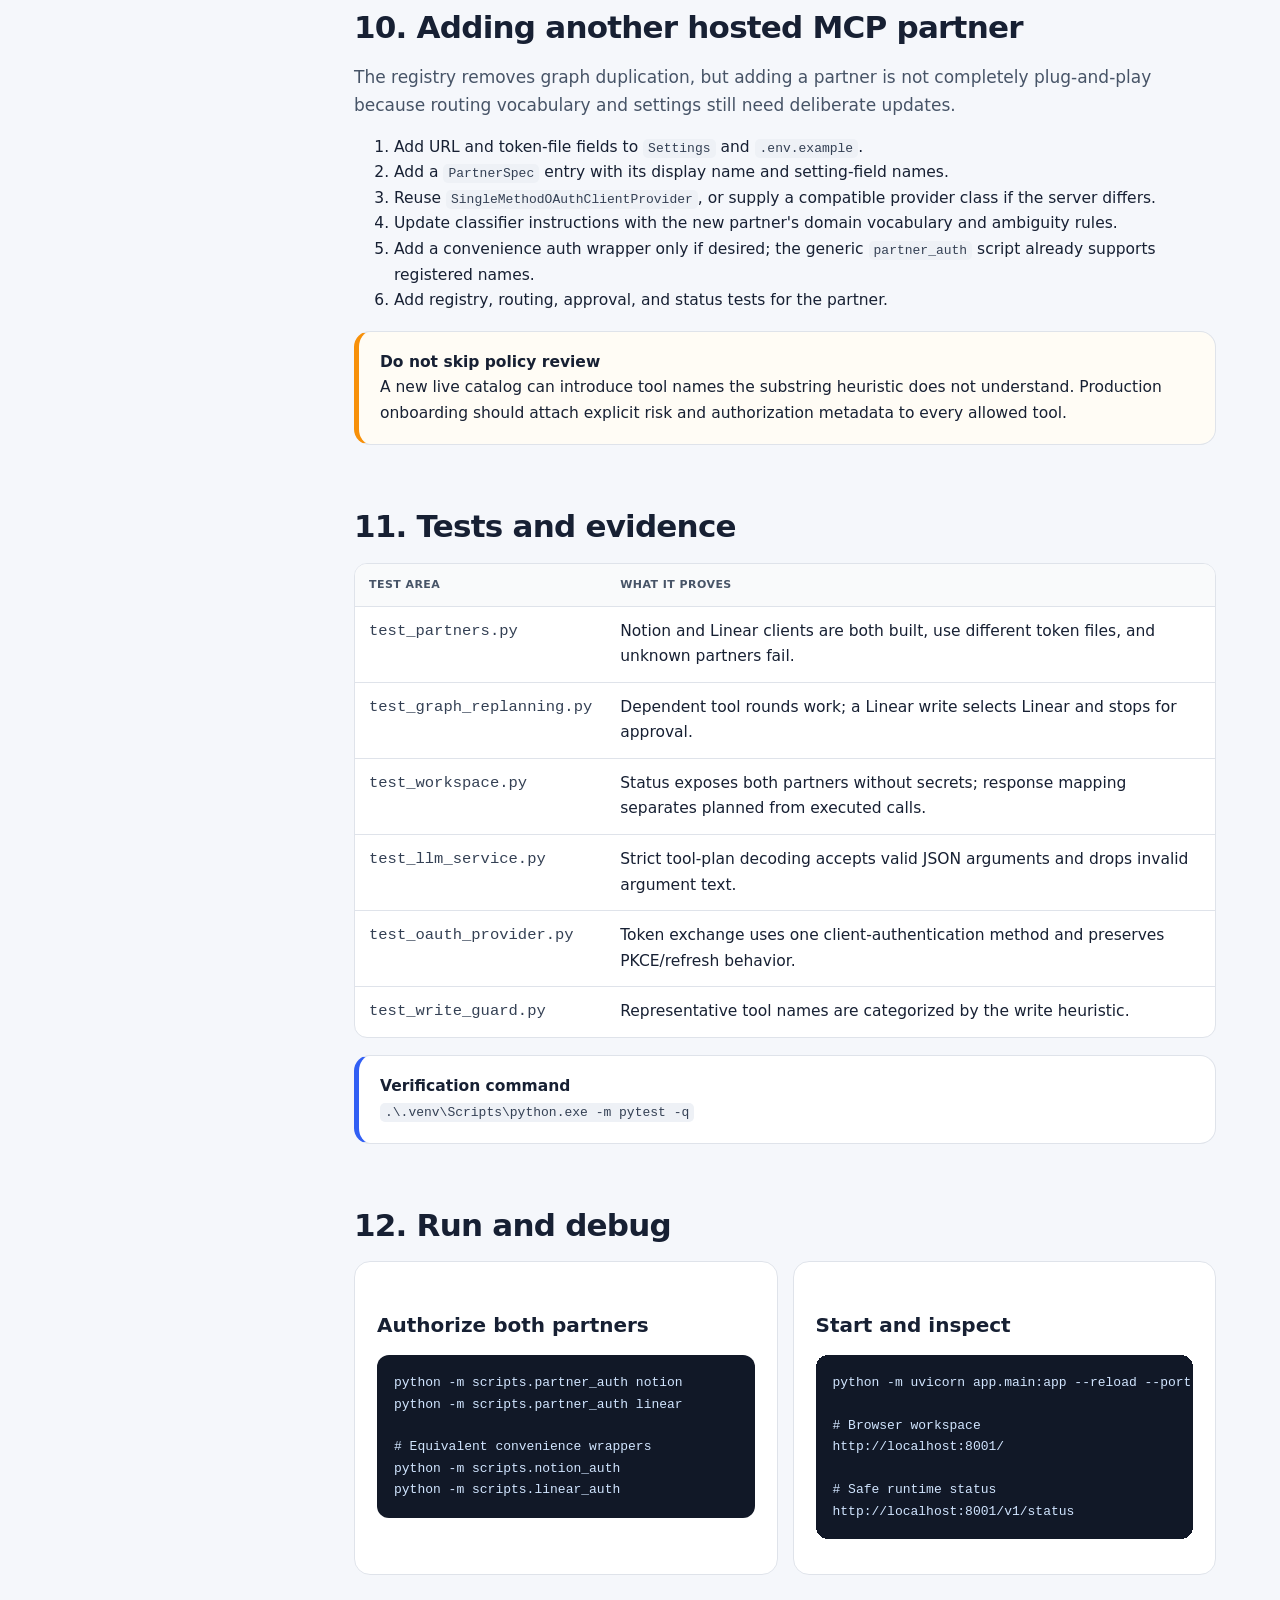
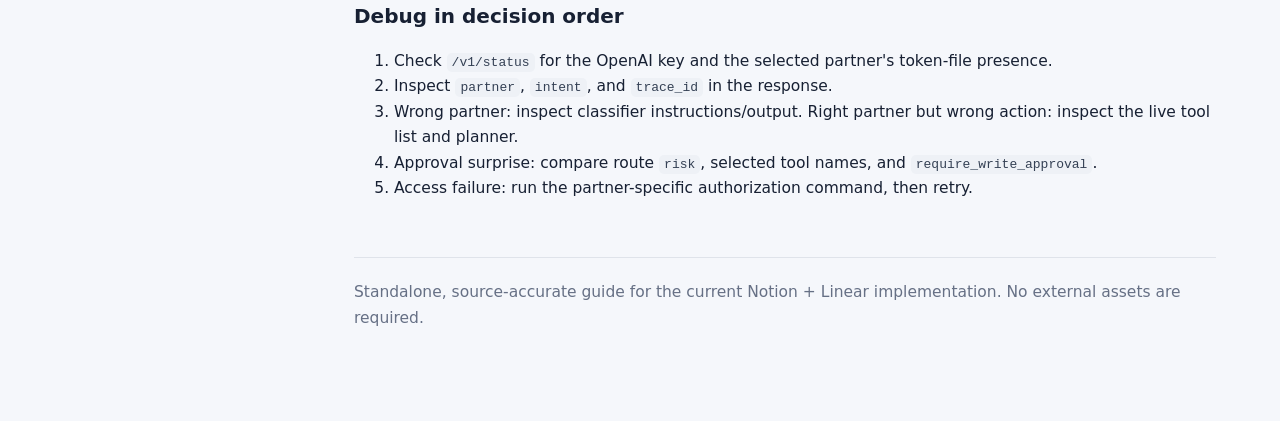
==== commit 0fdd63b2: "update code explaination" ====
--- a/CODE_EXPLAINED.html
+++ b/CODE_EXPLAINED.html
@@ -1,175 +1,193 @@
 <!doctype html>
 <html lang="en">
 <head>
-<meta charset="utf-8"><meta name="viewport" content="width=device-width,initial-scale=1">
-<title>Notion Partner Agent — Code Explained</title>
-<style>
-:root{--bg:#f6f7fb;--paper:#fff;--ink:#172033;--muted:#667085;--line:#dfe3ea;--nav:#101828;--blue:#3468f5;--blue2:#e9efff;--green:#067647;--green2:#ecfdf3;--amber:#b54708;--amber2:#fffaeb;--red:#b42318;--red2:#fef3f2;--code:#111827;--shadow:0 12px 35px #10182814;--r:16px}
-*{box-sizing:border-box}html{scroll-behavior:smooth;scroll-padding-top:20px}body{margin:0;background:var(--bg);color:var(--ink);font:15.5px/1.65 Inter,system-ui,"Segoe UI",sans-serif}.layout{display:grid;grid-template-columns:280px minmax(0,1fr);min-height:100vh}.side{position:sticky;top:0;height:100vh;overflow:auto;background:var(--nav);color:#fff;padding:27px 21px}.brand{display:flex;gap:11px;align-items:center;margin-bottom:24px}.mark{display:grid;place-items:center;width:38px;height:38px;border-radius:10px;background:#fff;color:#101828;font-weight:900;font-size:20px}.brand b,.brand small{display:block}.brand small{color:#98a2b3;font-size:10px;letter-spacing:.1em}.search{width:100%;padding:10px 11px;border:1px solid #344054;border-radius:9px;background:#1d2939;color:#fff}.nav-title{margin:22px 8px 6px;color:#667085;font-size:10px;font-weight:800;letter-spacing:.12em}.side a{display:block;padding:6px 8px;color:#d0d5dd;text-decoration:none;border-radius:7px;font-size:13px}.side a:hover{background:#1d2939;color:#fff}.verified{margin-top:25px;padding:11px;border:1px solid #344054;border-radius:9px;color:#98a2b3;font-size:12px}.main{min-width:0;padding:50px clamp(22px,5vw,74px) 90px}.content{max-width:1100px;margin:auto}.hero{padding:44px;border-radius:22px;color:#fff;background:radial-gradient(circle at 92% 0,#557cff 0,transparent 33%),linear-gradient(135deg,#101828,#253b70);box-shadow:var(--shadow)}.hero h1{font-size:clamp(34px,5vw,55px);line-height:1.05;letter-spacing:-.045em;margin:10px 0 17px}.hero p{max-width:760px;color:#d0d5dd;font-size:18px}.eyebrow,.label{text-transform:uppercase;letter-spacing:.11em;font-weight:800;font-size:11px}.eyebrow{color:#a9c0ff}.chips{display:flex;flex-wrap:wrap;gap:7px;margin-top:22px}.chip{padding:5px 10px;border:1px solid #475467;border-radius:99px;color:#eaecf0;font-size:12px}section{margin-top:52px}h2{font-size:30px;letter-spacing:-.025em;margin:0 0 10px}h3{font-size:20px;margin:25px 0 9px}h4{font-size:16px;margin:0 0 5px}p{margin:7px 0 13px}.lead{font-size:17px;color:#475467;max-width:850px}.grid{display:grid;grid-template-columns:repeat(2,minmax(0,1fr));gap:15px}.grid.three{grid-template-columns:repeat(3,minmax(0,1fr))}.card,.fn,.callout,.step{background:#fff;border:1px solid var(--line);border-radius:var(--r)}.card{padding:22px}.card p{color:#475467}.badge{display:inline-block;padding:3px 8px;border-radius:99px;background:var(--blue2);color:var(--blue);font-size:10px;font-weight:800;text-transform:uppercase;letter-spacing:.05em}.green{background:var(--green2);color:var(--green)}.amber{background:var(--amber2);color:var(--amber)}.red{background:var(--red2);color:var(--red)}code{font:13px ui-monospace,Consolas,monospace;background:#eef1f6;border-radius:5px;padding:2px 5px;color:#344054}pre,.tree{margin:13px 0;background:var(--code);color:#d1e5ff;border-radius:12px;padding:17px;overflow:auto;font:13px/1.65 ui-monospace,Consolas,monospace}.flow{display:flex;align-items:stretch;gap:6px;overflow:auto;padding:17px 3px}.node{flex:0 0 130px;min-height:84px;background:#fff;border:1px solid var(--line);border-top:4px solid var(--blue);border-radius:11px;padding:11px;text-align:center}.node b,.node span{display:block}.node span{color:var(--muted);font-size:11px;line-height:1.35;margin-top:5px}.node.ext{border-top-color:#12b76a}.node.guard{border-top-color:#d92d20}.arrow{align-self:center;color:#98a2b3;font-size:20px}.callout{padding:18px 21px;border-left:5px solid var(--blue);margin:17px 0}.callout.warn{border-left-color:#f79009;background:#fffcf5}.callout.danger{border-left-color:#d92d20;background:#fffbfa}.callout strong{display:block}.steps{counter-reset:n;display:grid;gap:11px}.step{position:relative;padding:17px 19px 17px 64px}.step:before{counter-increment:n;content:counter(n);position:absolute;left:18px;top:17px;width:31px;height:31px;border-radius:50%;display:grid;place-items:center;background:var(--blue);color:#fff;font-weight:800}.step p{color:#475467;margin-bottom:0}.table-wrap{overflow:auto;border:1px solid var(--line);border-radius:13px;background:#fff}table{width:100%;border-collapse:collapse;min-width:680px}th,td{text-align:left;vertical-align:top;padding:12px 14px;border-bottom:1px solid var(--line)}th{background:#f9fafb;color:#475467;font-size:11px;text-transform:uppercase;letter-spacing:.04em}tr:last-child td{border:0}td:first-child{font-family:ui-monospace,Consolas,monospace;color:#344054}.fn-group{margin-top:32px;padding-top:9px;border-top:1px solid var(--line)}.file{font:13px ui-monospace,Consolas,monospace;color:#667085}.fn{padding:20px;margin:12px 0}.fn-head{display:flex;gap:9px;align-items:center;flex-wrap:wrap}.fn-head h4{font-family:ui-monospace,Consolas,monospace}.sig{color:var(--blue);font:12px ui-monospace,Consolas,monospace}.fn dl{display:grid;grid-template-columns:95px 1fr;gap:4px 11px;margin:12px 0 0}.fn dt{font-size:11px;font-weight:800;text-transform:uppercase;color:#667085}.fn dd{margin:0;color:#475467}.keys{display:grid;grid-template-columns:repeat(4,1fr);gap:7px}.key{padding:11px;background:#fff;border:1px solid var(--line);border-radius:9px}.key b{font:12px ui-monospace,Consolas,monospace;color:var(--blue)}.key span{display:block;color:#667085;font-size:11px}.hidden{display:none!important}.footer{margin-top:55px;padding-top:22px;border-top:1px solid var(--line);color:#667085}@media(max-width:900px){.layout{display:block}.side{position:relative;height:auto}.main{padding-top:25px}.grid.three{grid-template-columns:1fr 1fr}.keys{grid-template-columns:1fr 1fr}}@media(max-width:600px){.hero{padding:28px 23px}.grid,.grid.three{grid-template-columns:1fr}.fn dl{grid-template-columns:1fr}}@media print{.side{display:none}.layout{display:block}.main{padding:0}.card,.fn,.step{break-inside:avoid}}
-</style>
+  <meta charset="utf-8">
+  <meta name="viewport" content="width=device-width,initial-scale=1">
+  <title>Multi-Partner Agent - Code Explained</title>
+  <style>
+    :root{--bg:#f5f7fb;--paper:#fff;--ink:#172033;--muted:#667085;--line:#dfe3ea;--nav:#101828;--blue:#315ff4;--blue2:#e9efff;--green:#067647;--green2:#ecfdf3;--amber:#b54708;--amber2:#fffaeb;--red:#b42318;--red2:#fef3f2;--purple:#6941c6;--purple2:#f4f3ff;--code:#111827;--shadow:0 14px 40px #10182812;--r:16px}
+    *{box-sizing:border-box}html{scroll-behavior:smooth;scroll-padding-top:22px}body{margin:0;background:var(--bg);color:var(--ink);font:15.5px/1.65 Inter,system-ui,"Segoe UI",sans-serif}.layout{display:grid;grid-template-columns:290px minmax(0,1fr);min-height:100vh}.side{position:sticky;top:0;height:100vh;overflow:auto;background:var(--nav);color:#fff;padding:27px 21px}.brand{display:flex;gap:11px;align-items:center;margin-bottom:24px}.mark{display:grid;place-items:center;width:40px;height:40px;border-radius:11px;background:linear-gradient(135deg,#fff,#b9c8ff);color:#101828;font-weight:900;font-size:17px}.brand b,.brand small{display:block}.brand small{color:#98a2b3;font-size:10px;letter-spacing:.1em}.search{width:100%;padding:10px 11px;border:1px solid #344054;border-radius:9px;background:#1d2939;color:#fff}.nav-title{margin:22px 8px 6px;color:#667085;font-size:10px;font-weight:800;letter-spacing:.12em}.side a{display:block;padding:6px 8px;color:#d0d5dd;text-decoration:none;border-radius:7px;font-size:13px}.side a:hover{background:#1d2939;color:#fff}.verified{margin-top:25px;padding:12px;border:1px solid #344054;border-radius:9px;color:#98a2b3;font-size:12px}.main{min-width:0;padding:50px clamp(22px,5vw,74px) 90px}.content{max-width:1120px;margin:auto}.hero{padding:46px;border-radius:23px;color:#fff;background:radial-gradient(circle at 92% 0,#557cff 0,transparent 34%),linear-gradient(135deg,#101828,#253b70);box-shadow:var(--shadow)}.hero h1{font-size:clamp(36px,5vw,57px);line-height:1.04;letter-spacing:-.045em;margin:10px 0 17px}.hero p{max-width:810px;color:#d0d5dd;font-size:18px}.eyebrow{text-transform:uppercase;letter-spacing:.11em;font-weight:800;font-size:11px;color:#a9c0ff}.chips{display:flex;flex-wrap:wrap;gap:7px;margin-top:22px}.chip{padding:5px 10px;border:1px solid #475467;border-radius:99px;color:#eaecf0;font-size:12px}section{margin-top:56px}h2{font-size:31px;letter-spacing:-.025em;margin:0 0 10px}h3{font-size:20px;margin:25px 0 9px}h4{font-size:16px;margin:0 0 5px}p{margin:7px 0 13px}.lead{font-size:17px;color:#475467;max-width:890px}.grid{display:grid;grid-template-columns:repeat(2,minmax(0,1fr));gap:15px}.grid.three{grid-template-columns:repeat(3,minmax(0,1fr))}.card,.fn,.callout{background:#fff;border:1px solid var(--line);border-radius:var(--r)}.card{padding:22px}.card p{color:#475467}.badge{display:inline-block;padding:3px 8px;border-radius:99px;background:var(--blue2);color:var(--blue);font-size:10px;font-weight:800;text-transform:uppercase;letter-spacing:.05em}.green{background:var(--green2);color:var(--green)}.amber{background:var(--amber2);color:var(--amber)}.red{background:var(--red2);color:var(--red)}.purple{background:var(--purple2);color:var(--purple)}code{font:13px ui-monospace,Consolas,monospace;background:#eef1f6;border-radius:5px;padding:2px 5px;color:#344054}pre{margin:13px 0;background:var(--code);color:#d1e5ff;border-radius:12px;padding:17px;overflow:auto;font:13px/1.65 ui-monospace,Consolas,monospace}.callout{padding:18px 21px;border-left:5px solid var(--blue);margin:17px 0}.callout.warn{border-left-color:#f79009;background:#fffcf5}.callout.danger{border-left-color:#d92d20;background:#fffbfa}.callout strong{display:block}.diagram{margin:20px 0;padding:20px;background:#fff;border:1px solid var(--line);border-radius:16px;overflow:auto}.diagram-title{font-size:11px;font-weight:800;letter-spacing:.08em;text-transform:uppercase;color:#667085;margin-bottom:14px}.arch{display:grid;grid-template-columns:1fr 48px 1.15fr 48px 1.25fr;align-items:center;min-width:800px}.stack{display:grid;gap:10px}.box{padding:14px;border:1px solid #cfd7e6;border-radius:11px;background:#fff;text-align:center}.box b,.box span{display:block}.box span{font-size:12px;color:var(--muted)}.box.blue{border-color:#a9bcff;background:#f4f6ff}.box.green{border-color:#8be0b3;background:#f1fcf6;color:var(--ink)}.box.purple{border-color:#c8b7ee;background:#f7f5ff;color:var(--ink)}.box.red{border-color:#f4aaa3;background:#fff7f6;color:var(--ink)}.arr{text-align:center;color:#98a2b3;font-size:25px}.route-diagram{display:grid;grid-template-columns:170px 48px minmax(220px,1fr) 48px minmax(210px,1fr);align-items:center;gap:4px;min-width:800px}.fork{display:grid;gap:12px}.loop{border:2px solid #a9bcff;border-radius:15px;padding:14px;background:#f8f9ff}.loop .mini{display:flex;align-items:center;justify-content:center;gap:7px;flex-wrap:wrap}.pill{padding:8px 10px;border:1px solid #cfd7e6;border-radius:9px;background:#fff;font-size:12px}.arrow{color:#98a2b3;font-weight:800}.sequence{display:grid;grid-template-columns:repeat(7,minmax(110px,1fr));gap:9px;min-width:900px}.seq{position:relative;padding:12px 10px;border:1px solid var(--line);border-top:4px solid var(--blue);border-radius:10px;text-align:center;background:#fff}.seq:not(:last-child):after{content:'>';position:absolute;right:-10px;top:34%;color:#98a2b3}.seq b,.seq small{display:block}.seq small{color:var(--muted)}.table-wrap{overflow:auto;border:1px solid var(--line);border-radius:13px;background:#fff}table{width:100%;border-collapse:collapse;min-width:700px}th,td{text-align:left;vertical-align:top;padding:12px 14px;border-bottom:1px solid var(--line)}th{background:#f9fafb;color:#475467;font-size:11px;text-transform:uppercase;letter-spacing:.04em}tr:last-child td{border:0}td:first-child{font-family:ui-monospace,Consolas,monospace;color:#344054}.fn-group{margin-top:32px;padding-top:9px;border-top:1px solid var(--line)}.file{font:13px ui-monospace,Consolas,monospace;color:#667085}.fn{padding:20px;margin:12px 0}.fn-head{display:flex;gap:9px;align-items:center;flex-wrap:wrap}.fn-head h4{font-family:ui-monospace,Consolas,monospace}.sig{color:var(--blue);font:12px ui-monospace,Consolas,monospace}.fn dl{display:grid;grid-template-columns:95px 1fr;gap:4px 11px;margin:12px 0 0}.fn dt{font-size:11px;font-weight:800;text-transform:uppercase;color:#667085}.fn dd{margin:0;color:#475467}.keys{display:grid;grid-template-columns:repeat(4,1fr);gap:7px}.key{padding:11px;background:#fff;border:1px solid var(--line);border-radius:9px}.key b{font:12px ui-monospace,Consolas,monospace;color:var(--blue)}.key span{display:block;color:#667085;font-size:11px}.hidden{display:none!important}.footer{margin-top:55px;padding-top:22px;border-top:1px solid var(--line);color:#667085}@media(max-width:930px){.layout{display:block}.side{position:relative;height:auto}.main{padding-top:25px}.grid.three{grid-template-columns:1fr 1fr}.keys{grid-template-columns:1fr 1fr}}@media(max-width:620px){.hero{padding:28px 23px}.grid,.grid.three{grid-template-columns:1fr}.fn dl{grid-template-columns:1fr}}@media print{.side{display:none}.layout{display:block}.main{padding:0}.card,.fn{break-inside:avoid}}
+  </style>
 </head>
 <body><div class="layout">
 <aside class="side">
- <div class="brand"><div class="mark">N</div><div><b>Code Explained</b><small>NOTION PARTNER AGENT</small></div></div>
- <input id="search" class="search" type="search" placeholder="Filter functions…" aria-label="Filter function catalog">
- <div class="nav-title">UNDERSTAND</div>
- <a href="#overview">1. Mental model</a><a href="#structure">2. Repository map</a><a href="#flow">3. Request flow</a><a href="#scenarios">4. Three paths</a>
- <div class="nav-title">DEEP DIVE</div>
- <a href="#state">State & contracts</a><a href="#functions">Python functions</a><a href="#frontend">Browser functions</a><a href="#concepts">Core concepts</a>
- <div class="nav-title">ENGINEERING</div>
- <a href="#guarantees">Guarantees</a><a href="#limitations">Limitations</a><a href="#tests">Tests</a><a href="#run">Run & debug</a>
- <div class="verified">Source-accurate guide.<br><b style="color:#fff">8 tests passed</b> in the project virtual environment.</div>
+  <div class="brand"><div class="mark">MP</div><div><b>Code Explained</b><small>MULTI-PARTNER AGENT</small></div></div>
+  <input id="search" class="search" type="search" placeholder="Filter functions and concepts..." aria-label="Filter guide">
+  <div class="nav-title">UNDERSTAND</div>
+  <a href="#overview">1. Mental model</a><a href="#architecture">2. Architecture</a><a href="#routing">3. Routing flow</a><a href="#scenarios">4. Execution paths</a>
+  <div class="nav-title">DEEP DIVE</div>
+  <a href="#registry">5. Partner registry</a><a href="#state">6. State and contracts</a><a href="#functions">7. Function catalog</a><a href="#concepts">8. Key concepts</a>
+  <div class="nav-title">ENGINEERING</div>
+  <a href="#security">9. Security boundaries</a><a href="#extend">10. Add a partner</a><a href="#tests">11. Tests</a><a href="#run">12. Run and debug</a>
+  <div class="verified">Source matched to the current branch:<br><b style="color:#fff">Notion + Linear</b></div>
 </aside>
 <main class="main" id="top"><div class="content">
-<header class="hero"><div class="eyebrow">Detailed repository walkthrough</div><h1>A governed AI bridge to Notion</h1><p>The application turns natural-language requests into controlled Notion operations. The model understands and proposes; normal application code routes, approves, executes, and validates.</p><div class="chips"><span class="chip">FastAPI</span><span class="chip">LangGraph</span><span class="chip">OpenAI Responses</span><span class="chip">MCP</span><span class="chip">OAuth 2.0</span><span class="chip">Pydantic</span></div></header>
+<header class="hero"><div class="eyebrow">Current repository walkthrough</div><h1>One governed agent, multiple partners</h1><p>A natural-language request is classified, routed to exactly one configured partner, planned against that partner's live MCP tools, checked for write approval, executed, and summarized from returned evidence.</p><div class="chips"><span class="chip">FastAPI</span><span class="chip">LangGraph</span><span class="chip">OpenAI Responses</span><span class="chip">MCP</span><span class="chip">OAuth 2.0 + PKCE</span><span class="chip">Notion</span><span class="chip">Linear</span></div></header>
 
-<section id="overview"><h2>1. The mental model</h2><p class="lead">This is a coordinator around an LLM, not a model with unrestricted workspace access. Fuzzy language understanding and deterministic control are deliberately separated.</p>
-<div class="grid three"><article class="card"><span class="badge">OpenAI</span><h3>Brain</h3><p>Classifies intent, selects from real tools, and turns raw results into a readable answer.</p></article><article class="card"><span class="badge amber">LangGraph</span><h3>Traffic controller</h3><p>Owns state transitions, branching, checkpointing, limits, and the approval stop.</p></article><article class="card"><span class="badge green">Notion MCP</span><h3>Hands</h3><p>Advertises live capabilities and performs actual reads or writes under OAuth.</p></article></div>
-<div class="callout"><strong>Central design idea</strong>The LLM may propose an action, but it never directly calls Notion. Code filters its proposal against discovered tools, limits calls, checks write approval, and only then invokes MCP.</div></section>
+<section id="overview" class="searchable"><h2>1. The mental model</h2><p class="lead">The system is a coordinator around an LLM. The model handles fuzzy language decisions; ordinary code owns partner selection, limits, approval, execution, and response contracts.</p>
+<div class="grid three"><article class="card"><span class="badge">OpenAI</span><h3>Interpreter and planner</h3><p>Produces a strict route, chooses only from live tools, and converts MCP results into a readable answer.</p></article><article class="card"><span class="badge amber">LangGraph</span><h3>Traffic controller</h3><p>Moves state through deterministic nodes, repeats bounded planning rounds, and stops unapproved writes.</p></article><article class="card"><span class="badge green">Partner MCP</span><h3>Capability boundary</h3><p>The selected Notion or Linear server advertises tools and performs the actual operation with its own OAuth token.</p></article></div>
+<div class="callout"><strong>The key separation</strong>The model selects a partner name and proposes tool calls; it never receives a raw HTTP client or token. The graph resolves the partner through <code>PartnerRegistry</code>, filters the plan, and invokes only that client's MCP interface.</div></section>
 
-<section id="structure"><h2>2. Repository map</h2><pre class="tree">app/
-├── main.py                    # FastAPI app + static UI
-├── api/routes.py              # HTTP endpoints
-├── services/agent_service.py # HTTP ↔ graph adapter
-├── agent/state.py             # shared workflow state
-├── agent/graph.py             # nodes, edges, safety gates
-├── llm/openai_client.py       # classify, plan, answer
-├── mcp/
-│   ├── notion_client.py       # discovery + invocation
-│   ├── oauth_provider.py      # Notion compatibility fix
-│   └── oauth_storage.py       # local credential files
-├── models/schemas.py          # validated contracts
-└── static/                    # browser workspace
-scripts/notion_auth.py         # interactive OAuth bootstrap
-tests/                         # unit/API contract tests</pre>
-<div class="callout warn"><strong>Why these layers matter</strong>Each isolates a reason to change: HTTP behavior, workflow, prompts, partner protocol, credentials, or presentation. Replacing Notion mainly affects the partner/MCP layer and route vocabulary.</div></section>
+<section id="architecture" class="searchable"><h2>2. Architecture and ownership</h2><p class="lead">The reusable center is partner-neutral. Partner-specific information is pushed to configuration and the registry.</p>
+<div class="diagram"><div class="diagram-title">Component architecture</div><div class="arch">
+  <div class="stack"><div class="box blue"><b>Browser UI</b><span>message, approval, inspector</span></div><div class="box"><b>FastAPI</b><span>validation and public JSON</span></div></div><div class="arr">&rarr;</div>
+  <div class="stack"><div class="box purple"><b>OpenAI Responses</b><span>classify, plan, synthesize</span></div><div class="box blue"><b>LangGraph</b><span>branch, loop, gate, checkpoint</span></div><div class="box"><b>PartnerRegistry</b><span>name &rarr; isolated client</span></div></div><div class="arr">&rarr;</div>
+  <div class="stack"><div class="box green"><b>Notion MCP</b><span>Notion token + live tools</span></div><div class="box green"><b>Linear MCP</b><span>Linear token + live tools</span></div><div class="box red"><b>One partner per request</b><span>no cross-partner fan-out</span></div></div>
+</div></div>
+<pre>app/
+|-- main.py                     FastAPI app and static UI
+|-- api/routes.py               /health, /v1/status, /v1/chat
+|-- services/agent_service.py   API-to-graph adapter
+|-- agent/state.py              shared workflow state
+|-- agent/graph.py              nodes, branches, loop, approval gate
+|-- llm/openai_client.py        strict routing, planning, synthesis
+|-- mcp/
+|   |-- partners.py             partner specs, definitions, registry
+|   |-- remote_client.py        reusable hosted MCP/OAuth client
+|   |-- notion_client.py        backward-compatible Notion wrapper
+|   |-- oauth_provider.py       single-method token-auth compatibility
+|   `-- oauth_storage.py        isolated local token/client files
+|-- models/schemas.py           Pydantic public/domain contracts
+`-- static/                     no-build browser workspace
+scripts/partner_auth.py          generic authorization command
+scripts/notion_auth.py           Notion convenience wrapper
+scripts/linear_auth.py           Linear convenience wrapper
+tests/                           graph, registry, OAuth, API contracts</pre>
+</section>
 
-<section id="flow"><h2>3. End-to-end flow</h2><div class="flow">
-<div class="node"><b>Browser</b><span>POST /v1/chat</span></div><div class="arrow">→</div><div class="node"><b>FastAPI</b><span>validate request</span></div><div class="arrow">→</div><div class="node"><b>Service</b><span>trace + invoke</span></div><div class="arrow">→</div><div class="node"><b>Classify</b><span>intent and risk</span></div><div class="arrow">→</div><div class="node ext"><b>Discover</b><span>MCP tools/list</span></div><div class="arrow">→</div><div class="node"><b>Plan</b><span>choose tools</span></div><div class="arrow">→</div><div class="node guard"><b>Approval</b><span>block writes</span></div><div class="arrow">→</div><div class="node ext"><b>Execute</b><span>MCP tools/call</span></div><div class="arrow">→</div><div class="node"><b>Synthesize</b><span>grounded answer</span></div></div>
-<div class="steps">
-<article class="step"><h4>Validate</h4><p>Pydantic bounds message and ID lengths and defaults write approval to false.</p></article>
-<article class="step"><h4>Create context</h4><p>The service generates a trace UUID and uses <code>thread_id</code> as the LangGraph checkpoint key.</p></article>
-<article class="step"><h4>Classify</h4><p>A strict structured model call returns intent, partner, risk, objective, and whether Notion is needed.</p></article>
-<article class="step"><h4>Discover and plan</h4><p>Notion supplies its live catalog. The model chooses calls; code removes unknown names and applies the configured limit.</p></article>
-<article class="step"><h4>Govern</h4><p>Write-looking tools stop before execution unless the request explicitly carries approval.</p></article>
-<article class="step"><h4>Execute, re-plan, and ground</h4><p>Calls run sequentially and results are normalized. The planner receives prior calls/results and may choose the next dependent step—such as access check → search → fetch—until it returns no calls or reaches the total call limit; then the final model call explains the accumulated results.</p></article>
+<section id="routing" class="searchable"><h2>3. End-to-end routing flow</h2><p class="lead">Classification happens before partner lookup. That single decision determines which MCP catalog, credentials, and workspace boundary are used for the rest of the request.</p>
+<div class="diagram"><div class="diagram-title">Control-flow diagram</div><div class="route-diagram">
+  <div class="box blue"><b>POST /v1/chat</b><span>validated ChatRequest</span></div><div class="arr">&rarr;</div>
+  <div class="fork"><div class="box purple"><b>classify</b><span>intent + partner + risk + requires_mcp</span></div><div class="box"><b>General?</b><span>general_answer &rarr; END</span></div></div><div class="arr">&rarr;</div>
+  <div class="loop"><div class="box green"><b>Selected partner</b><span>registry.get(route.partner)</span></div><div class="mini"><span class="pill">tools/list</span><span class="arrow">&rarr;</span><span class="pill">plan</span><span class="arrow">&rarr;</span><span class="pill">approval</span><span class="arrow">&rarr;</span><span class="pill">tools/call</span><span class="arrow">&#8634;</span></div><div class="box"><b>No next call or limit reached</b><span>synthesize &rarr; END</span></div></div>
+</div></div>
+<div class="diagram"><div class="diagram-title">Request sequence</div><div class="sequence"><div class="seq"><b>1. Validate</b><small>Pydantic</small></div><div class="seq"><b>2. Trace</b><small>service UUID</small></div><div class="seq"><b>3. Route</b><small>strict JSON</small></div><div class="seq"><b>4. Resolve</b><small>registry lookup</small></div><div class="seq"><b>5. Discover</b><small>MCP tools/list</small></div><div class="seq"><b>6. Govern</b><small>filter + approve</small></div><div class="seq"><b>7. Ground</b><small>results to answer</small></div></div></div>
+<div class="callout warn"><strong>Bounded re-planning is intentional</strong>After each execution, the graph returns to <code>plan_tools</code>. Previous calls and results let the model perform dependent work such as discover access, search, then fetch. The total across all rounds cannot exceed <code>max_mcp_tool_calls</code>.</div>
+</section>
+
+<section id="scenarios" class="searchable"><h2>4. Four useful execution paths</h2><div class="grid">
+<article class="card"><span class="badge">General</span><h3>"Hello"</h3><p><code>classify &rarr; general &rarr; END</code></p><p>No partner registry lookup and no MCP connection.</p></article>
+<article class="card"><span class="badge green">Notion read</span><h3>"Find our laptop policy"</h3><p>Defaults an ambiguous knowledge/page request to Notion, discovers Notion tools, executes read calls, then synthesizes.</p></article>
+<article class="card"><span class="badge purple">Linear read</span><h3>"List issues in the next cycle"</h3><p>The issue/cycle vocabulary routes to Linear. Only the Linear catalog and token are used.</p></article>
+<article class="card"><span class="badge red">Partner write</span><h3>"Create a Linear issue"</h3><p>The first run returns <code>approval_required=true</code> plus <code>planned_tools</code>. Approval resubmits the request with <code>approve_write=true</code>; classification and planning run again before execution.</p></article>
+</div>
+<div class="callout danger"><strong>Current scope: one partner per request</strong><code>RouteDecision.partner</code> is a single string, not a list. A request that needs both Notion and Linear is not orchestrated across both systems in one graph invocation.</div></section>
+
+<section id="registry" class="searchable"><h2>5. How multiple partners work</h2><p class="lead">The registry converts configuration into long-lived, isolated <code>RemoteMCPClient</code> instances. The graph stays the same as partners are added.</p>
+<div class="diagram"><div class="diagram-title">Registry construction</div><div class="sequence"><div class="seq"><b>PARTNER_SPECS</b><small>names + setting keys</small></div><div class="seq"><b>Settings</b><small>URL + token path</small></div><div class="seq"><b>Definition</b><small>resolved values</small></div><div class="seq"><b>Registry</b><small>dictionary by name</small></div><div class="seq"><b>Remote client</b><small>one per partner</small></div><div class="seq"><b>OAuth store</b><small>separate files</small></div><div class="seq"><b>MCP server</b><small>live capabilities</small></div></div></div>
+<div class="table-wrap"><table><thead><tr><th>Layer</th><th>Notion</th><th>Linear</th><th>Why it matters</th></tr></thead><tbody>
+<tr><td>Partner name</td><td>notion</td><td>linear</td><td>Allowed values are injected into the strict route schema.</td></tr>
+<tr><td>MCP URL</td><td>notion_mcp_url</td><td>linear_mcp_url</td><td>Each client opens its own Streamable HTTP session.</td></tr>
+<tr><td>Token file</td><td>notion_mcp_token_file</td><td>linear_mcp_token_file</td><td>Credentials do not overwrite each other.</td></tr>
+<tr><td>Auth command</td><td>partner_auth notion</td><td>partner_auth linear</td><td>The generic flow is reused; wrappers are convenience entry points.</td></tr>
+<tr><td>Tool catalog</td><td>Live Notion tools</td><td>Live Linear tools</td><td>Tool names and argument schemas are not assumed to be identical.</td></tr>
+</tbody></table></div>
+<div class="callout"><strong>Static partner list, dynamic capabilities</strong>The supported partner names are configured in source through <code>PARTNER_SPECS</code>. Once selected, that partner's available tools are discovered live with MCP <code>tools/list</code>.</div></section>
+
+<section id="state" class="searchable"><h2>6. State and data contracts</h2><p class="lead"><code>AgentState</code> is a <code>TypedDict(total=False)</code>: nodes progressively add fields. Pydantic validates API and classifier models at runtime; the TypedDict itself is primarily developer/tooling guidance.</p>
+<div class="keys"><div class="key"><b>message</b><span>current request</span></div><div class="key"><b>user_id</b><span>metadata only</span></div><div class="key"><b>thread_id</b><span>checkpoint key</span></div><div class="key"><b>approve_write</b><span>explicit consent</span></div><div class="key"><b>route</b><span>includes partner</span></div><div class="key"><b>tools</b><span>selected partner catalog</span></div><div class="key"><b>selected_tools</b><span>current round plan</span></div><div class="key"><b>tool_calls</b><span>accumulated calls</span></div><div class="key"><b>tool_results</b><span>accumulated evidence</span></div><div class="key"><b>answer</b><span>user-facing text</span></div><div class="key"><b>approval_required</b><span>gate outcome</span></div><div class="key"><b>error</b><span>reserved/unused</span></div></div>
+<h3>The route contract</h3><pre>{
+  "intent": "search | read | create | update | comments | users | general",
+  "partner": "notion | linear",
+  "risk": "read | write",
+  "objective": "normalized goal",
+  "requires_mcp": true
+}</pre>
+<div class="table-wrap"><table><thead><tr><th>Contract</th><th>Purpose</th><th>Important behavior</th></tr></thead><tbody><tr><td>ChatRequest</td><td>Public input</td><td>Bounds text/IDs; <code>approve_write</code> defaults false.</td></tr><tr><td>RouteDecision</td><td>Validated classifier output</td><td>Partner is model-selected but restricted by JSON Schema.</td></tr><tr><td>ChatResponse</td><td>Public output</td><td>Includes chosen partner, trace, proposed/actual calls, and results.</td></tr><tr><td>HealthResponse</td><td>Safe readiness view</td><td>Reports token-file presence per partner, never token contents.</td></tr></tbody></table></div></section>
+
+<section id="functions"><h2>7. Current Python function catalog</h2><p class="lead">These entries describe the latest multi-partner implementation. Use the sidebar search to narrow the catalog.</p>
+<div class="fn-group"><div class="file">app/mcp/partners.py</div>
+<article class="fn searchable"><div class="fn-head"><h4>PartnerSpec / PARTNER_SPECS</h4><span class="badge purple">configuration</span></div><dl><dt>Does</dt><dd>Declares partner name, label, URL-setting name, token-setting name, and OAuth provider class.</dd><dt>Why</dt><dd>It is the single catalog used to derive <code>SUPPORTED_PARTNERS</code> and build runtime definitions.</dd></dl></article>
+<article class="fn searchable"><div class="fn-head"><h4>PartnerDefinition.auth_command</h4><span class="sig">property</span></div><dl><dt>Does</dt><dd>Generates <code>python -m scripts.partner_auth &lt;name&gt;</code> for status/setup guidance.</dd></dl></article>
+<article class="fn searchable"><div class="fn-head"><h4>PartnerRegistry.__init__()</h4></div><dl><dt>Does</dt><dd>Indexes definitions by name and creates one <code>RemoteMCPClient</code> per definition.</dd><dt>Isolation</dt><dd>Each instance carries its own endpoint, token file, display name, and OAuth provider.</dd></dl></article>
+<article class="fn searchable"><div class="fn-head"><h4>names / definitions / get(name)</h4></div><dl><dt>Does</dt><dd>Exposes configured keys/definitions and returns the matching client.</dd><dt>Failure</dt><dd>Unknown names become an explicit <code>ValueError</code>.</dd></dl></article>
+<article class="fn searchable"><div class="fn-head"><h4>status()</h4></div><dl><dt>Does</dt><dd>Returns safe setup metadata for every partner: name, label, URL, token-file presence, and auth command.</dd></dl></article>
+<article class="fn searchable"><div class="fn-head"><h4>build_partner_registry(settings=None)</h4></div><dl><dt>Does</dt><dd>Resolves setting names from every spec into concrete definitions, then constructs the registry.</dd></dl></article></div>
+
+<div class="fn-group"><div class="file">app/mcp/remote_client.py</div>
+<article class="fn searchable"><div class="fn-head"><h4>is_write_tool(name)</h4><span class="badge red">policy heuristic</span></div><dl><dt>Does</dt><dd>Looks for write markers including create, update, delete, assign, archive, upload, remove, and add.</dd><dt>Boundary</dt><dd>Name matching is defense-in-depth, not a production authorization policy.</dd></dl></article>
+<article class="fn searchable"><div class="fn-head"><h4>RemoteMCPClient.oauth(...)</h4></div><dl><dt>Does</dt><dd>Builds an OAuth provider with partner-specific metadata and <code>FileTokenStorage</code>.</dd><dt>Concept</dt><dd>Authorization-code + refresh-token grants are requested; the SDK handles discovery and PKCE.</dd></dl></article>
+<article class="fn searchable"><div class="fn-head"><h4>api_oauth()</h4></div><dl><dt>Does</dt><dd>Uses handlers that raise actionable errors rather than attempting interactive authorization inside an API request.</dd></dl></article>
+<article class="fn searchable"><div class="fn-head"><h4>list_tools()</h4><span class="sig">async -&gt; list[dict]</span></div><dl><dt>Does</dt><dd>Opens authenticated HTTP and MCP contexts, initializes the session, calls <code>tools/list</code>, and normalizes name/description/schema.</dd></dl></article>
+<article class="fn searchable"><div class="fn-head"><h4>call_tool(name, arguments)</h4><span class="sig">async -&gt; dict</span></div><dl><dt>Does</dt><dd>Creates an authenticated session, invokes one tool, and normalizes the partner, tool, error flag, and content.</dd></dl></article></div>
+
+<div class="fn-group"><div class="file">app/agent/graph.py</div>
+<article class="fn searchable"><div class="fn-head"><h4>classify(state)</h4></div><dl><dt>Does</dt><dd>Gets a strict route and resets selected tools, call/result history, and approval state for this invocation.</dd></dl></article>
+<article class="fn searchable"><div class="fn-head"><h4>general_or_mcp(state)</h4></div><dl><dt>Does</dt><dd>Branches on <code>requires_mcp</code>; general conversation bypasses every partner.</dd></dl></article>
+<article class="fn searchable"><div class="fn-head"><h4>discover_tools(state)</h4></div><dl><dt>Does</dt><dd>Resolves <code>state.route.partner</code> in the registry and fetches only that client's live catalog.</dd></dl></article>
+<article class="fn searchable"><div class="fn-head"><h4>plan_tools(state)</h4></div><dl><dt>Does</dt><dd>Calculates remaining budget, asks the model for the next calls, drops unknown names, blocks write-like tools on READ routes, removes exact repeats, and slices to budget.</dd><dt>Nuance</dt><dd>The duplicate key is tool name plus deterministically serialized arguments.</dd></dl></article>
+<article class="fn searchable"><div class="fn-head"><h4>after_plan(state)</h4></div><dl><dt>Does</dt><dd>Routes a non-empty plan to approval; an empty plan goes to synthesis.</dd></dl></article>
+<article class="fn searchable"><div class="fn-head"><h4>approval_gate(state)</h4><span class="badge red">safety</span></div><dl><dt>Does</dt><dd>Stops any WRITE route with selected calls when approval is required and absent.</dd><dt>Important</dt><dd>The current gate uses route risk, not <code>is_write_tool</code>, to decide whether consent is required.</dd></dl></article>
+<article class="fn searchable"><div class="fn-head"><h4>execute_tools(state)</h4><span class="badge red">side effects</span></div><dl><dt>Does</dt><dd>Gets the selected partner client, runs calls sequentially, and appends normalized calls/results.</dd><dt>Defense</dt><dd>READ routes skip names that look like writes even if one escaped planning.</dd></dl></article>
+<article class="fn searchable"><div class="fn-head"><h4>synthesize(state)</h4></div><dl><dt>Does</dt><dd>Creates a final answer from the user request, route, and accumulated MCP results.</dd></dl></article>
+<article class="fn searchable"><div class="fn-head"><h4>build_graph(checkpointer=None)</h4></div><dl><dt>Does</dt><dd>Wires all nodes, including <code>execute_tools &rarr; plan_tools</code>, and compiles with an injected checkpointer or <code>MemorySaver</code>.</dd></dl></article></div>
+
+<div class="fn-group"><div class="file">app/llm/openai_client.py</div>
+<article class="fn searchable"><div class="fn-head"><h4>classify(message)</h4></div><dl><dt>Does</dt><dd>Uses strict Structured Outputs. The partner enum is generated from <code>SUPPORTED_PARTNERS</code>.</dd><dt>Routing</dt><dd>Explicit Notion/Linear terms win; knowledge/page ambiguity defaults Notion, issue/project ambiguity defaults Linear.</dd></dl></article>
+<article class="fn searchable"><div class="fn-head"><h4>select_tools(...)</h4></div><dl><dt>Does</dt><dd>Sends the selected partner's compact live schemas plus prior calls/results and requests up to four next calls.</dd><dt>Schema trick</dt><dd>Dynamic MCP arguments travel as <code>arguments_json</code> text because strict JSON schemas cannot accept an arbitrary open-ended object.</dd></dl></article>
+<article class="fn searchable"><div class="fn-head"><h4>answer(...)</h4></div><dl><dt>Does</dt><dd>Grounds the answer in up to 50,000 serialized result characters and forbids claiming success without result evidence.</dd></dl></article>
+<article class="fn searchable"><div class="fn-head"><h4>general_answer(message)</h4></div><dl><dt>Does</dt><dd>Handles non-workspace conversation without MCP.</dd></dl></article></div>
+
+<div class="fn-group"><div class="file">API, service, OAuth, and scripts</div>
+<article class="fn searchable"><div class="fn-head"><h4>health() / status()</h4></div><dl><dt>Does</dt><dd>Reports OpenAI setup and an array of all partner connection records. Status adds model, environment, write policy, call limit, and timeout.</dd></dl></article>
+<article class="fn searchable"><div class="fn-head"><h4>AgentService.chat(req)</h4></div><dl><dt>Does</dt><dd>Creates a trace ID, invokes the checkpointed graph, and exposes the chosen partner. Proposed calls appear only while approval is pending.</dd></dl></article>
+<article class="fn searchable"><div class="fn-head"><h4>FileTokenStorage</h4></div><dl><dt>Does</dt><dd>Persists token JSON and sibling client-registration JSON with requested owner-only permissions.</dd><dt>Boundary</dt><dd>It is a local single-operator store and is not keyed by <code>user_id</code>.</dd></dl></article>
+<article class="fn searchable"><div class="fn-head"><h4>SingleMethodOAuthClientProvider</h4></div><dl><dt>Does</dt><dd>Removes body credentials when the SDK already uses HTTP Basic, avoiding duplicate client authentication rejected by some hosted MCP servers.</dd></dl></article>
+<article class="fn searchable"><div class="fn-head"><h4>partner_auth.authorize(name)</h4></div><dl><dt>Does</dt><dd>Looks up any configured partner, prints its authorization URL, parses code/state from the pasted callback URL, proves the connection with <code>tools/list</code>, and saves credentials.</dd></dl></article>
+<article class="fn searchable"><div class="fn-head"><h4>notion_auth / linear_auth</h4></div><dl><dt>Does</dt><dd>Thin convenience wrappers that call the generic authorization flow with a fixed partner name.</dd></dl></article></div>
+</section>
+
+<section id="concepts"><h2>8. Key concepts, in plain language</h2><div class="grid">
+<article class="card searchable"><h3>Partner routing</h3><p>Turning one user request into a domain choice. Here the domain is exactly one of Notion or Linear, encoded in a validated route object.</p></article>
+<article class="card searchable"><h3>Registry pattern</h3><p>A central name-to-object map. The graph asks for <code>partners.get(name)</code> instead of knowing how every partner client is built.</p></article>
+<article class="card searchable"><h3>MCP</h3><p>A standard protocol for initialization, capability discovery (<code>tools/list</code>), and invocation (<code>tools/call</code>). It separates agent logic from vendor-specific APIs.</p></article>
+<article class="card searchable"><h3>Structured Outputs</h3><p>JSON Schema constrains the model's response shape; Pydantic validates it again. Natural language becomes branchable program data.</p></article>
+<article class="card searchable"><h3>OAuth + PKCE</h3><p>The operator authorizes a partner without handing the app a password. The code/verifier exchange yields scoped, refreshable credentials.</p></article>
+<article class="card searchable"><h3>Human in the loop</h3><p>A write route ends before execution until the caller explicitly resubmits with consent. Confidence is never treated as approval.</p></article>
+<article class="card searchable"><h3>Grounding</h3><p>The final workspace answer is generated after tool execution, with the MCP results included. This reduces unsupported claims but is not a mathematical guarantee.</p></article>
+<article class="card searchable"><h3>Checkpoint vs chat memory</h3><p><code>MemorySaver</code> stores graph state by thread in this process. The prompts still use the current message, not a full conversational history.</p></article>
 </div></section>
 
-<section id="scenarios"><h2>4. Three execution paths</h2><div class="grid three">
-<article class="card"><span class="badge">General</span><h3>“Hello”</h3><p><code>classify → general → END</code></p><p>No Notion connection is made.</p></article>
-<article class="card"><span class="badge green">Read</span><h3>“Find the policy”</h3><p><code>classify → discover → (plan → gate → execute) × bounded rounds → synthesize</code></p></article>
-<article class="card"><span class="badge red">Write</span><h3>“Create a page”</h3><p>First run stops at approval. Approval resubmits with <code>approve_write:true</code>, so classification and planning happen again before execution.</p></article>
-</div></section>
+<section id="security" class="searchable"><h2>9. Guarantees and security boundaries</h2><div class="table-wrap"><table><thead><tr><th>Mechanism</th><th>What it gives you</th><th>What it does not give you</th></tr></thead><tbody>
+<tr><td>Partner enum</td><td>The model cannot emit an arbitrary partner name in a valid route.</td><td>Correct semantic routing every time.</td></tr>
+<tr><td>Registry isolation</td><td>Different URLs and token files per partner.</td><td>Per-end-user credential isolation.</td></tr>
+<tr><td>Live tool filter</td><td>Invented tool names are removed.</td><td>Safe or authorized arguments.</td></tr>
+<tr><td>READ write-name filter</td><td>Known write-like names are blocked twice.</td><td>Detection of every possible side effect.</td></tr>
+<tr><td>Approval gate</td><td>A classified WRITE route stops before tool execution without consent.</td><td>Protection if the classifier incorrectly labels a write as READ and the name heuristic misses it.</td></tr>
+<tr><td>Call budget</td><td>At most the configured total MCP calls per invocation.</td><td>Global quotas or cost controls.</td></tr>
+<tr><td>OAuth</td><td>Calls use saved authorization for the selected partner.</td><td>Tenant authorization or application user authentication.</td></tr>
+<tr><td>MemorySaver</td><td>Thread checkpoints during one process lifetime.</td><td>Restart safety, replica sharing, or durable audit.</td></tr>
+</tbody></table></div>
+<div class="callout danger"><strong>Production priority</strong>Replace local token files with encrypted, per-user/per-tenant storage; authenticate the FastAPI caller; use an explicit reviewed tool allowlist with READ/WRITE metadata; and add durable audit, idempotency, and database checkpoints.</div></section>
 
-<section id="state"><h2>5. State and contracts</h2><p class="lead"><code>AgentState</code> is a <code>TypedDict(total=False)</code>. Nodes progressively add keys; the type helps developers and tools but does not validate data at runtime.</p>
-<div class="keys"><div class="key"><b>message</b><span>current request</span></div><div class="key"><b>user_id</b><span>operator metadata</span></div><div class="key"><b>thread_id</b><span>checkpoint key</span></div><div class="key"><b>approve_write</b><span>consent flag</span></div><div class="key"><b>route</b><span>intent decision</span></div><div class="key"><b>tools</b><span>live catalog</span></div><div class="key"><b>selected_tools</b><span>filtered plan</span></div><div class="key"><b>tool_calls</b><span>actual attempts</span></div><div class="key"><b>tool_results</b><span>MCP output</span></div><div class="key"><b>answer</b><span>user text</span></div><div class="key"><b>approval_required</b><span>gate result</span></div><div class="key"><b>error</b><span>reserved/unused</span></div></div>
-<h3>Pydantic domain models</h3><div class="table-wrap"><table><thead><tr><th>Model</th><th>Purpose</th><th>Significance</th></tr></thead><tbody>
-<tr><td>Intent</td><td>Seven allowed request categories.</td><td>Prevents arbitrary labels downstream.</td></tr><tr><td>Risk</td><td>Read/write distinction.</td><td>Rechecked during execution.</td></tr><tr><td>RouteDecision</td><td>Validated classifier output.</td><td>Bridges probabilistic output to code.</td></tr><tr><td>ChatRequest</td><td>Public input.</td><td>Bounds text/IDs; consent defaults false.</td></tr><tr><td>ChatResponse</td><td>Public output.</td><td>Answer plus trace and execution evidence.</td></tr><tr><td>HealthResponse</td><td>Safe readiness view.</td><td>Reports presence, never secrets.</td></tr>
-</tbody></table></div></section>
+<section id="extend" class="searchable"><h2>10. Adding another hosted MCP partner</h2><p class="lead">The registry removes graph duplication, but adding a partner is not completely plug-and-play because routing vocabulary and settings still need deliberate updates.</p>
+<ol><li>Add URL and token-file fields to <code>Settings</code> and <code>.env.example</code>.</li><li>Add a <code>PartnerSpec</code> entry with its display name and setting-field names.</li><li>Reuse <code>SingleMethodOAuthClientProvider</code>, or supply a compatible provider class if the server differs.</li><li>Update classifier instructions with the new partner's domain vocabulary and ambiguity rules.</li><li>Add a convenience auth wrapper only if desired; the generic <code>partner_auth</code> script already supports registered names.</li><li>Add registry, routing, approval, and status tests for the partner.</li></ol>
+<div class="callout warn"><strong>Do not skip policy review</strong>A new live catalog can introduce tool names the substring heuristic does not understand. Production onboarding should attach explicit risk and authorization metadata to every allowed tool.</div></section>
 
-<section id="functions"><h2>6. Python function catalog</h2><p class="lead">Every meaningful Python function and method is explained here. The sidebar search filters these entries.</p>
-<div class="fn-group"><div class="file">app/main.py + app/core/config.py</div>
-<article class="fn searchable"><div class="fn-head"><h4>workspace()</h4><span class="sig">async → FileResponse</span></div><dl><dt>Does</dt><dd>Serves <code>static/index.html</code> at <code>GET /</code>.</dd><dt>Why</dt><dd>One FastAPI process hosts API and no-build UI.</dd></dl></article>
-<article class="fn searchable"><div class="fn-head"><h4>get_settings()</h4><span class="sig">cached → Settings</span></div><dl><dt>Does</dt><dd>Loads environment and <code>.env</code> into typed settings.</dd><dt>Why</dt><dd><code>@lru_cache</code> creates a stable singleton rather than reparsing configuration.</dd><dt>Note</dt><dd>The API key is required at settings construction; other fields have defaults.</dd></dl></article>
-<div class="callout"><strong>Import-time setup</strong>Logging, the FastAPI object, router, and static mount are configured once when <code>app.main</code> imports.</div></div>
+<section id="tests" class="searchable"><h2>11. Tests and evidence</h2><div class="table-wrap"><table><thead><tr><th>Test area</th><th>What it proves</th></tr></thead><tbody>
+<tr><td>test_partners.py</td><td>Notion and Linear clients are both built, use different token files, and unknown partners fail.</td></tr>
+<tr><td>test_graph_replanning.py</td><td>Dependent tool rounds work; a Linear write selects Linear and stops for approval.</td></tr>
+<tr><td>test_workspace.py</td><td>Status exposes both partners without secrets; response mapping separates planned from executed calls.</td></tr>
+<tr><td>test_llm_service.py</td><td>Strict tool-plan decoding accepts valid JSON arguments and drops invalid argument text.</td></tr>
+<tr><td>test_oauth_provider.py</td><td>Token exchange uses one client-authentication method and preserves PKCE/refresh behavior.</td></tr>
+<tr><td>test_write_guard.py</td><td>Representative tool names are categorized by the write heuristic.</td></tr>
+</tbody></table></div><div class="callout"><strong>Verification command</strong><code>.\.venv\Scripts\python.exe -m pytest -q</code></div></section>
 
-<div class="fn-group"><div class="file">app/api/routes.py</div>
-<article class="fn searchable"><div class="fn-head"><h4>health()</h4><span class="sig">GET /health</span></div><dl><dt>Does</dt><dd>Returns “ok” plus API-key and token-file presence booleans.</dd><dt>Boundary</dt><dd>It does not make live OpenAI or Notion calls.</dd></dl></article>
-<article class="fn searchable"><div class="fn-head"><h4>status()</h4><span class="sig">GET /v1/status</span></div><dl><dt>Does</dt><dd>Extends health with safe model, environment, endpoint, limit, timeout, and policy settings used by the UI.</dd></dl></article>
-<article class="fn searchable"><div class="fn-head"><h4>chat(req)</h4><span class="sig">POST /v1/chat</span></div><dl><dt>Does</dt><dd>Delegates to the service and maps dependency exceptions to HTTP 502.</dd><dt>Note</dt><dd>The current error detail includes exception text, useful locally but too revealing for public deployment.</dd></dl></article></div>
+<section id="run" class="searchable"><h2>12. Run and debug</h2><div class="grid"><article class="card"><h3>Authorize both partners</h3><pre>python -m scripts.partner_auth notion
+python -m scripts.partner_auth linear
 
-<div class="fn-group"><div class="file">app/services/agent_service.py</div>
-<article class="fn searchable"><div class="fn-head"><h4>AgentService.chat(req)</h4><span class="sig">async → ChatResponse</span></div><dl><dt>Does</dt><dd>Creates a trace UUID, builds graph input, invokes the shared compiled graph, and projects internal state into the API model.</dd><dt>Config</dt><dd><code>thread_id</code> controls checkpointing; trace/user IDs are metadata.</dd><dt>Nuance</dt><dd>Proposed tools are exposed only when approval is pending; executed calls/results are exposed after execution.</dd></dl></article></div>
+# Equivalent convenience wrappers
+python -m scripts.notion_auth
+python -m scripts.linear_auth</pre></article><article class="card"><h3>Start and inspect</h3><pre>python -m uvicorn app.main:app --reload --port 8001
 
-<div class="fn-group"><div class="file">app/agent/graph.py</div>
-<article class="fn searchable"><div class="fn-head"><h4>classify(state)</h4><span class="sig">async node</span></div><dl><dt>Does</dt><dd>Classifies <code>message</code> and resets calls, results, and approval state for this invocation.</dd></dl></article>
-<article class="fn searchable"><div class="fn-head"><h4>general_or_mcp(state)</h4><span class="sig">router</span></div><dl><dt>Does</dt><dd>Returns <code>discover_tools</code> or <code>general</code> from <code>route.requires_mcp</code>.</dd></dl></article>
-<article class="fn searchable"><div class="fn-head"><h4>general(state)</h4><span class="sig">async node</span></div><dl><dt>Does</dt><dd>Gets a plain model answer when workspace context is unnecessary.</dd></dl></article>
-<article class="fn searchable"><div class="fn-head"><h4>discover_tools(state)</h4><span class="sig">async node</span></div><dl><dt>Does</dt><dd>Fetches the live Notion MCP tool catalog.</dd><dt>Why</dt><dd>Capabilities and input schemas need not be hard-coded.</dd></dl></article>
-<article class="fn searchable"><div class="fn-head"><h4>plan_tools(state)</h4><span class="sig">async node</span></div><dl><dt>Does</dt><dd>Asks the model for calls, removes undiscovered names, and truncates to the configured maximum.</dd><dt>Boundary</dt><dd>Arguments remain model-produced; the MCP server validates them.</dd></dl></article>
-<article class="fn searchable"><div class="fn-head"><h4>approval_gate(state)</h4><span class="badge red">safety</span></div><dl><dt>Does</dt><dd>Finds write-looking selected tools. When policy is on and consent is absent, sets an explanatory answer and approval flag.</dd><dt>Guarantee</dt><dd>That graph path ends before any tool call.</dd></dl></article>
-<article class="fn searchable"><div class="fn-head"><h4>after_approval(state)</h4><span class="sig">router</span></div><dl><dt>Does</dt><dd>Converts gate state to either LangGraph <code>END</code> or <code>execute_tools</code>.</dd></dl></article>
-<article class="fn searchable"><div class="fn-head"><h4>execute_tools(state)</h4><span class="badge red">side effects</span></div><dl><dt>Does</dt><dd>Runs selected calls sequentially and records attempted calls/results.</dd><dt>Defense</dt><dd>Skips a write-looking tool when the classified route is READ.</dd><dt>Failure</dt><dd>One raised exception aborts the node; there is no per-call recovery.</dd></dl></article>
-<article class="fn searchable"><div class="fn-head"><h4>synthesize(state)</h4><span class="sig">async node</span></div><dl><dt>Does</dt><dd>Turns route plus MCP results into the final user-facing answer.</dd></dl></article>
-<article class="fn searchable"><div class="fn-head"><h4>build_graph(checkpointer=None)</h4><span class="sig">→ compiled graph</span></div><dl><dt>Does</dt><dd>Registers nodes/edges and compiles with the injected checkpointer or <code>MemorySaver</code>.</dd><dt>Seam</dt><dd>A durable production checkpointer can be injected here.</dd></dl></article></div>
+# Browser workspace
+http://localhost:8001/
 
-<div class="fn-group"><div class="file">app/llm/openai_client.py</div>
-<article class="fn searchable"><div class="fn-head"><h4>LLMService.__init__()</h4></div><dl><dt>Does</dt><dd>Captures model name and defers client construction.</dd></dl></article>
-<article class="fn searchable"><div class="fn-head"><h4>LLMService.client</h4><span class="sig">property</span></div><dl><dt>Does</dt><dd>Checks the key, lazily creates <code>AsyncOpenAI</code>, and caches it.</dd></dl></article>
-<article class="fn searchable"><div class="fn-head"><h4>classify(message)</h4><span class="sig">async → RouteDecision</span></div><dl><dt>Does</dt><dd>Requests strict JSON-schema output and validates it again with Pydantic.</dd><dt>Concept</dt><dd>Free-form language becomes a small, machine-safe decision object.</dd></dl></article>
-<article class="fn searchable"><div class="fn-head"><h4>select_tools(message, route, tools)</h4><span class="sig">async → list</span></div><dl><dt>Does</dt><dd>Sends compact live schemas and asks for up to four minimal call objects.</dd><dt>Nuance</dt><dd>The schema hard-codes four; the graph setting can further reduce that number.</dd></dl></article>
-<article class="fn searchable"><div class="fn-head"><h4>answer(message, route, results)</h4><span class="sig">async → str</span></div><dl><dt>Does</dt><dd>Supplies up to 50,000 serialized result characters with instructions against unsupported claims.</dd><dt>Boundary</dt><dd>Prompt grounding reduces hallucination; it is not a formal proof.</dd></dl></article>
-<article class="fn searchable"><div class="fn-head"><h4>general_answer(message)</h4><span class="sig">async → str</span></div><dl><dt>Does</dt><dd>Makes a basic Responses API call for non-workspace conversation.</dd></dl></article></div>
+# Safe runtime status
+http://localhost:8001/v1/status</pre></article></div>
+<h3>Debug in decision order</h3><ol><li>Check <code>/v1/status</code> for the OpenAI key and the selected partner's token-file presence.</li><li>Inspect <code>partner</code>, <code>intent</code>, and <code>trace_id</code> in the response.</li><li>Wrong partner: inspect classifier instructions/output. Right partner but wrong action: inspect the live tool list and planner.</li><li>Approval surprise: compare route <code>risk</code>, selected tool names, and <code>require_write_approval</code>.</li><li>Access failure: run the partner-specific authorization command, then retry.</li></ol></section>
 
-<div class="fn-group"><div class="file">app/mcp/oauth_storage.py + oauth_provider.py</div>
-<article class="fn searchable"><div class="fn-head"><h4>FileTokenStorage.__init__(token_file)</h4></div><dl><dt>Does</dt><dd>Defines token and sibling client-registration paths.</dd></dl></article>
-<article class="fn searchable"><div class="fn-head"><h4>get_tokens() / get_client_info()</h4></div><dl><dt>Does</dt><dd>Reads and validates SDK models when files exist, otherwise returns <code>None</code>.</dd></dl></article>
-<article class="fn searchable"><div class="fn-head"><h4>set_tokens() / set_client_info()</h4></div><dl><dt>Does</dt><dd>Creates directories, writes JSON, and requests owner-only <code>0600</code> permissions.</dd><dt>Boundary</dt><dd>Local single-operator storage; not encrypted or keyed by <code>user_id</code>.</dd></dl></article>
-<article class="fn searchable"><div class="fn-head"><h4>_NotionOAuthContext.prepare_token_auth(data, headers)</h4><span class="badge amber">compatibility</span></div><dl><dt>Does</dt><dd>After SDK preparation, removes body client credentials when HTTP Basic authentication is already present.</dd><dt>Why</dt><dd>Notion rejects duplicate client authentication.</dd></dl></article>
-<article class="fn searchable"><div class="fn-head"><h4>NotionOAuthClientProvider.__init__()</h4></div><dl><dt>Does</dt><dd>Replaces the SDK context with the Notion-specific subclass while copying every dataclass field.</dd><dt>Why</dt><dd>Overrides one hook while preserving discovery, PKCE, refresh, and state.</dd></dl></article></div>
-
-<div class="fn-group"><div class="file">app/mcp/notion_client.py</div>
-<article class="fn searchable"><div class="fn-head"><h4>_reauth_redirect() / _reauth_callback()</h4></div><dl><dt>Does</dt><dd>Always raise guidance to use the interactive script.</dd><dt>Why</dt><dd>An API worker must not print URLs and wait for terminal input during a request.</dd></dl></article>
-<article class="fn searchable"><div class="fn-head"><h4>NotionMCPClient.__init__()</h4></div><dl><dt>Does</dt><dd>Captures cached application settings.</dd></dl></article>
-<article class="fn searchable"><div class="fn-head"><h4>NotionMCPClient._oauth()</h4></div><dl><dt>Does</dt><dd>Builds OAuth metadata, file storage, redirect handlers, and the Notion-compatible provider.</dd></dl></article>
-<article class="fn searchable"><div class="fn-head"><h4>list_tools()</h4><span class="sig">async → list[dict]</span></div><dl><dt>Does</dt><dd>Opens authenticated HTTP and MCP contexts, initializes the session, calls <code>tools/list</code>, and normalizes tool objects.</dd><dt>Pattern</dt><dd>Nested async context managers guarantee cleanup.</dd></dl></article>
-<article class="fn searchable"><div class="fn-head"><h4>call_tool(name, arguments)</h4><span class="sig">async → dict</span></div><dl><dt>Does</dt><dd>Creates a new authenticated MCP session, invokes the tool, and serializes content to type/text objects plus <code>isError</code>.</dd></dl></article>
-<article class="fn searchable"><div class="fn-head"><h4>is_write_tool(name)</h4><span class="badge red">policy heuristic</span></div><dl><dt>Does</dt><dd>Checks lowercase names for create, update, delete, move, duplicate, comment, or append.</dd><dt>Risk</dt><dd>Substrings can miss or misclassify names. Production needs explicit reviewed metadata.</dd></dl></article></div>
-
-<div class="fn-group"><div class="file">scripts/notion_auth.py</div>
-<article class="fn searchable"><div class="fn-head"><h4>redirect(url)</h4></div><dl><dt>Does</dt><dd>Prints the discovered authorization URL.</dd></dl></article>
-<article class="fn searchable"><div class="fn-head"><h4>callback()</h4></div><dl><dt>Does</dt><dd>Reads the full redirected URL and extracts OAuth code/state.</dd><dt>Why</dt><dd>The callback page need not render; its query string contains the PKCE exchange data.</dd></dl></article>
-<article class="fn searchable"><div class="fn-head"><h4>main()</h4></div><dl><dt>Does</dt><dd>Runs the OAuth-enabled MCP session, lists tools as proof, and persists registration/tokens through storage.</dd></dl></article></div>
-</section>
-
-<section id="frontend"><h2>7. Browser function catalog</h2><p class="lead">The frontend is framework-free. Dynamic user/server content is written with <code>textContent</code> or JSON serialization, which avoids interpreting it as HTML.</p>
-<div class="table-wrap"><table><thead><tr><th>Function / handler</th><th>Purpose</th></tr></thead><tbody>
-<tr><td>$(id)</td><td>Short <code>getElementById</code> helper.</td></tr><tr><td>icons()</td><td>Renders Lucide placeholders; optional chaining tolerates a missing global.</td></tr><tr><td>text(id,value)</td><td>Safely sets text.</td></tr><tr><td>toast(value)</td><td>Shows timed copy feedback.</td></tr><tr><td>status(...)</td><td>Updates connection label and good/bad class together.</td></tr>
-<tr><td>refreshStatus()</td><td>Fetches runtime status with a 10s timeout and displays exact setup guidance.</td></tr><tr><td>syncControls()</td><td>Derives disabled controls and character count from busy/approval/input state.</td></tr><tr><td>addMessage(...)</td><td>Builds safe message DOM, stamps time, scrolls, and returns the article.</td></tr><tr><td>scrollChat()</td><td>Shows newest content.</td></tr><tr><td>details(...)</td><td>Creates expandable JSON call/result entries.</td></tr>
-<tr><td>inspect(data)</td><td>Populates request details; shows proposed calls while blocked, actual calls otherwise.</td></tr><tr><td>sendRequest(...)</td><td>Main UI transaction: locks state, posts JSON, times work, handles approval/result/error, and always restores controls.</td></tr><tr><td>tick()</td><td>Inner timer based on monotonic <code>performance.now()</code>.</td></tr><tr><td>copyText(...)</td><td>Uses Clipboard API with failure feedback.</td></tr>
-<tr><td>form submit</td><td>Builds a fresh unapproved request.</td></tr><tr><td>keydown</td><td>Enter sends; Shift+Enter adds a line; IME composition is respected.</td></tr><tr><td>document click</td><td>Delegates suggestion buttons via <code>data-prompt</code>.</td></tr><tr><td>approve / decline</td><td>Approve resends saved payload; decline makes no server request.</td></tr><tr><td>new-chat</td><td>Creates a new thread UUID and resets conversation/inspector.</td></tr>
-</tbody></table></div><div class="callout warn"><strong>Client confirmation is UX; the server gate is security</strong>Callers can bypass the browser. Enforcement therefore belongs in <code>approval_gate</code>.</div></section>
-
-<section id="concepts"><h2>8. Concepts behind it</h2><div class="grid">
-<article class="card"><h3>Agent vs chatbot</h3><p>A chatbot maps text to text. This agent maps text through a state machine that discovers abilities, pauses for consent, causes side effects, and returns evidence.</p></article>
-<article class="card"><h3>Structured outputs</h3><p>JSON Schema restricts model shape; Pydantic validates it. Probabilistic interpretation becomes data that ordinary code can branch on.</p></article>
-<article class="card"><h3>MCP</h3><p>A standard handshake plus <code>tools/list</code> and <code>tools/call</code> lets the client plan against live partner capabilities.</p></article>
-<article class="card"><h3>OAuth + PKCE</h3><p>The operator authorizes without giving a password. Authorization code and verifier yield renewable scoped tokens.</p></article>
-<article class="card"><h3>Human in the loop</h3><p>A potential side effect stops at a control point. Consent is explicit input, never inferred from model confidence.</p></article>
-<article class="card"><h3>Defense in depth</h3><p>The prompt prohibits writes on reads, the gate detects writes, and execution checks risk again.</p></article>
-<article class="card"><h3>Grounding</h3><p>Workspace answers are generated after retrieval with MCP results included in the final model request.</p></article>
-<article class="card"><h3>Async I/O</h3><p><code>async/await</code> lets the server handle other work while OpenAI, Notion, or HTTP is waiting.</p></article></div></section>
-
-<section id="guarantees"><h2>9. Guarantees and boundaries</h2><div class="table-wrap"><table><thead><tr><th>Mechanism</th><th>Guarantees</th><th>Does not guarantee</th></tr></thead><tbody>
-<tr><td>Strict route schema</td><td>Allowed fields and enums.</td><td>Correct semantic judgment.</td></tr><tr><td>Name filter</td><td>Invented tool names are removed.</td><td>Safe or wise arguments.</td></tr><tr><td>Call cap</td><td>Bounded calls per request.</td><td>Global cost/rate limits.</td></tr><tr><td>Approval gate</td><td>Detected writes stop without consent.</td><td>Detection of every write name.</td></tr><tr><td>OAuth</td><td>Calls use saved operator authorization.</td><td>Per-user token isolation.</td></tr><tr><td>Grounding prompt</td><td>The model is instructed to use results.</td><td>Zero hallucination.</td></tr><tr><td>MemorySaver</td><td>State during one process lifetime.</td><td>Restart/replica persistence or chat history in prompts.</td></tr>
-</tbody></table></div></section>
-
-<section id="limitations"><h2>10. Important limitations</h2><div class="grid">
-<article class="card"><span class="badge red">Security</span><h3>Single operator</h3><p><code>user_id</code> is metadata, not credential selection. Multi-user deployment needs authentication and encrypted per-user storage.</p></article>
-<article class="card"><span class="badge red">Policy</span><h3>Name heuristic</h3><p>Replace substrings with an allowlist carrying explicit risk, scopes, and argument policy.</p></article>
-<article class="card"><span class="badge amber">Planning</span><h3>Bounded re-planning</h3><p>Dependent actions now work across rounds, but all rounds share <code>max_mcp_tool_calls</code>. Complex tasks that need more steps stop at the cap and synthesize from partial results.</p></article>
-<article class="card"><span class="badge amber">Memory</span><h3>No chat history</h3><p>Checkpointed state exists, but model prompts receive only the current message. Add a message reducer and bounded history.</p></article>
-<article class="card"><span class="badge amber">Reliability</span><h3>Ambiguous retries</h3><p>A timeout may happen after a write commits. Add idempotency/reconciliation and durable audit records.</p></article>
-<article class="card"><span class="badge amber">Persistence</span><h3>In memory only</h3><p><code>DATABASE_URL</code> is unused. Replicas need database checkpoints.</p></article>
-<article class="card"><span class="badge amber">Errors</span><h3>Details exposed</h3><p>Sanitize public 502 messages and log detail under the trace ID.</p></article>
-<article class="card"><span class="badge amber">Container</span><h3>Read-only secrets</h3><p>Compose mounts secrets read-only while token refresh may rewrite them. Use writable secure/external storage.</p></article>
-</div></section>
-
-<section id="tests"><h2>11. Tests and evidence</h2><div class="table-wrap"><table><thead><tr><th>Test area</th><th>What it proves</th><th>Not covered</th></tr></thead><tbody>
-<tr><td>Request model</td><td>Approval defaults false.</td><td>All validation edges.</td></tr><tr><td>OAuth provider</td><td>Basic/post/public client auth placement, PKCE verifier, refresh token.</td><td>Live Notion OAuth.</td></tr><tr><td>Workspace/status</td><td>UI/assets serve and secrets are not exposed.</td><td>Browser behavior/layout.</td></tr><tr><td>Response mapping</td><td>Proposed vs actual details and trace are correct.</td><td>Graph is mocked.</td></tr><tr><td>Write guard</td><td>Four representative names classify correctly.</td><td>Whole live catalog.</td></tr>
-</tbody></table></div><div class="callout"><strong>Verified command</strong><code>.\.venv\Scripts\python.exe -m pytest -q</code> → <b>8 passed</b>, with one third-party AnyIO deprecation warning.</div></section>
-
-<section id="run"><h2>12. Run and debug</h2><div class="grid"><article class="card"><h3>Setup</h3><pre>python -m venv .venv
-.\.venv\Scripts\activate
-pip install -r requirements.txt
-Copy-Item .env.example .env
-# Set OPENAI_API_KEY in .env</pre></article><article class="card"><h3>Authorize and start</h3><pre>python scripts/notion_auth.py
-uvicorn app.main:app --reload
-# UI:   http://localhost:8000/
-# Docs: http://localhost:8000/docs</pre></article></div>
-<h3>Debugging order</h3><ol><li>Check <code>/v1/status</code>.</li><li>Inspect response trace, intent, calls, and results.</li><li>Routing issue: inspect <code>classify</code>; wrong action: <code>plan_tools</code>; access issue: OAuth/MCP.</li><li>For writes, verify both route risk and <code>is_write_tool</code>.</li><li>Run tests through the project virtual environment.</li></ol></section>
-
-<footer class="footer">Standalone, source-accurate repository guide. No server or external assets are required to read this file.</footer>
+<footer class="footer">Standalone, source-accurate guide for the current Notion + Linear implementation. No external assets are required.</footer>
 </div></main></div>
 <script>
 const search=document.getElementById('search'),items=[...document.querySelectorAll('.searchable')];
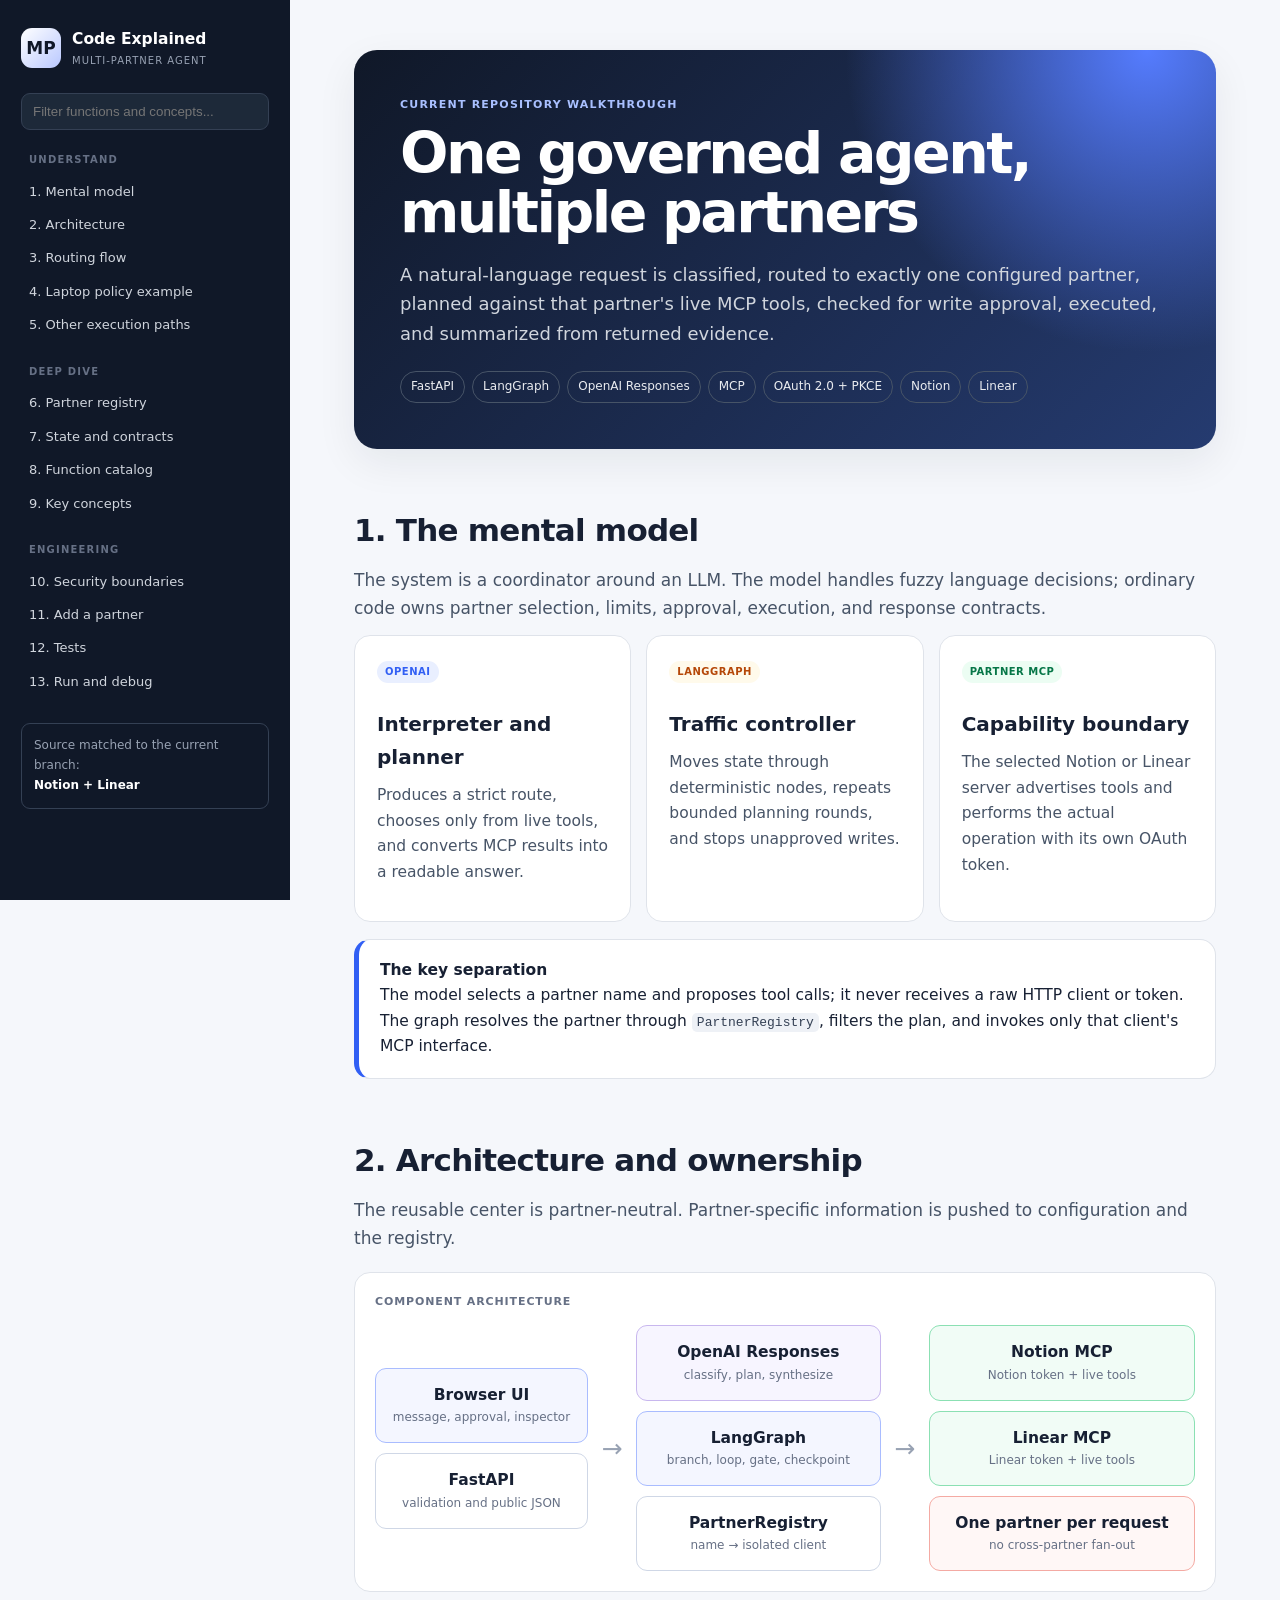
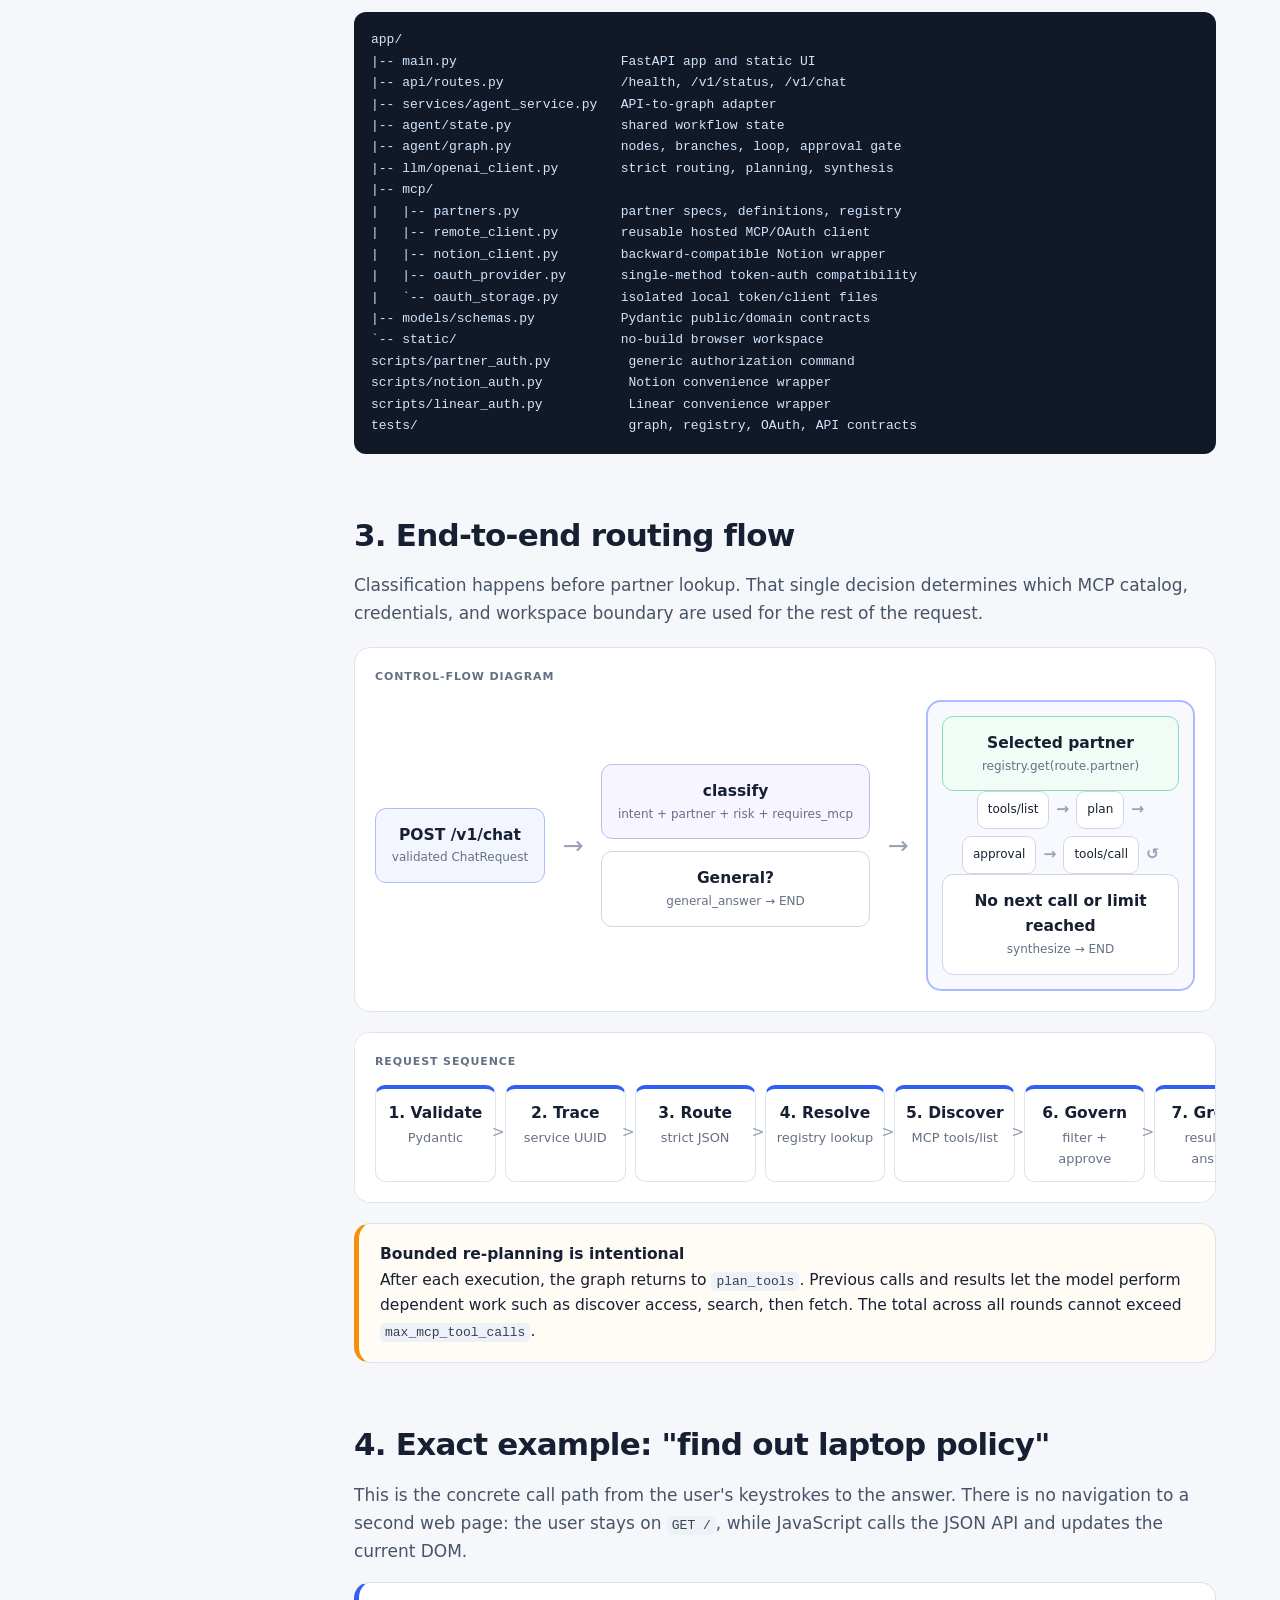
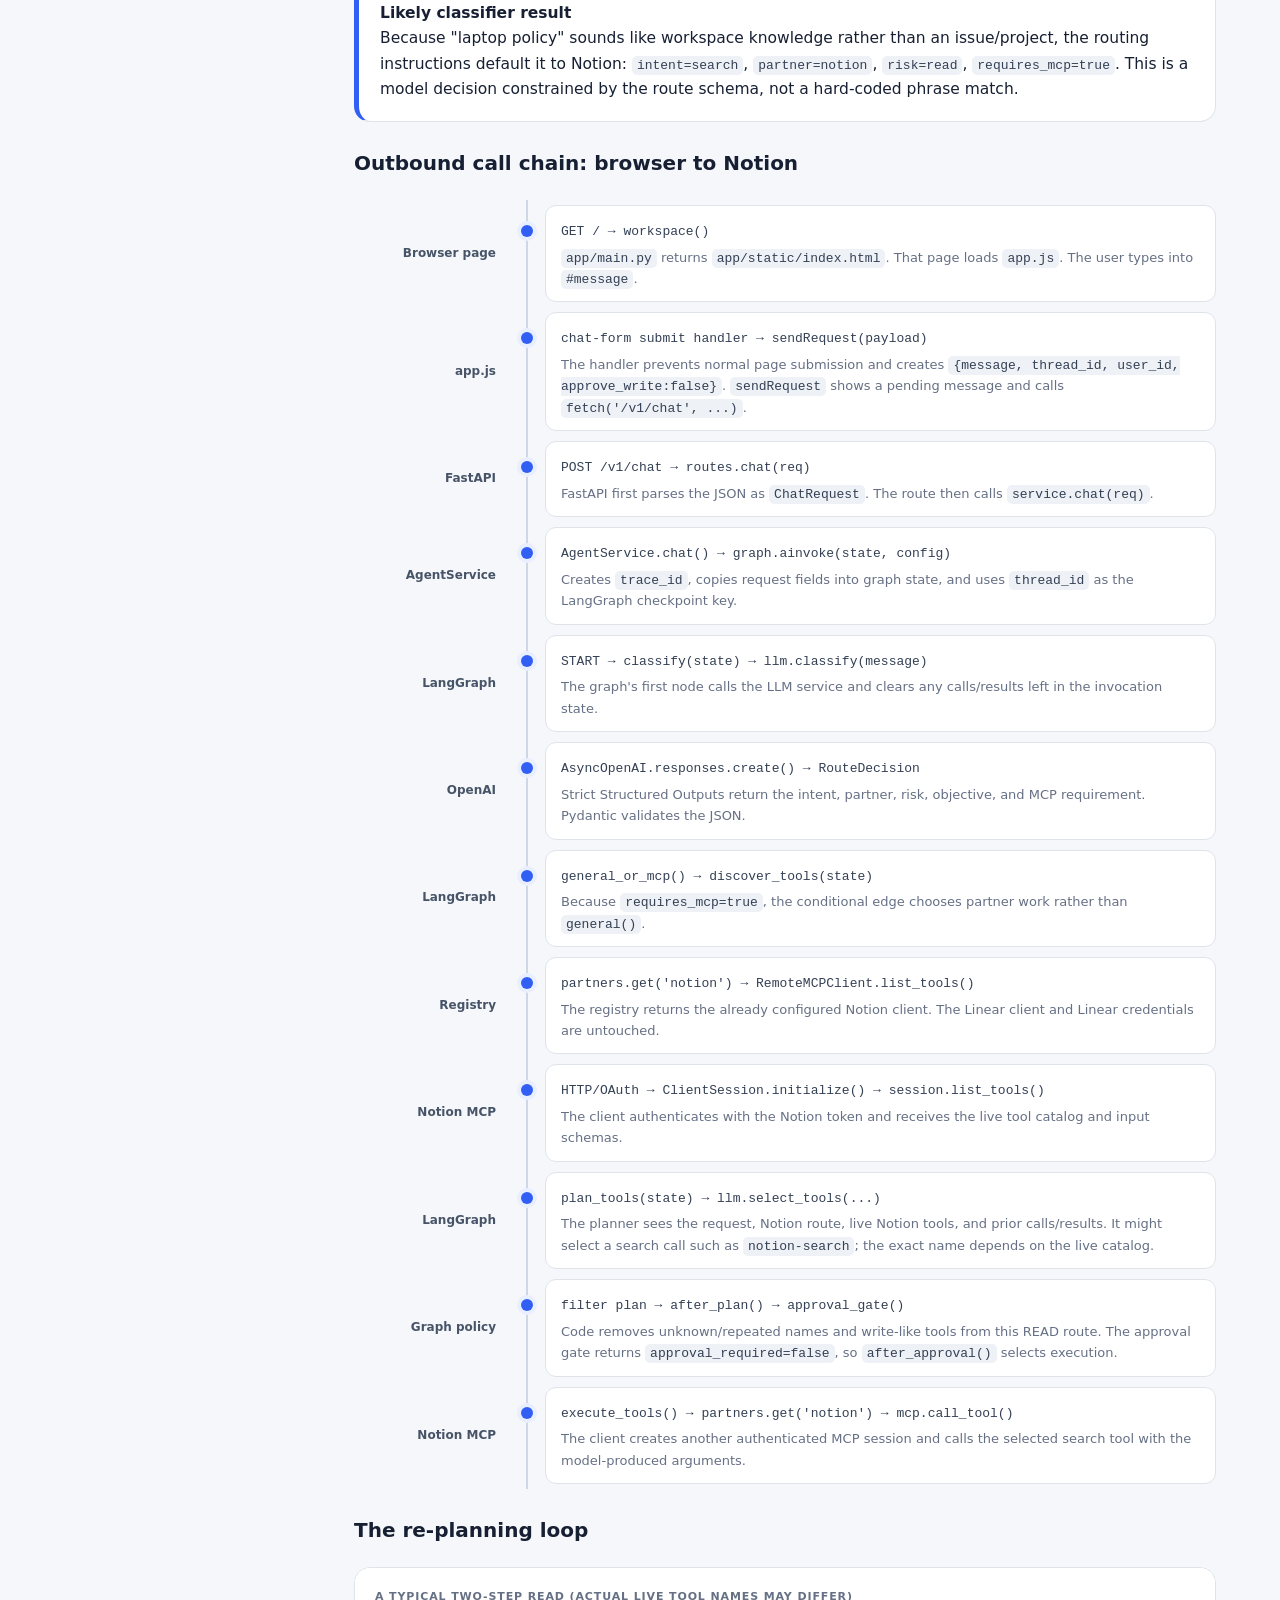
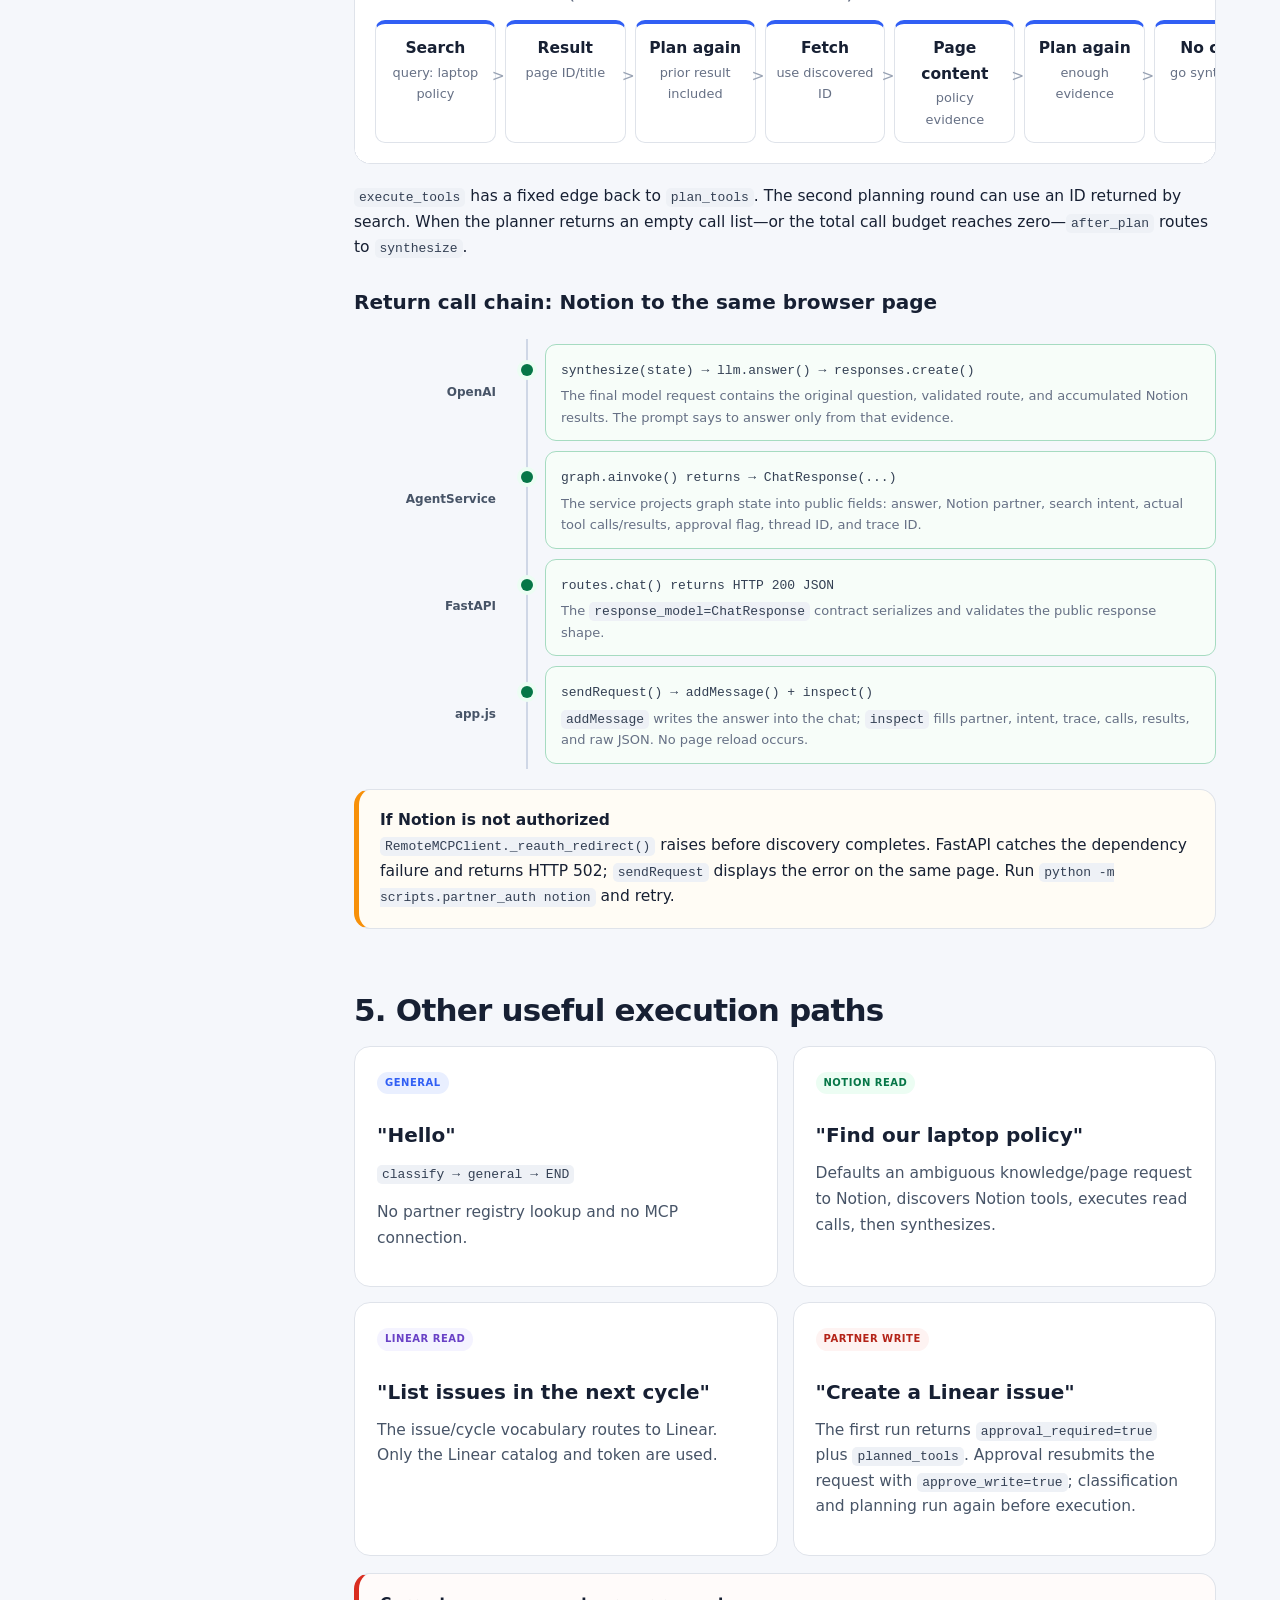
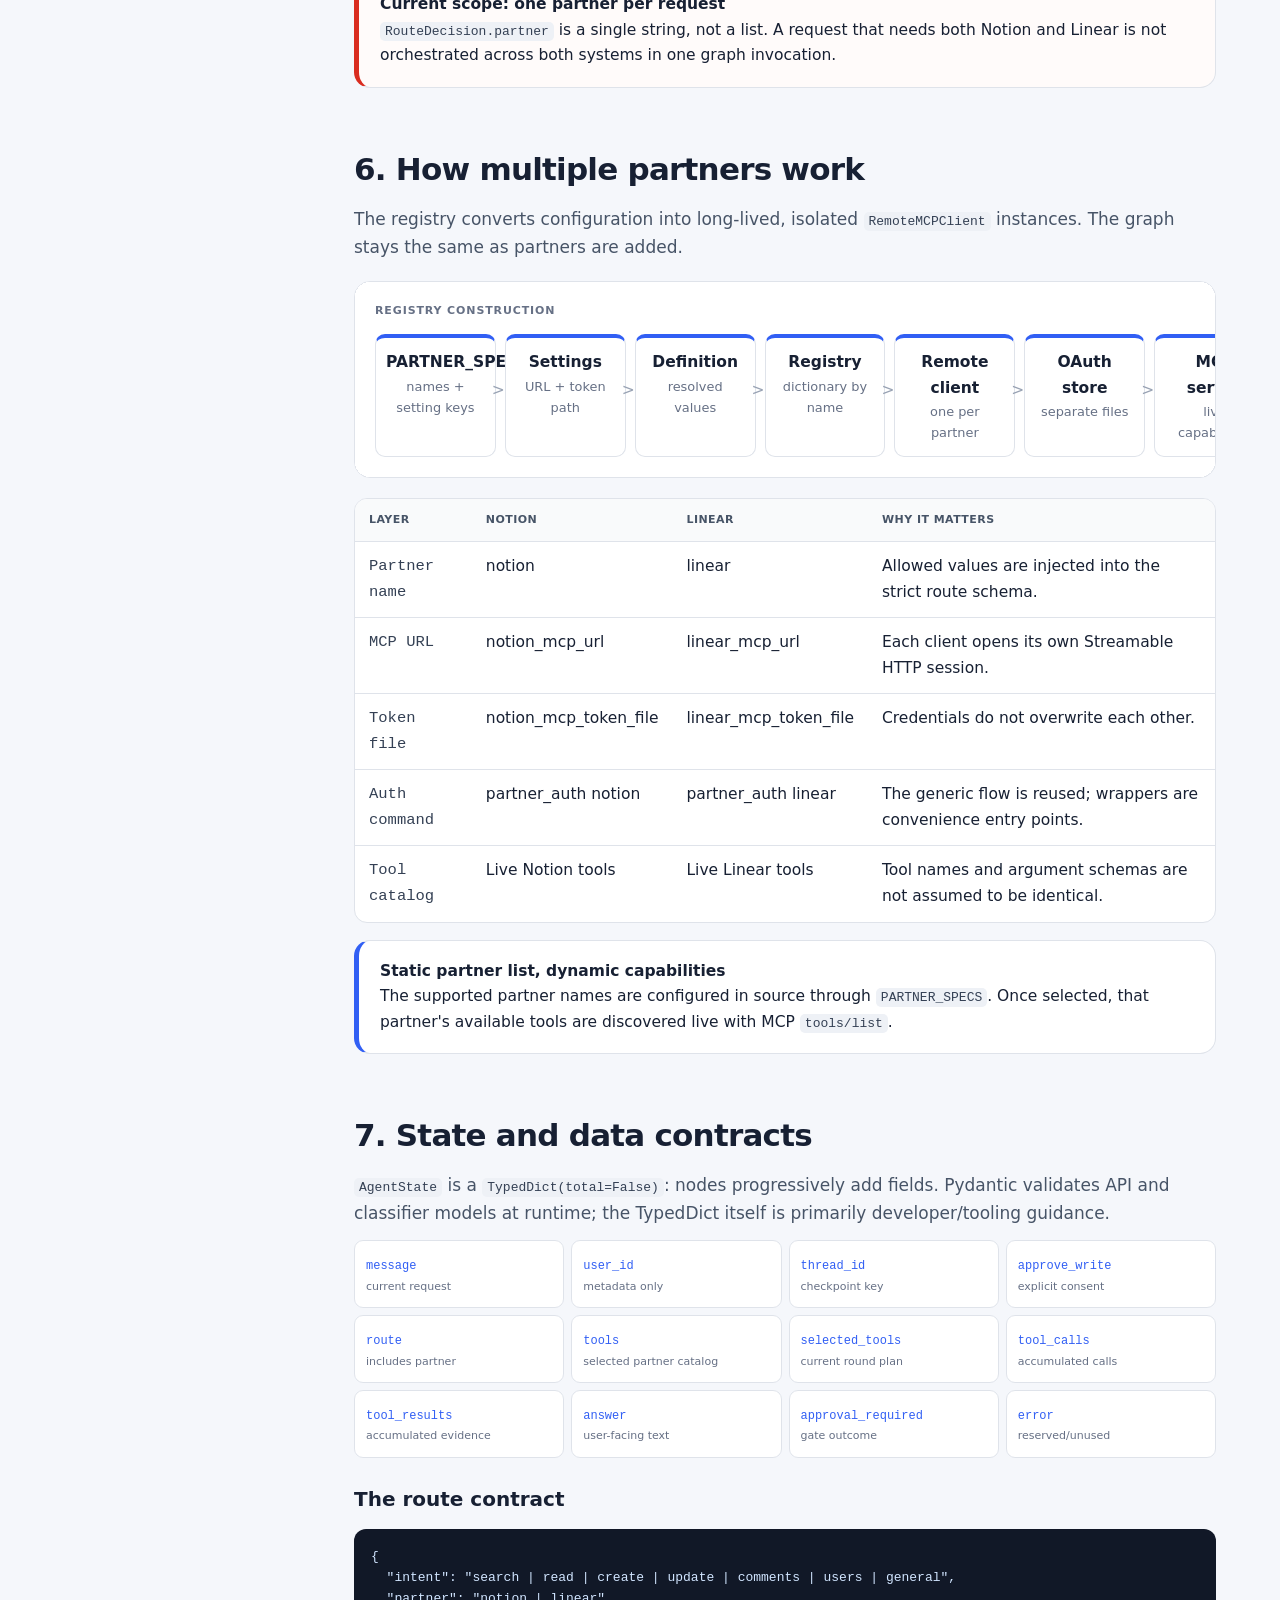
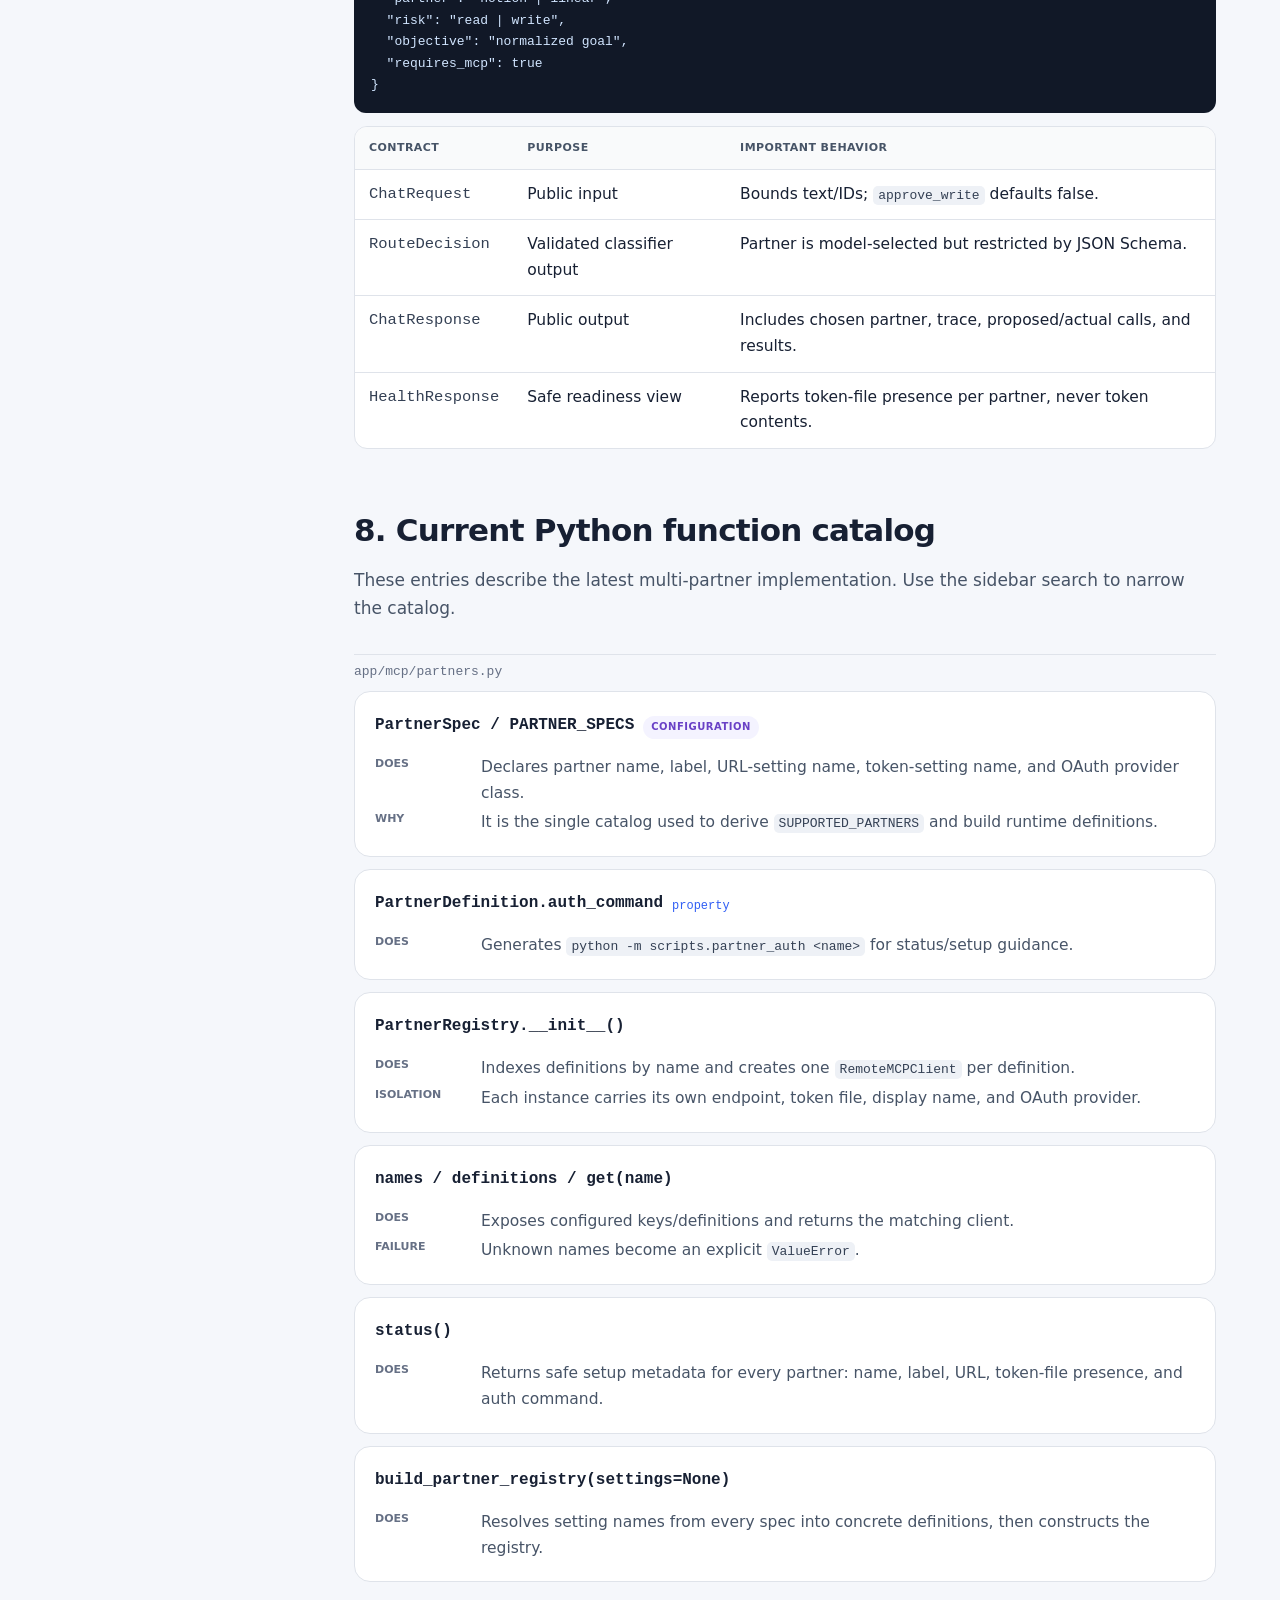
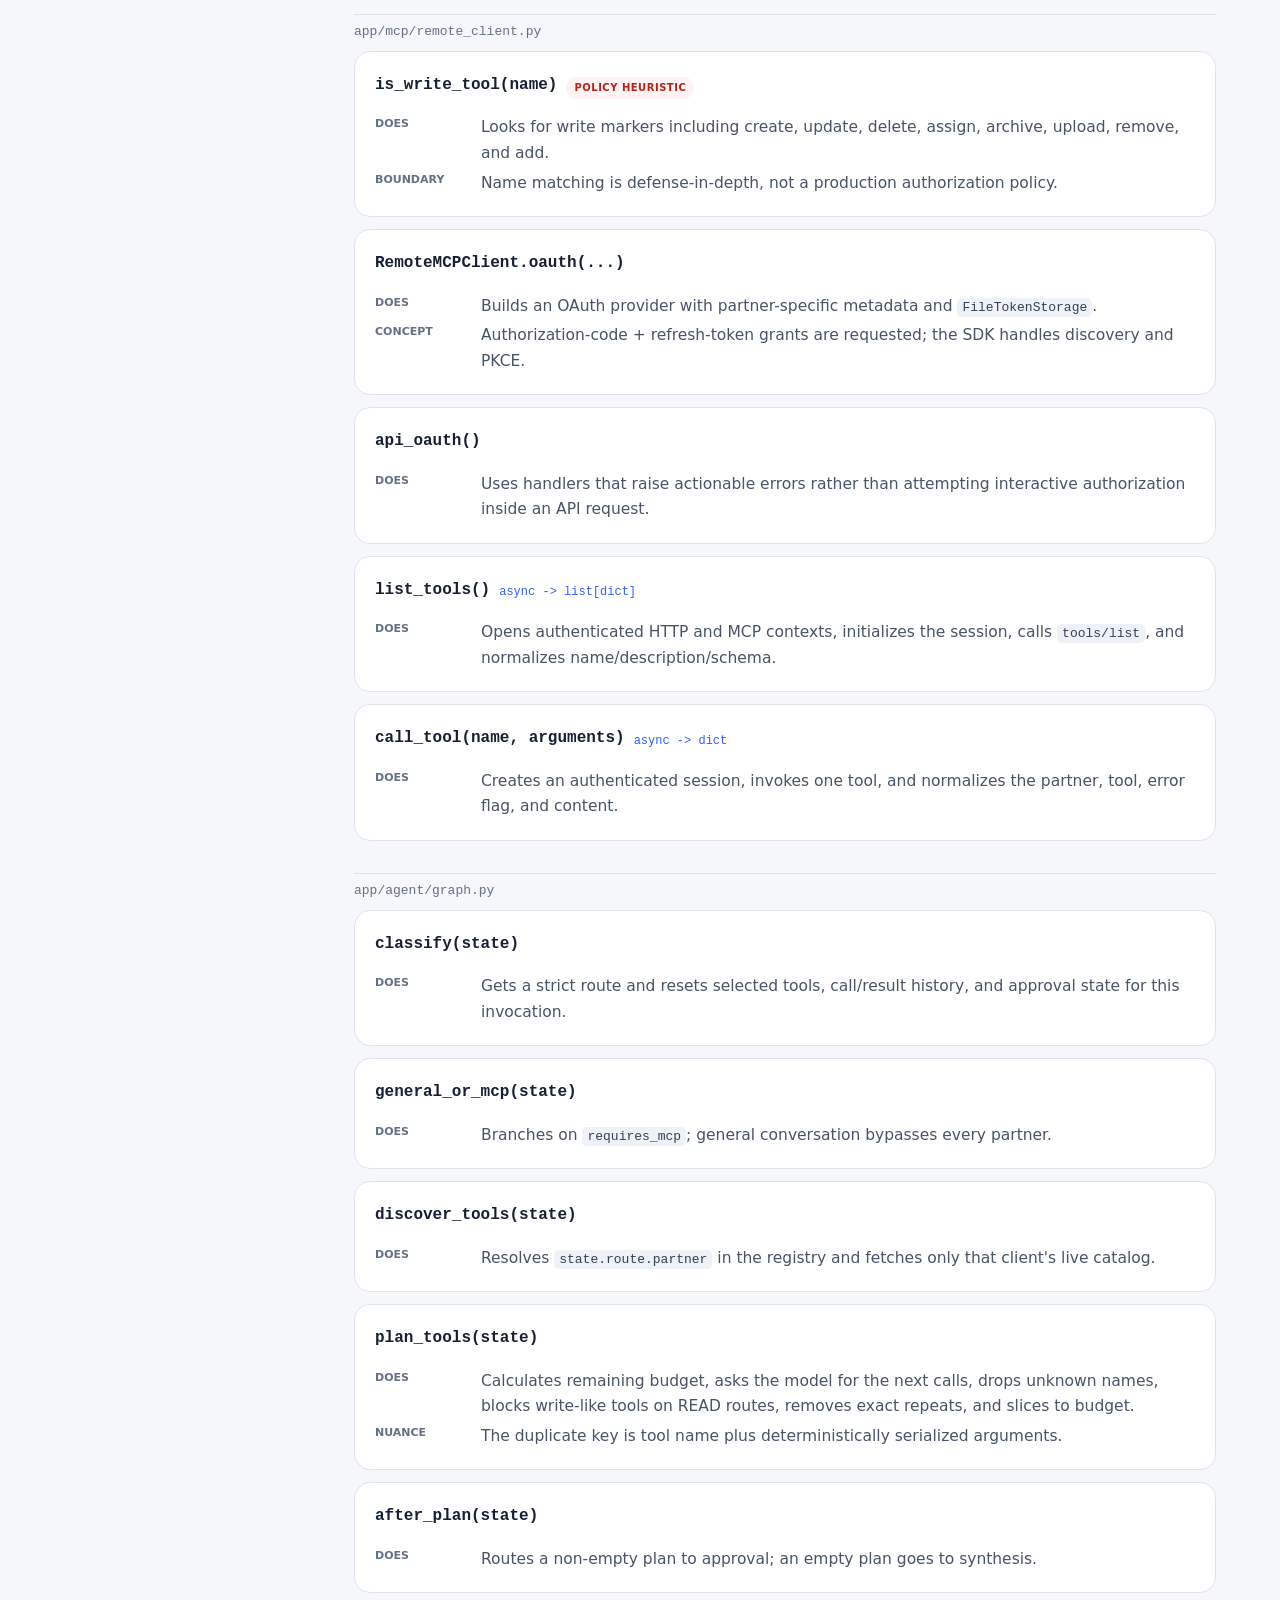
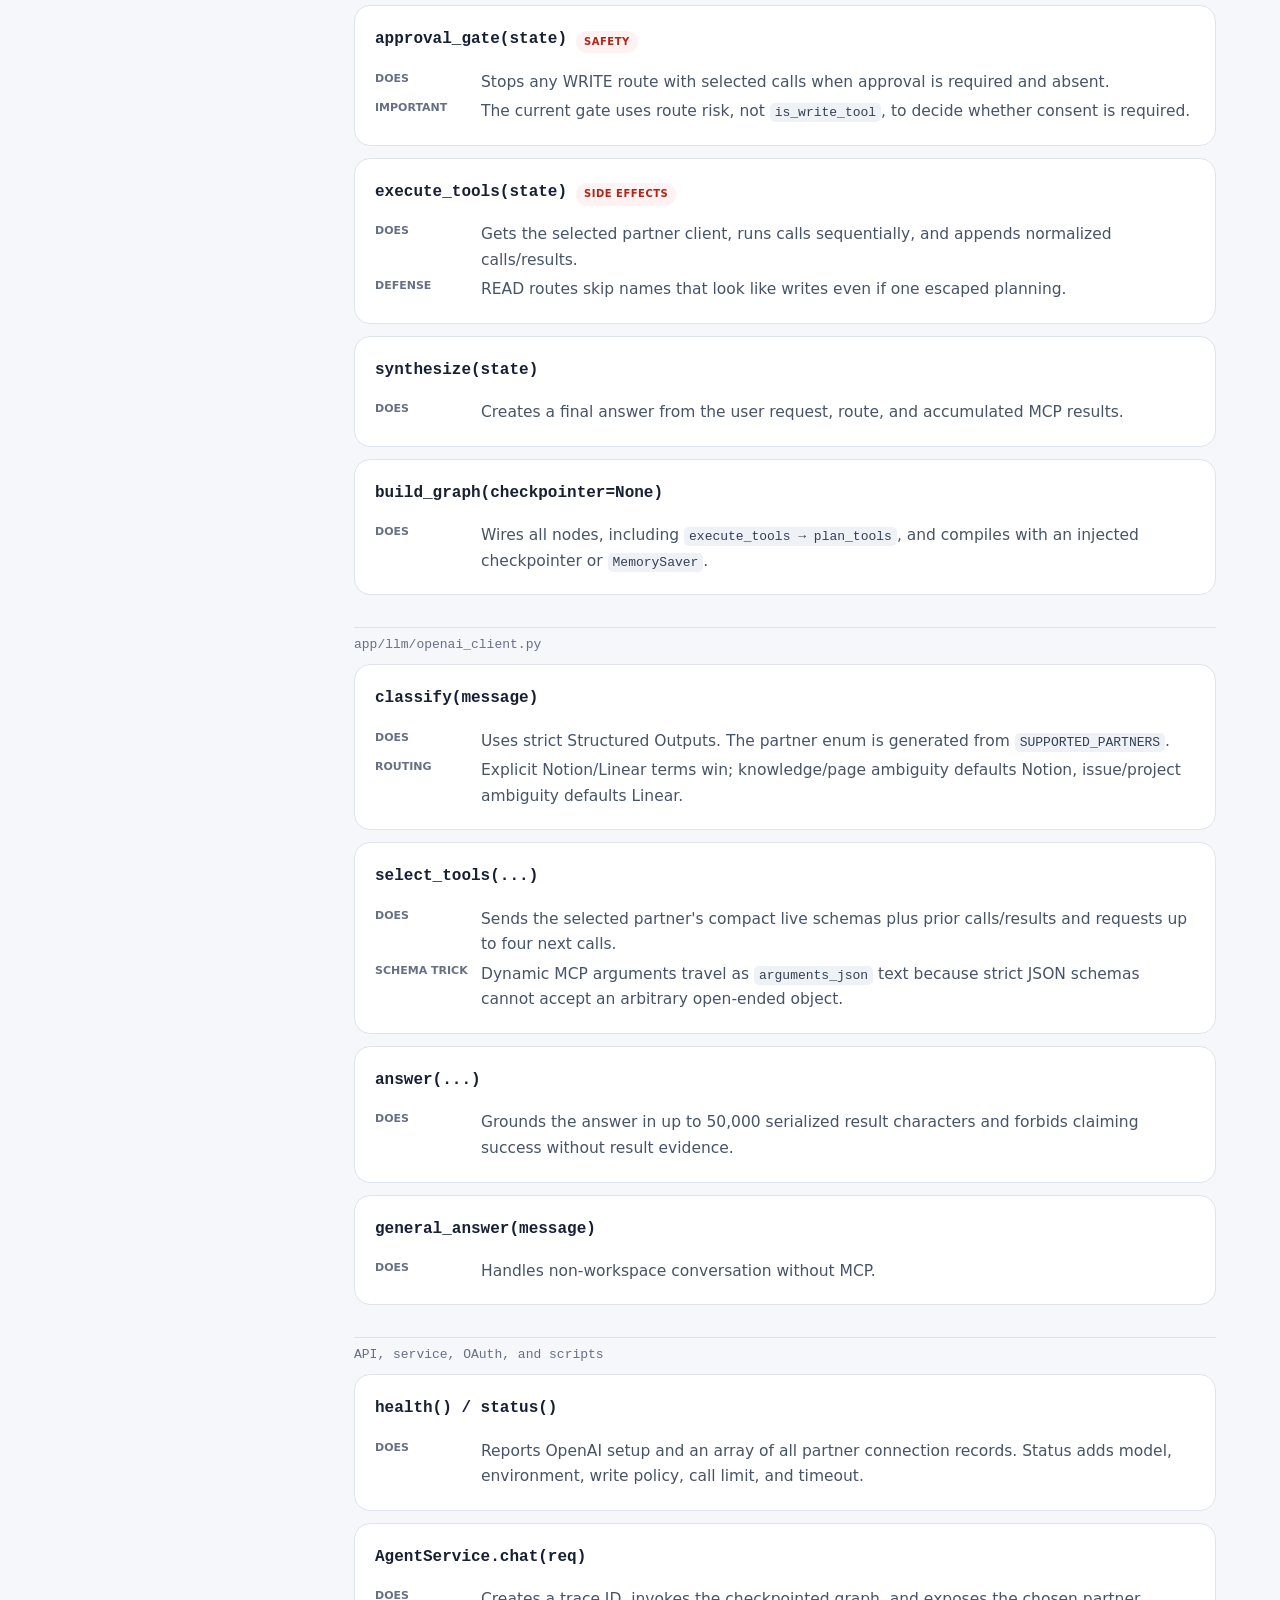
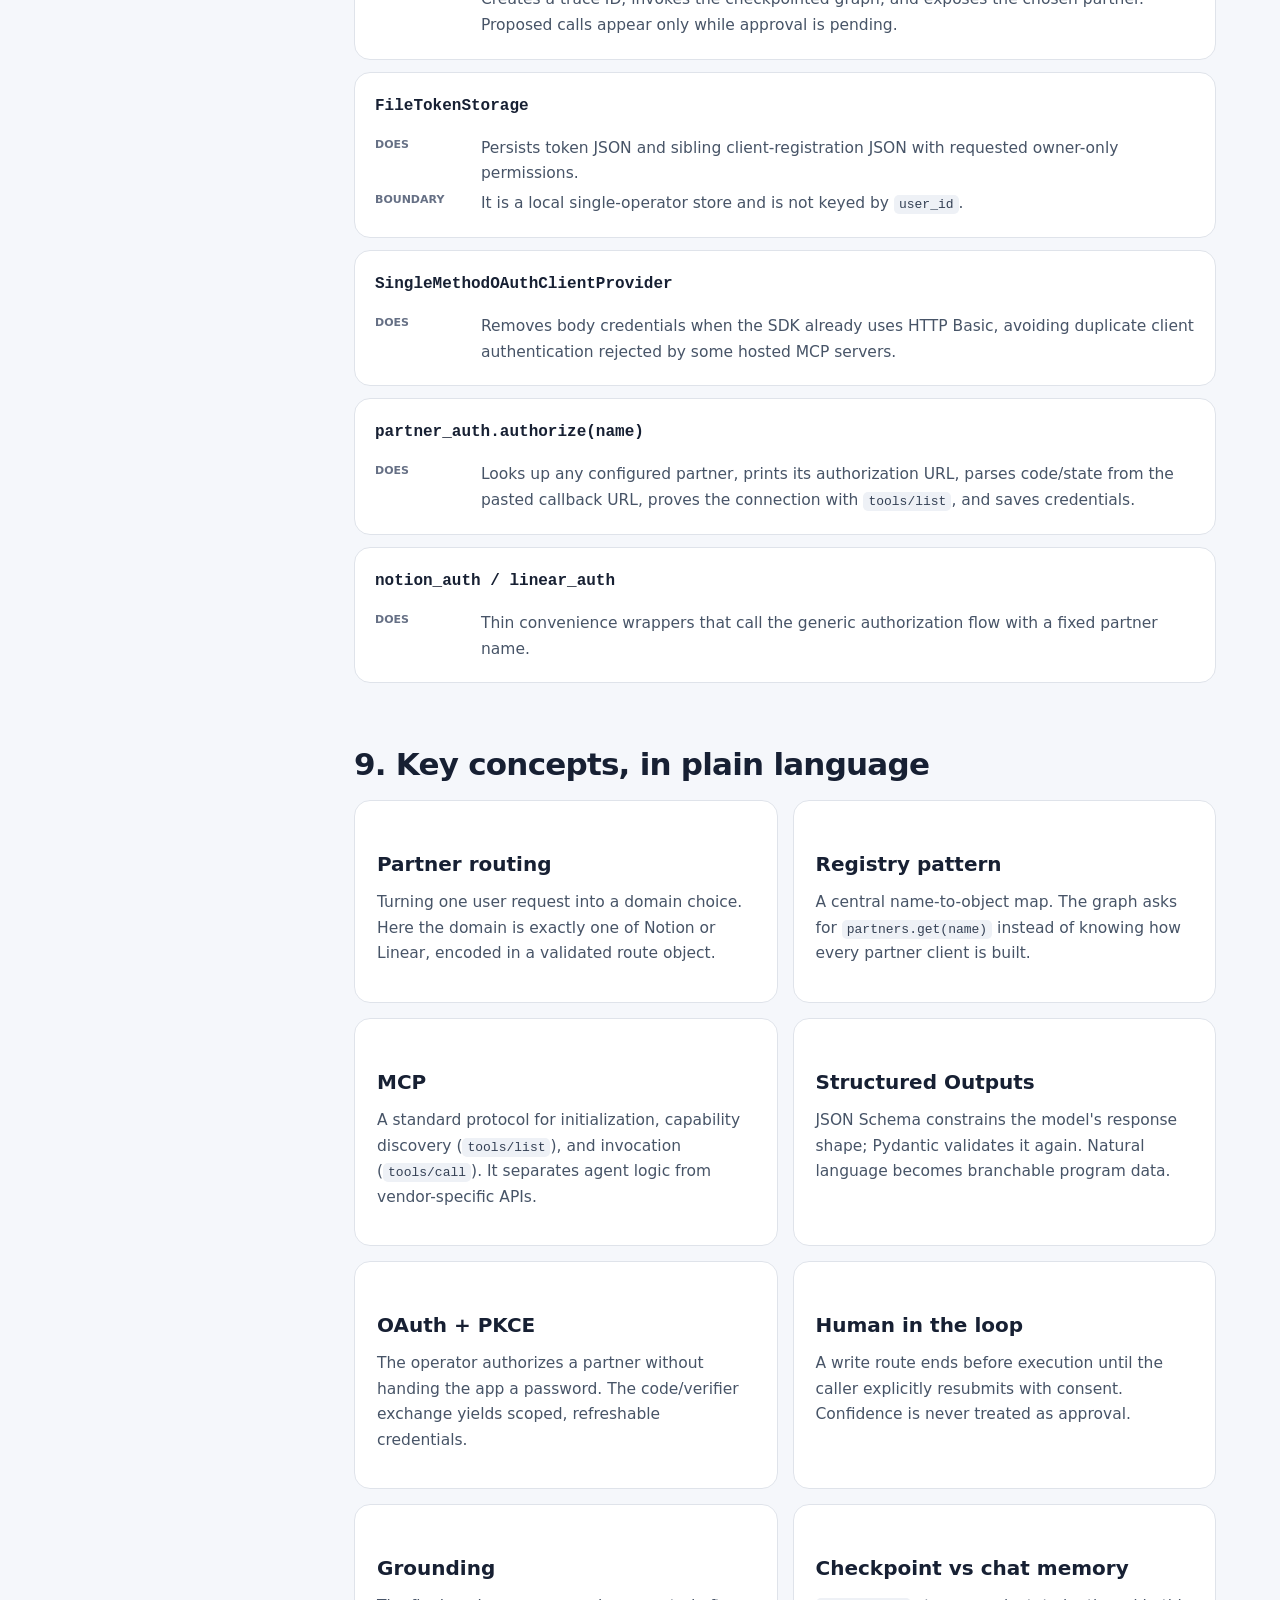
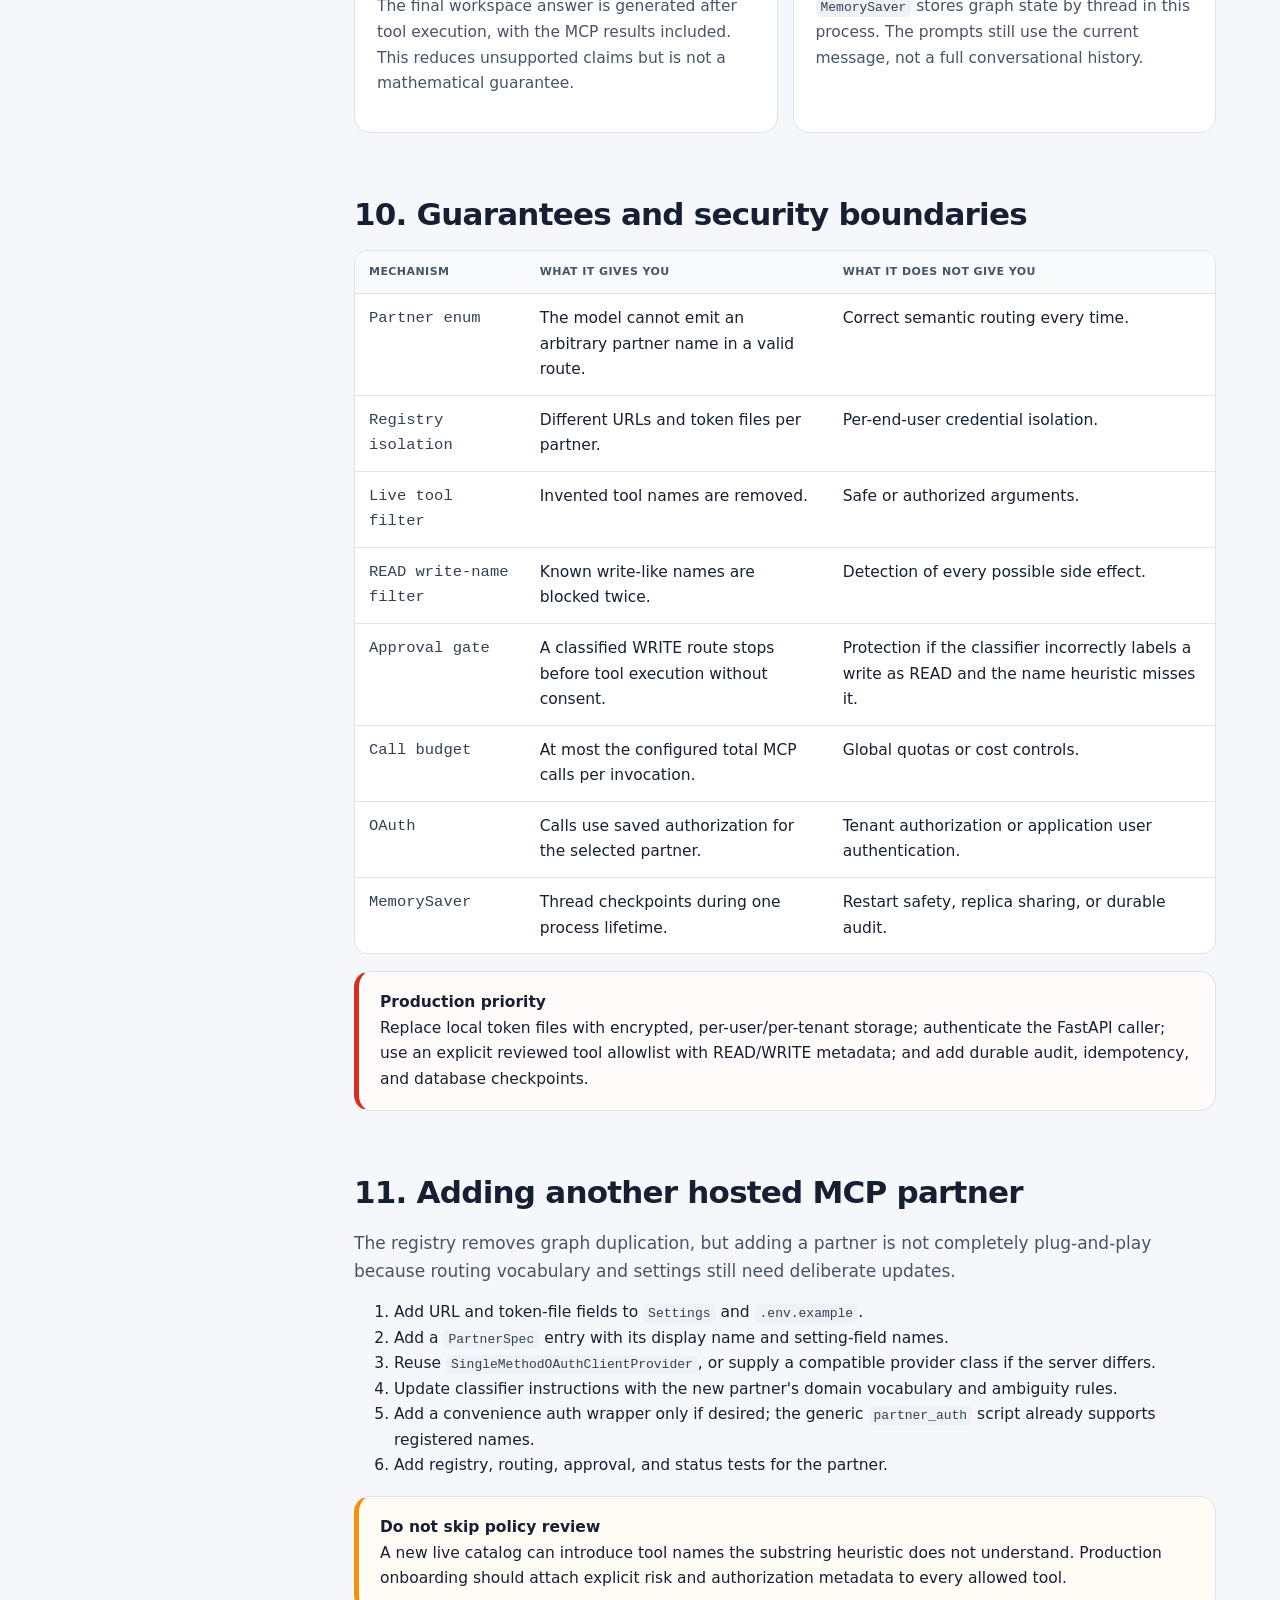
==== commit 512a377a: "update flow info" ====
--- a/CODE_EXPLAINED.html
+++ b/CODE_EXPLAINED.html
@@ -6,7 +6,7 @@
   <title>Multi-Partner Agent - Code Explained</title>
   <style>
     :root{--bg:#f5f7fb;--paper:#fff;--ink:#172033;--muted:#667085;--line:#dfe3ea;--nav:#101828;--blue:#315ff4;--blue2:#e9efff;--green:#067647;--green2:#ecfdf3;--amber:#b54708;--amber2:#fffaeb;--red:#b42318;--red2:#fef3f2;--purple:#6941c6;--purple2:#f4f3ff;--code:#111827;--shadow:0 14px 40px #10182812;--r:16px}
-    *{box-sizing:border-box}html{scroll-behavior:smooth;scroll-padding-top:22px}body{margin:0;background:var(--bg);color:var(--ink);font:15.5px/1.65 Inter,system-ui,"Segoe UI",sans-serif}.layout{display:grid;grid-template-columns:290px minmax(0,1fr);min-height:100vh}.side{position:sticky;top:0;height:100vh;overflow:auto;background:var(--nav);color:#fff;padding:27px 21px}.brand{display:flex;gap:11px;align-items:center;margin-bottom:24px}.mark{display:grid;place-items:center;width:40px;height:40px;border-radius:11px;background:linear-gradient(135deg,#fff,#b9c8ff);color:#101828;font-weight:900;font-size:17px}.brand b,.brand small{display:block}.brand small{color:#98a2b3;font-size:10px;letter-spacing:.1em}.search{width:100%;padding:10px 11px;border:1px solid #344054;border-radius:9px;background:#1d2939;color:#fff}.nav-title{margin:22px 8px 6px;color:#667085;font-size:10px;font-weight:800;letter-spacing:.12em}.side a{display:block;padding:6px 8px;color:#d0d5dd;text-decoration:none;border-radius:7px;font-size:13px}.side a:hover{background:#1d2939;color:#fff}.verified{margin-top:25px;padding:12px;border:1px solid #344054;border-radius:9px;color:#98a2b3;font-size:12px}.main{min-width:0;padding:50px clamp(22px,5vw,74px) 90px}.content{max-width:1120px;margin:auto}.hero{padding:46px;border-radius:23px;color:#fff;background:radial-gradient(circle at 92% 0,#557cff 0,transparent 34%),linear-gradient(135deg,#101828,#253b70);box-shadow:var(--shadow)}.hero h1{font-size:clamp(36px,5vw,57px);line-height:1.04;letter-spacing:-.045em;margin:10px 0 17px}.hero p{max-width:810px;color:#d0d5dd;font-size:18px}.eyebrow{text-transform:uppercase;letter-spacing:.11em;font-weight:800;font-size:11px;color:#a9c0ff}.chips{display:flex;flex-wrap:wrap;gap:7px;margin-top:22px}.chip{padding:5px 10px;border:1px solid #475467;border-radius:99px;color:#eaecf0;font-size:12px}section{margin-top:56px}h2{font-size:31px;letter-spacing:-.025em;margin:0 0 10px}h3{font-size:20px;margin:25px 0 9px}h4{font-size:16px;margin:0 0 5px}p{margin:7px 0 13px}.lead{font-size:17px;color:#475467;max-width:890px}.grid{display:grid;grid-template-columns:repeat(2,minmax(0,1fr));gap:15px}.grid.three{grid-template-columns:repeat(3,minmax(0,1fr))}.card,.fn,.callout{background:#fff;border:1px solid var(--line);border-radius:var(--r)}.card{padding:22px}.card p{color:#475467}.badge{display:inline-block;padding:3px 8px;border-radius:99px;background:var(--blue2);color:var(--blue);font-size:10px;font-weight:800;text-transform:uppercase;letter-spacing:.05em}.green{background:var(--green2);color:var(--green)}.amber{background:var(--amber2);color:var(--amber)}.red{background:var(--red2);color:var(--red)}.purple{background:var(--purple2);color:var(--purple)}code{font:13px ui-monospace,Consolas,monospace;background:#eef1f6;border-radius:5px;padding:2px 5px;color:#344054}pre{margin:13px 0;background:var(--code);color:#d1e5ff;border-radius:12px;padding:17px;overflow:auto;font:13px/1.65 ui-monospace,Consolas,monospace}.callout{padding:18px 21px;border-left:5px solid var(--blue);margin:17px 0}.callout.warn{border-left-color:#f79009;background:#fffcf5}.callout.danger{border-left-color:#d92d20;background:#fffbfa}.callout strong{display:block}.diagram{margin:20px 0;padding:20px;background:#fff;border:1px solid var(--line);border-radius:16px;overflow:auto}.diagram-title{font-size:11px;font-weight:800;letter-spacing:.08em;text-transform:uppercase;color:#667085;margin-bottom:14px}.arch{display:grid;grid-template-columns:1fr 48px 1.15fr 48px 1.25fr;align-items:center;min-width:800px}.stack{display:grid;gap:10px}.box{padding:14px;border:1px solid #cfd7e6;border-radius:11px;background:#fff;text-align:center}.box b,.box span{display:block}.box span{font-size:12px;color:var(--muted)}.box.blue{border-color:#a9bcff;background:#f4f6ff}.box.green{border-color:#8be0b3;background:#f1fcf6;color:var(--ink)}.box.purple{border-color:#c8b7ee;background:#f7f5ff;color:var(--ink)}.box.red{border-color:#f4aaa3;background:#fff7f6;color:var(--ink)}.arr{text-align:center;color:#98a2b3;font-size:25px}.route-diagram{display:grid;grid-template-columns:170px 48px minmax(220px,1fr) 48px minmax(210px,1fr);align-items:center;gap:4px;min-width:800px}.fork{display:grid;gap:12px}.loop{border:2px solid #a9bcff;border-radius:15px;padding:14px;background:#f8f9ff}.loop .mini{display:flex;align-items:center;justify-content:center;gap:7px;flex-wrap:wrap}.pill{padding:8px 10px;border:1px solid #cfd7e6;border-radius:9px;background:#fff;font-size:12px}.arrow{color:#98a2b3;font-weight:800}.sequence{display:grid;grid-template-columns:repeat(7,minmax(110px,1fr));gap:9px;min-width:900px}.seq{position:relative;padding:12px 10px;border:1px solid var(--line);border-top:4px solid var(--blue);border-radius:10px;text-align:center;background:#fff}.seq:not(:last-child):after{content:'>';position:absolute;right:-10px;top:34%;color:#98a2b3}.seq b,.seq small{display:block}.seq small{color:var(--muted)}.table-wrap{overflow:auto;border:1px solid var(--line);border-radius:13px;background:#fff}table{width:100%;border-collapse:collapse;min-width:700px}th,td{text-align:left;vertical-align:top;padding:12px 14px;border-bottom:1px solid var(--line)}th{background:#f9fafb;color:#475467;font-size:11px;text-transform:uppercase;letter-spacing:.04em}tr:last-child td{border:0}td:first-child{font-family:ui-monospace,Consolas,monospace;color:#344054}.fn-group{margin-top:32px;padding-top:9px;border-top:1px solid var(--line)}.file{font:13px ui-monospace,Consolas,monospace;color:#667085}.fn{padding:20px;margin:12px 0}.fn-head{display:flex;gap:9px;align-items:center;flex-wrap:wrap}.fn-head h4{font-family:ui-monospace,Consolas,monospace}.sig{color:var(--blue);font:12px ui-monospace,Consolas,monospace}.fn dl{display:grid;grid-template-columns:95px 1fr;gap:4px 11px;margin:12px 0 0}.fn dt{font-size:11px;font-weight:800;text-transform:uppercase;color:#667085}.fn dd{margin:0;color:#475467}.keys{display:grid;grid-template-columns:repeat(4,1fr);gap:7px}.key{padding:11px;background:#fff;border:1px solid var(--line);border-radius:9px}.key b{font:12px ui-monospace,Consolas,monospace;color:var(--blue)}.key span{display:block;color:#667085;font-size:11px}.hidden{display:none!important}.footer{margin-top:55px;padding-top:22px;border-top:1px solid var(--line);color:#667085}@media(max-width:930px){.layout{display:block}.side{position:relative;height:auto}.main{padding-top:25px}.grid.three{grid-template-columns:1fr 1fr}.keys{grid-template-columns:1fr 1fr}}@media(max-width:620px){.hero{padding:28px 23px}.grid,.grid.three{grid-template-columns:1fr}.fn dl{grid-template-columns:1fr}}@media print{.side{display:none}.layout{display:block}.main{padding:0}.card,.fn{break-inside:avoid}}
+    *{box-sizing:border-box}html{scroll-behavior:smooth;scroll-padding-top:22px}body{margin:0;background:var(--bg);color:var(--ink);font:15.5px/1.65 Inter,system-ui,"Segoe UI",sans-serif}.layout{display:grid;grid-template-columns:290px minmax(0,1fr);min-height:100vh}.side{position:sticky;top:0;height:100vh;overflow:auto;background:var(--nav);color:#fff;padding:27px 21px}.brand{display:flex;gap:11px;align-items:center;margin-bottom:24px}.mark{display:grid;place-items:center;width:40px;height:40px;border-radius:11px;background:linear-gradient(135deg,#fff,#b9c8ff);color:#101828;font-weight:900;font-size:17px}.brand b,.brand small{display:block}.brand small{color:#98a2b3;font-size:10px;letter-spacing:.1em}.search{width:100%;padding:10px 11px;border:1px solid #344054;border-radius:9px;background:#1d2939;color:#fff}.nav-title{margin:22px 8px 6px;color:#667085;font-size:10px;font-weight:800;letter-spacing:.12em}.side a{display:block;padding:6px 8px;color:#d0d5dd;text-decoration:none;border-radius:7px;font-size:13px}.side a:hover{background:#1d2939;color:#fff}.verified{margin-top:25px;padding:12px;border:1px solid #344054;border-radius:9px;color:#98a2b3;font-size:12px}.main{min-width:0;padding:50px clamp(22px,5vw,74px) 90px}.content{max-width:1120px;margin:auto}.hero{padding:46px;border-radius:23px;color:#fff;background:radial-gradient(circle at 92% 0,#557cff 0,transparent 34%),linear-gradient(135deg,#101828,#253b70);box-shadow:var(--shadow)}.hero h1{font-size:clamp(36px,5vw,57px);line-height:1.04;letter-spacing:-.045em;margin:10px 0 17px}.hero p{max-width:810px;color:#d0d5dd;font-size:18px}.eyebrow{text-transform:uppercase;letter-spacing:.11em;font-weight:800;font-size:11px;color:#a9c0ff}.chips{display:flex;flex-wrap:wrap;gap:7px;margin-top:22px}.chip{padding:5px 10px;border:1px solid #475467;border-radius:99px;color:#eaecf0;font-size:12px}section{margin-top:56px}h2{font-size:31px;letter-spacing:-.025em;margin:0 0 10px}h3{font-size:20px;margin:25px 0 9px}h4{font-size:16px;margin:0 0 5px}p{margin:7px 0 13px}.lead{font-size:17px;color:#475467;max-width:890px}.grid{display:grid;grid-template-columns:repeat(2,minmax(0,1fr));gap:15px}.grid.three{grid-template-columns:repeat(3,minmax(0,1fr))}.card,.fn,.callout{background:#fff;border:1px solid var(--line);border-radius:var(--r)}.card{padding:22px}.card p{color:#475467}.badge{display:inline-block;padding:3px 8px;border-radius:99px;background:var(--blue2);color:var(--blue);font-size:10px;font-weight:800;text-transform:uppercase;letter-spacing:.05em}.green{background:var(--green2);color:var(--green)}.amber{background:var(--amber2);color:var(--amber)}.red{background:var(--red2);color:var(--red)}.purple{background:var(--purple2);color:var(--purple)}code{font:13px ui-monospace,Consolas,monospace;background:#eef1f6;border-radius:5px;padding:2px 5px;color:#344054}pre{margin:13px 0;background:var(--code);color:#d1e5ff;border-radius:12px;padding:17px;overflow:auto;font:13px/1.65 ui-monospace,Consolas,monospace}.callout{padding:18px 21px;border-left:5px solid var(--blue);margin:17px 0}.callout.warn{border-left-color:#f79009;background:#fffcf5}.callout.danger{border-left-color:#d92d20;background:#fffbfa}.callout strong{display:block}.diagram{margin:20px 0;padding:20px;background:#fff;border:1px solid var(--line);border-radius:16px;overflow:auto}.diagram-title{font-size:11px;font-weight:800;letter-spacing:.08em;text-transform:uppercase;color:#667085;margin-bottom:14px}.arch{display:grid;grid-template-columns:1fr 48px 1.15fr 48px 1.25fr;align-items:center;min-width:800px}.stack{display:grid;gap:10px}.box{padding:14px;border:1px solid #cfd7e6;border-radius:11px;background:#fff;text-align:center}.box b,.box span{display:block}.box span{font-size:12px;color:var(--muted)}.box.blue{border-color:#a9bcff;background:#f4f6ff}.box.green{border-color:#8be0b3;background:#f1fcf6;color:var(--ink)}.box.purple{border-color:#c8b7ee;background:#f7f5ff;color:var(--ink)}.box.red{border-color:#f4aaa3;background:#fff7f6;color:var(--ink)}.arr{text-align:center;color:#98a2b3;font-size:25px}.route-diagram{display:grid;grid-template-columns:170px 48px minmax(220px,1fr) 48px minmax(210px,1fr);align-items:center;gap:4px;min-width:800px}.fork{display:grid;gap:12px}.loop{border:2px solid #a9bcff;border-radius:15px;padding:14px;background:#f8f9ff}.loop .mini{display:flex;align-items:center;justify-content:center;gap:7px;flex-wrap:wrap}.pill{padding:8px 10px;border:1px solid #cfd7e6;border-radius:9px;background:#fff;font-size:12px}.arrow{color:#98a2b3;font-weight:800}.sequence{display:grid;grid-template-columns:repeat(7,minmax(110px,1fr));gap:9px;min-width:900px}.seq{position:relative;padding:12px 10px;border:1px solid var(--line);border-top:4px solid var(--blue);border-radius:10px;text-align:center;background:#fff}.seq:not(:last-child):after{content:'>';position:absolute;right:-10px;top:34%;color:#98a2b3}.seq b,.seq small{display:block}.seq small{color:var(--muted)}.trace{display:grid;gap:0;margin:20px 0}.trace-row{display:grid;grid-template-columns:155px 36px minmax(0,1fr);align-items:stretch}.trace-owner{display:flex;align-items:center;justify-content:flex-end;padding:11px 13px;color:#475467;font-size:12px;font-weight:800;text-align:right}.trace-line{position:relative}.trace-line:before{content:'';position:absolute;left:17px;top:0;bottom:0;border-left:2px solid #cfd7e6}.trace-line:after{content:'';position:absolute;left:12px;top:25px;width:12px;height:12px;border-radius:50%;background:var(--blue);box-shadow:0 0 0 4px #e9efff}.trace-call{margin:5px 0;padding:12px 15px;background:#fff;border:1px solid var(--line);border-radius:11px}.trace-call b{font:13px ui-monospace,Consolas,monospace;color:#344054}.trace-call p{margin:3px 0 0;color:#667085;font-size:13px}.trace-return .trace-line:after{background:var(--green);box-shadow:0 0 0 4px var(--green2)}.trace-return .trace-call{border-color:#a6dbc1;background:#f7fdf9}.table-wrap{overflow:auto;border:1px solid var(--line);border-radius:13px;background:#fff}table{width:100%;border-collapse:collapse;min-width:700px}th,td{text-align:left;vertical-align:top;padding:12px 14px;border-bottom:1px solid var(--line)}th{background:#f9fafb;color:#475467;font-size:11px;text-transform:uppercase;letter-spacing:.04em}tr:last-child td{border:0}td:first-child{font-family:ui-monospace,Consolas,monospace;color:#344054}.fn-group{margin-top:32px;padding-top:9px;border-top:1px solid var(--line)}.file{font:13px ui-monospace,Consolas,monospace;color:#667085}.fn{padding:20px;margin:12px 0}.fn-head{display:flex;gap:9px;align-items:center;flex-wrap:wrap}.fn-head h4{font-family:ui-monospace,Consolas,monospace}.sig{color:var(--blue);font:12px ui-monospace,Consolas,monospace}.fn dl{display:grid;grid-template-columns:95px 1fr;gap:4px 11px;margin:12px 0 0}.fn dt{font-size:11px;font-weight:800;text-transform:uppercase;color:#667085}.fn dd{margin:0;color:#475467}.keys{display:grid;grid-template-columns:repeat(4,1fr);gap:7px}.key{padding:11px;background:#fff;border:1px solid var(--line);border-radius:9px}.key b{font:12px ui-monospace,Consolas,monospace;color:var(--blue)}.key span{display:block;color:#667085;font-size:11px}.hidden{display:none!important}.footer{margin-top:55px;padding-top:22px;border-top:1px solid var(--line);color:#667085}@media(max-width:930px){.layout{display:block}.side{position:relative;height:auto}.main{padding-top:25px}.grid.three{grid-template-columns:1fr 1fr}.keys{grid-template-columns:1fr 1fr}}@media(max-width:620px){.hero{padding:28px 23px}.grid,.grid.three{grid-template-columns:1fr}.fn dl{grid-template-columns:1fr}.trace-row{grid-template-columns:1fr}.trace-owner{justify-content:flex-start;padding-bottom:0;text-align:left}.trace-line{display:none}}@media print{.side{display:none}.layout{display:block}.main{padding:0}.card,.fn{break-inside:avoid}}
   </style>
 </head>
 <body><div class="layout">
@@ -14,11 +14,11 @@
   <div class="brand"><div class="mark">MP</div><div><b>Code Explained</b><small>MULTI-PARTNER AGENT</small></div></div>
   <input id="search" class="search" type="search" placeholder="Filter functions and concepts..." aria-label="Filter guide">
   <div class="nav-title">UNDERSTAND</div>
-  <a href="#overview">1. Mental model</a><a href="#architecture">2. Architecture</a><a href="#routing">3. Routing flow</a><a href="#scenarios">4. Execution paths</a>
+  <a href="#overview">1. Mental model</a><a href="#architecture">2. Architecture</a><a href="#routing">3. Routing flow</a><a href="#example">4. Laptop policy example</a><a href="#scenarios">5. Other execution paths</a>
   <div class="nav-title">DEEP DIVE</div>
-  <a href="#registry">5. Partner registry</a><a href="#state">6. State and contracts</a><a href="#functions">7. Function catalog</a><a href="#concepts">8. Key concepts</a>
+  <a href="#registry">6. Partner registry</a><a href="#state">7. State and contracts</a><a href="#functions">8. Function catalog</a><a href="#concepts">9. Key concepts</a>
   <div class="nav-title">ENGINEERING</div>
-  <a href="#security">9. Security boundaries</a><a href="#extend">10. Add a partner</a><a href="#tests">11. Tests</a><a href="#run">12. Run and debug</a>
+  <a href="#security">10. Security boundaries</a><a href="#extend">11. Add a partner</a><a href="#tests">12. Tests</a><a href="#run">13. Run and debug</a>
   <div class="verified">Source matched to the current branch:<br><b style="color:#fff">Notion + Linear</b></div>
 </aside>
 <main class="main" id="top"><div class="content">
@@ -65,7 +65,39 @@
 <div class="callout warn"><strong>Bounded re-planning is intentional</strong>After each execution, the graph returns to <code>plan_tools</code>. Previous calls and results let the model perform dependent work such as discover access, search, then fetch. The total across all rounds cannot exceed <code>max_mcp_tool_calls</code>.</div>
 </section>
 
-<section id="scenarios" class="searchable"><h2>4. Four useful execution paths</h2><div class="grid">
+<section id="example" class="searchable"><h2>4. Exact example: "find out laptop policy"</h2><p class="lead">This is the concrete call path from the user's keystrokes to the answer. There is no navigation to a second web page: the user stays on <code>GET /</code>, while JavaScript calls the JSON API and updates the current DOM.</p>
+<div class="callout"><strong>Likely classifier result</strong>Because "laptop policy" sounds like workspace knowledge rather than an issue/project, the routing instructions default it to Notion: <code>intent=search</code>, <code>partner=notion</code>, <code>risk=read</code>, <code>requires_mcp=true</code>. This is a model decision constrained by the route schema, not a hard-coded phrase match.</div>
+
+<h3>Outbound call chain: browser to Notion</h3>
+<div class="trace">
+  <div class="trace-row"><div class="trace-owner">Browser page</div><div class="trace-line"></div><div class="trace-call"><b>GET / &rarr; workspace()</b><p><code>app/main.py</code> returns <code>app/static/index.html</code>. That page loads <code>app.js</code>. The user types into <code>#message</code>.</p></div></div>
+  <div class="trace-row"><div class="trace-owner">app.js</div><div class="trace-line"></div><div class="trace-call"><b>chat-form submit handler &rarr; sendRequest(payload)</b><p>The handler prevents normal page submission and creates <code>{message, thread_id, user_id, approve_write:false}</code>. <code>sendRequest</code> shows a pending message and calls <code>fetch('/v1/chat', ...)</code>.</p></div></div>
+  <div class="trace-row"><div class="trace-owner">FastAPI</div><div class="trace-line"></div><div class="trace-call"><b>POST /v1/chat &rarr; routes.chat(req)</b><p>FastAPI first parses the JSON as <code>ChatRequest</code>. The route then calls <code>service.chat(req)</code>.</p></div></div>
+  <div class="trace-row"><div class="trace-owner">AgentService</div><div class="trace-line"></div><div class="trace-call"><b>AgentService.chat() &rarr; graph.ainvoke(state, config)</b><p>Creates <code>trace_id</code>, copies request fields into graph state, and uses <code>thread_id</code> as the LangGraph checkpoint key.</p></div></div>
+  <div class="trace-row"><div class="trace-owner">LangGraph</div><div class="trace-line"></div><div class="trace-call"><b>START &rarr; classify(state) &rarr; llm.classify(message)</b><p>The graph's first node calls the LLM service and clears any calls/results left in the invocation state.</p></div></div>
+  <div class="trace-row"><div class="trace-owner">OpenAI</div><div class="trace-line"></div><div class="trace-call"><b>AsyncOpenAI.responses.create() &rarr; RouteDecision</b><p>Strict Structured Outputs return the intent, partner, risk, objective, and MCP requirement. Pydantic validates the JSON.</p></div></div>
+  <div class="trace-row"><div class="trace-owner">LangGraph</div><div class="trace-line"></div><div class="trace-call"><b>general_or_mcp() &rarr; discover_tools(state)</b><p>Because <code>requires_mcp=true</code>, the conditional edge chooses partner work rather than <code>general()</code>.</p></div></div>
+  <div class="trace-row"><div class="trace-owner">Registry</div><div class="trace-line"></div><div class="trace-call"><b>partners.get('notion') &rarr; RemoteMCPClient.list_tools()</b><p>The registry returns the already configured Notion client. The Linear client and Linear credentials are untouched.</p></div></div>
+  <div class="trace-row"><div class="trace-owner">Notion MCP</div><div class="trace-line"></div><div class="trace-call"><b>HTTP/OAuth &rarr; ClientSession.initialize() &rarr; session.list_tools()</b><p>The client authenticates with the Notion token and receives the live tool catalog and input schemas.</p></div></div>
+  <div class="trace-row"><div class="trace-owner">LangGraph</div><div class="trace-line"></div><div class="trace-call"><b>plan_tools(state) &rarr; llm.select_tools(...)</b><p>The planner sees the request, Notion route, live Notion tools, and prior calls/results. It might select a search call such as <code>notion-search</code>; the exact name depends on the live catalog.</p></div></div>
+  <div class="trace-row"><div class="trace-owner">Graph policy</div><div class="trace-line"></div><div class="trace-call"><b>filter plan &rarr; after_plan() &rarr; approval_gate()</b><p>Code removes unknown/repeated names and write-like tools from this READ route. The approval gate returns <code>approval_required=false</code>, so <code>after_approval()</code> selects execution.</p></div></div>
+  <div class="trace-row"><div class="trace-owner">Notion MCP</div><div class="trace-line"></div><div class="trace-call"><b>execute_tools() &rarr; partners.get('notion') &rarr; mcp.call_tool()</b><p>The client creates another authenticated MCP session and calls the selected search tool with the model-produced arguments.</p></div></div>
+</div>
+
+<h3>The re-planning loop</h3><div class="diagram"><div class="diagram-title">A typical two-step read (actual live tool names may differ)</div><div class="sequence"><div class="seq"><b>Search</b><small>query: laptop policy</small></div><div class="seq"><b>Result</b><small>page ID/title</small></div><div class="seq"><b>Plan again</b><small>prior result included</small></div><div class="seq"><b>Fetch</b><small>use discovered ID</small></div><div class="seq"><b>Page content</b><small>policy evidence</small></div><div class="seq"><b>Plan again</b><small>enough evidence</small></div><div class="seq"><b>No calls</b><small>go synthesize</small></div></div></div>
+<p><code>execute_tools</code> has a fixed edge back to <code>plan_tools</code>. The second planning round can use an ID returned by search. When the planner returns an empty call list—or the total call budget reaches zero—<code>after_plan</code> routes to <code>synthesize</code>.</p>
+
+<h3>Return call chain: Notion to the same browser page</h3>
+<div class="trace">
+  <div class="trace-row trace-return"><div class="trace-owner">OpenAI</div><div class="trace-line"></div><div class="trace-call"><b>synthesize(state) &rarr; llm.answer() &rarr; responses.create()</b><p>The final model request contains the original question, validated route, and accumulated Notion results. The prompt says to answer only from that evidence.</p></div></div>
+  <div class="trace-row trace-return"><div class="trace-owner">AgentService</div><div class="trace-line"></div><div class="trace-call"><b>graph.ainvoke() returns &rarr; ChatResponse(...)</b><p>The service projects graph state into public fields: answer, Notion partner, search intent, actual tool calls/results, approval flag, thread ID, and trace ID.</p></div></div>
+  <div class="trace-row trace-return"><div class="trace-owner">FastAPI</div><div class="trace-line"></div><div class="trace-call"><b>routes.chat() returns HTTP 200 JSON</b><p>The <code>response_model=ChatResponse</code> contract serializes and validates the public response shape.</p></div></div>
+  <div class="trace-row trace-return"><div class="trace-owner">app.js</div><div class="trace-line"></div><div class="trace-call"><b>sendRequest() &rarr; addMessage() + inspect()</b><p><code>addMessage</code> writes the answer into the chat; <code>inspect</code> fills partner, intent, trace, calls, results, and raw JSON. No page reload occurs.</p></div></div>
+</div>
+<div class="callout warn"><strong>If Notion is not authorized</strong><code>RemoteMCPClient._reauth_redirect()</code> raises before discovery completes. FastAPI catches the dependency failure and returns HTTP 502; <code>sendRequest</code> displays the error on the same page. Run <code>python -m scripts.partner_auth notion</code> and retry.</div>
+</section>
+
+<section id="scenarios" class="searchable"><h2>5. Other useful execution paths</h2><div class="grid">
 <article class="card"><span class="badge">General</span><h3>"Hello"</h3><p><code>classify &rarr; general &rarr; END</code></p><p>No partner registry lookup and no MCP connection.</p></article>
 <article class="card"><span class="badge green">Notion read</span><h3>"Find our laptop policy"</h3><p>Defaults an ambiguous knowledge/page request to Notion, discovers Notion tools, executes read calls, then synthesizes.</p></article>
 <article class="card"><span class="badge purple">Linear read</span><h3>"List issues in the next cycle"</h3><p>The issue/cycle vocabulary routes to Linear. Only the Linear catalog and token are used.</p></article>
@@ -73,7 +105,7 @@
 </div>
 <div class="callout danger"><strong>Current scope: one partner per request</strong><code>RouteDecision.partner</code> is a single string, not a list. A request that needs both Notion and Linear is not orchestrated across both systems in one graph invocation.</div></section>
 
-<section id="registry" class="searchable"><h2>5. How multiple partners work</h2><p class="lead">The registry converts configuration into long-lived, isolated <code>RemoteMCPClient</code> instances. The graph stays the same as partners are added.</p>
+<section id="registry" class="searchable"><h2>6. How multiple partners work</h2><p class="lead">The registry converts configuration into long-lived, isolated <code>RemoteMCPClient</code> instances. The graph stays the same as partners are added.</p>
 <div class="diagram"><div class="diagram-title">Registry construction</div><div class="sequence"><div class="seq"><b>PARTNER_SPECS</b><small>names + setting keys</small></div><div class="seq"><b>Settings</b><small>URL + token path</small></div><div class="seq"><b>Definition</b><small>resolved values</small></div><div class="seq"><b>Registry</b><small>dictionary by name</small></div><div class="seq"><b>Remote client</b><small>one per partner</small></div><div class="seq"><b>OAuth store</b><small>separate files</small></div><div class="seq"><b>MCP server</b><small>live capabilities</small></div></div></div>
 <div class="table-wrap"><table><thead><tr><th>Layer</th><th>Notion</th><th>Linear</th><th>Why it matters</th></tr></thead><tbody>
 <tr><td>Partner name</td><td>notion</td><td>linear</td><td>Allowed values are injected into the strict route schema.</td></tr>
@@ -84,7 +116,7 @@
 </tbody></table></div>
 <div class="callout"><strong>Static partner list, dynamic capabilities</strong>The supported partner names are configured in source through <code>PARTNER_SPECS</code>. Once selected, that partner's available tools are discovered live with MCP <code>tools/list</code>.</div></section>
 
-<section id="state" class="searchable"><h2>6. State and data contracts</h2><p class="lead"><code>AgentState</code> is a <code>TypedDict(total=False)</code>: nodes progressively add fields. Pydantic validates API and classifier models at runtime; the TypedDict itself is primarily developer/tooling guidance.</p>
+<section id="state" class="searchable"><h2>7. State and data contracts</h2><p class="lead"><code>AgentState</code> is a <code>TypedDict(total=False)</code>: nodes progressively add fields. Pydantic validates API and classifier models at runtime; the TypedDict itself is primarily developer/tooling guidance.</p>
 <div class="keys"><div class="key"><b>message</b><span>current request</span></div><div class="key"><b>user_id</b><span>metadata only</span></div><div class="key"><b>thread_id</b><span>checkpoint key</span></div><div class="key"><b>approve_write</b><span>explicit consent</span></div><div class="key"><b>route</b><span>includes partner</span></div><div class="key"><b>tools</b><span>selected partner catalog</span></div><div class="key"><b>selected_tools</b><span>current round plan</span></div><div class="key"><b>tool_calls</b><span>accumulated calls</span></div><div class="key"><b>tool_results</b><span>accumulated evidence</span></div><div class="key"><b>answer</b><span>user-facing text</span></div><div class="key"><b>approval_required</b><span>gate outcome</span></div><div class="key"><b>error</b><span>reserved/unused</span></div></div>
 <h3>The route contract</h3><pre>{
   "intent": "search | read | create | update | comments | users | general",
@@ -95,7 +127,7 @@
 }</pre>
 <div class="table-wrap"><table><thead><tr><th>Contract</th><th>Purpose</th><th>Important behavior</th></tr></thead><tbody><tr><td>ChatRequest</td><td>Public input</td><td>Bounds text/IDs; <code>approve_write</code> defaults false.</td></tr><tr><td>RouteDecision</td><td>Validated classifier output</td><td>Partner is model-selected but restricted by JSON Schema.</td></tr><tr><td>ChatResponse</td><td>Public output</td><td>Includes chosen partner, trace, proposed/actual calls, and results.</td></tr><tr><td>HealthResponse</td><td>Safe readiness view</td><td>Reports token-file presence per partner, never token contents.</td></tr></tbody></table></div></section>
 
-<section id="functions"><h2>7. Current Python function catalog</h2><p class="lead">These entries describe the latest multi-partner implementation. Use the sidebar search to narrow the catalog.</p>
+<section id="functions"><h2>8. Current Python function catalog</h2><p class="lead">These entries describe the latest multi-partner implementation. Use the sidebar search to narrow the catalog.</p>
 <div class="fn-group"><div class="file">app/mcp/partners.py</div>
 <article class="fn searchable"><div class="fn-head"><h4>PartnerSpec / PARTNER_SPECS</h4><span class="badge purple">configuration</span></div><dl><dt>Does</dt><dd>Declares partner name, label, URL-setting name, token-setting name, and OAuth provider class.</dd><dt>Why</dt><dd>It is the single catalog used to derive <code>SUPPORTED_PARTNERS</code> and build runtime definitions.</dd></dl></article>
 <article class="fn searchable"><div class="fn-head"><h4>PartnerDefinition.auth_command</h4><span class="sig">property</span></div><dl><dt>Does</dt><dd>Generates <code>python -m scripts.partner_auth &lt;name&gt;</code> for status/setup guidance.</dd></dl></article>
@@ -137,7 +169,7 @@
 <article class="fn searchable"><div class="fn-head"><h4>notion_auth / linear_auth</h4></div><dl><dt>Does</dt><dd>Thin convenience wrappers that call the generic authorization flow with a fixed partner name.</dd></dl></article></div>
 </section>
 
-<section id="concepts"><h2>8. Key concepts, in plain language</h2><div class="grid">
+<section id="concepts"><h2>9. Key concepts, in plain language</h2><div class="grid">
 <article class="card searchable"><h3>Partner routing</h3><p>Turning one user request into a domain choice. Here the domain is exactly one of Notion or Linear, encoded in a validated route object.</p></article>
 <article class="card searchable"><h3>Registry pattern</h3><p>A central name-to-object map. The graph asks for <code>partners.get(name)</code> instead of knowing how every partner client is built.</p></article>
 <article class="card searchable"><h3>MCP</h3><p>A standard protocol for initialization, capability discovery (<code>tools/list</code>), and invocation (<code>tools/call</code>). It separates agent logic from vendor-specific APIs.</p></article>
@@ -148,7 +180,7 @@
 <article class="card searchable"><h3>Checkpoint vs chat memory</h3><p><code>MemorySaver</code> stores graph state by thread in this process. The prompts still use the current message, not a full conversational history.</p></article>
 </div></section>
 
-<section id="security" class="searchable"><h2>9. Guarantees and security boundaries</h2><div class="table-wrap"><table><thead><tr><th>Mechanism</th><th>What it gives you</th><th>What it does not give you</th></tr></thead><tbody>
+<section id="security" class="searchable"><h2>10. Guarantees and security boundaries</h2><div class="table-wrap"><table><thead><tr><th>Mechanism</th><th>What it gives you</th><th>What it does not give you</th></tr></thead><tbody>
 <tr><td>Partner enum</td><td>The model cannot emit an arbitrary partner name in a valid route.</td><td>Correct semantic routing every time.</td></tr>
 <tr><td>Registry isolation</td><td>Different URLs and token files per partner.</td><td>Per-end-user credential isolation.</td></tr>
 <tr><td>Live tool filter</td><td>Invented tool names are removed.</td><td>Safe or authorized arguments.</td></tr>
@@ -160,11 +192,11 @@
 </tbody></table></div>
 <div class="callout danger"><strong>Production priority</strong>Replace local token files with encrypted, per-user/per-tenant storage; authenticate the FastAPI caller; use an explicit reviewed tool allowlist with READ/WRITE metadata; and add durable audit, idempotency, and database checkpoints.</div></section>
 
-<section id="extend" class="searchable"><h2>10. Adding another hosted MCP partner</h2><p class="lead">The registry removes graph duplication, but adding a partner is not completely plug-and-play because routing vocabulary and settings still need deliberate updates.</p>
+<section id="extend" class="searchable"><h2>11. Adding another hosted MCP partner</h2><p class="lead">The registry removes graph duplication, but adding a partner is not completely plug-and-play because routing vocabulary and settings still need deliberate updates.</p>
 <ol><li>Add URL and token-file fields to <code>Settings</code> and <code>.env.example</code>.</li><li>Add a <code>PartnerSpec</code> entry with its display name and setting-field names.</li><li>Reuse <code>SingleMethodOAuthClientProvider</code>, or supply a compatible provider class if the server differs.</li><li>Update classifier instructions with the new partner's domain vocabulary and ambiguity rules.</li><li>Add a convenience auth wrapper only if desired; the generic <code>partner_auth</code> script already supports registered names.</li><li>Add registry, routing, approval, and status tests for the partner.</li></ol>
 <div class="callout warn"><strong>Do not skip policy review</strong>A new live catalog can introduce tool names the substring heuristic does not understand. Production onboarding should attach explicit risk and authorization metadata to every allowed tool.</div></section>
 
-<section id="tests" class="searchable"><h2>11. Tests and evidence</h2><div class="table-wrap"><table><thead><tr><th>Test area</th><th>What it proves</th></tr></thead><tbody>
+<section id="tests" class="searchable"><h2>12. Tests and evidence</h2><div class="table-wrap"><table><thead><tr><th>Test area</th><th>What it proves</th></tr></thead><tbody>
 <tr><td>test_partners.py</td><td>Notion and Linear clients are both built, use different token files, and unknown partners fail.</td></tr>
 <tr><td>test_graph_replanning.py</td><td>Dependent tool rounds work; a Linear write selects Linear and stops for approval.</td></tr>
 <tr><td>test_workspace.py</td><td>Status exposes both partners without secrets; response mapping separates planned from executed calls.</td></tr>
@@ -173,7 +205,7 @@
 <tr><td>test_write_guard.py</td><td>Representative tool names are categorized by the write heuristic.</td></tr>
 </tbody></table></div><div class="callout"><strong>Verification command</strong><code>.\.venv\Scripts\python.exe -m pytest -q</code></div></section>
 
-<section id="run" class="searchable"><h2>12. Run and debug</h2><div class="grid"><article class="card"><h3>Authorize both partners</h3><pre>python -m scripts.partner_auth notion
+<section id="run" class="searchable"><h2>13. Run and debug</h2><div class="grid"><article class="card"><h3>Authorize both partners</h3><pre>python -m scripts.partner_auth notion
 python -m scripts.partner_auth linear
 
 # Equivalent convenience wrappers
